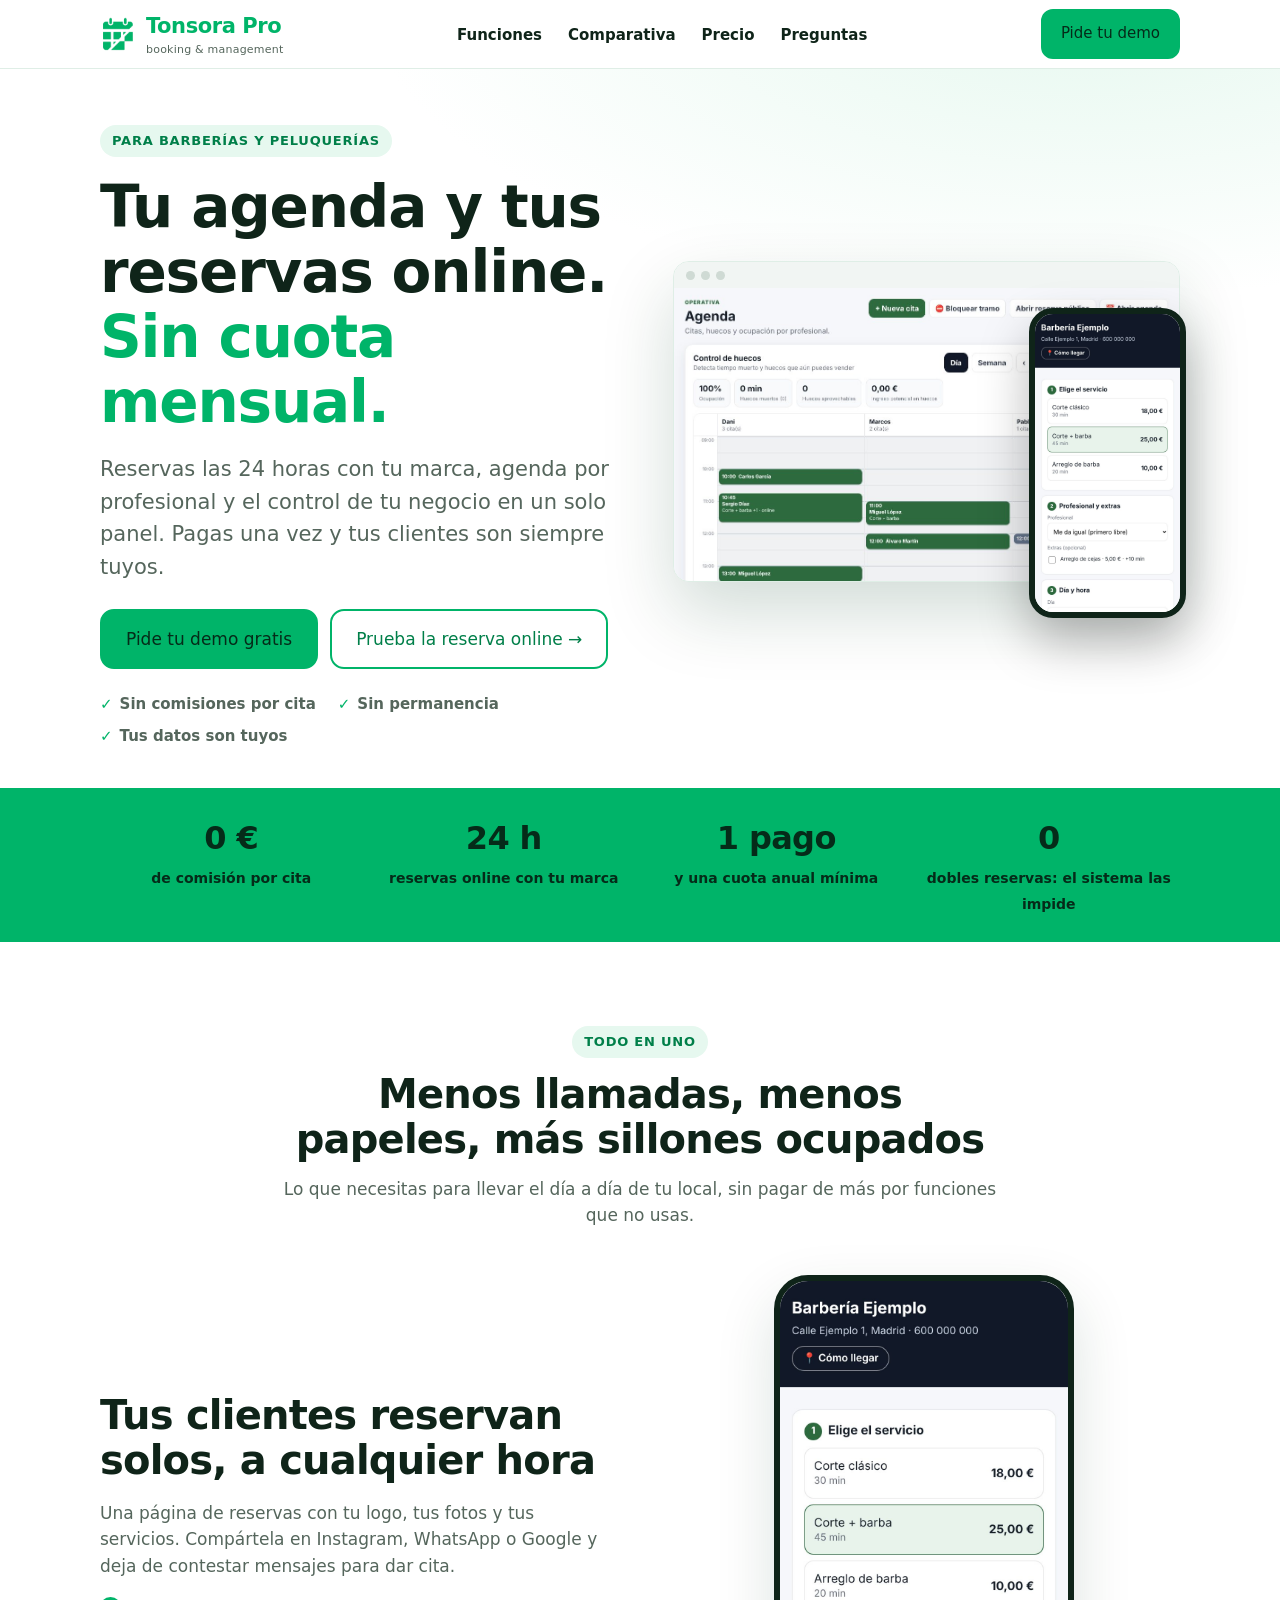
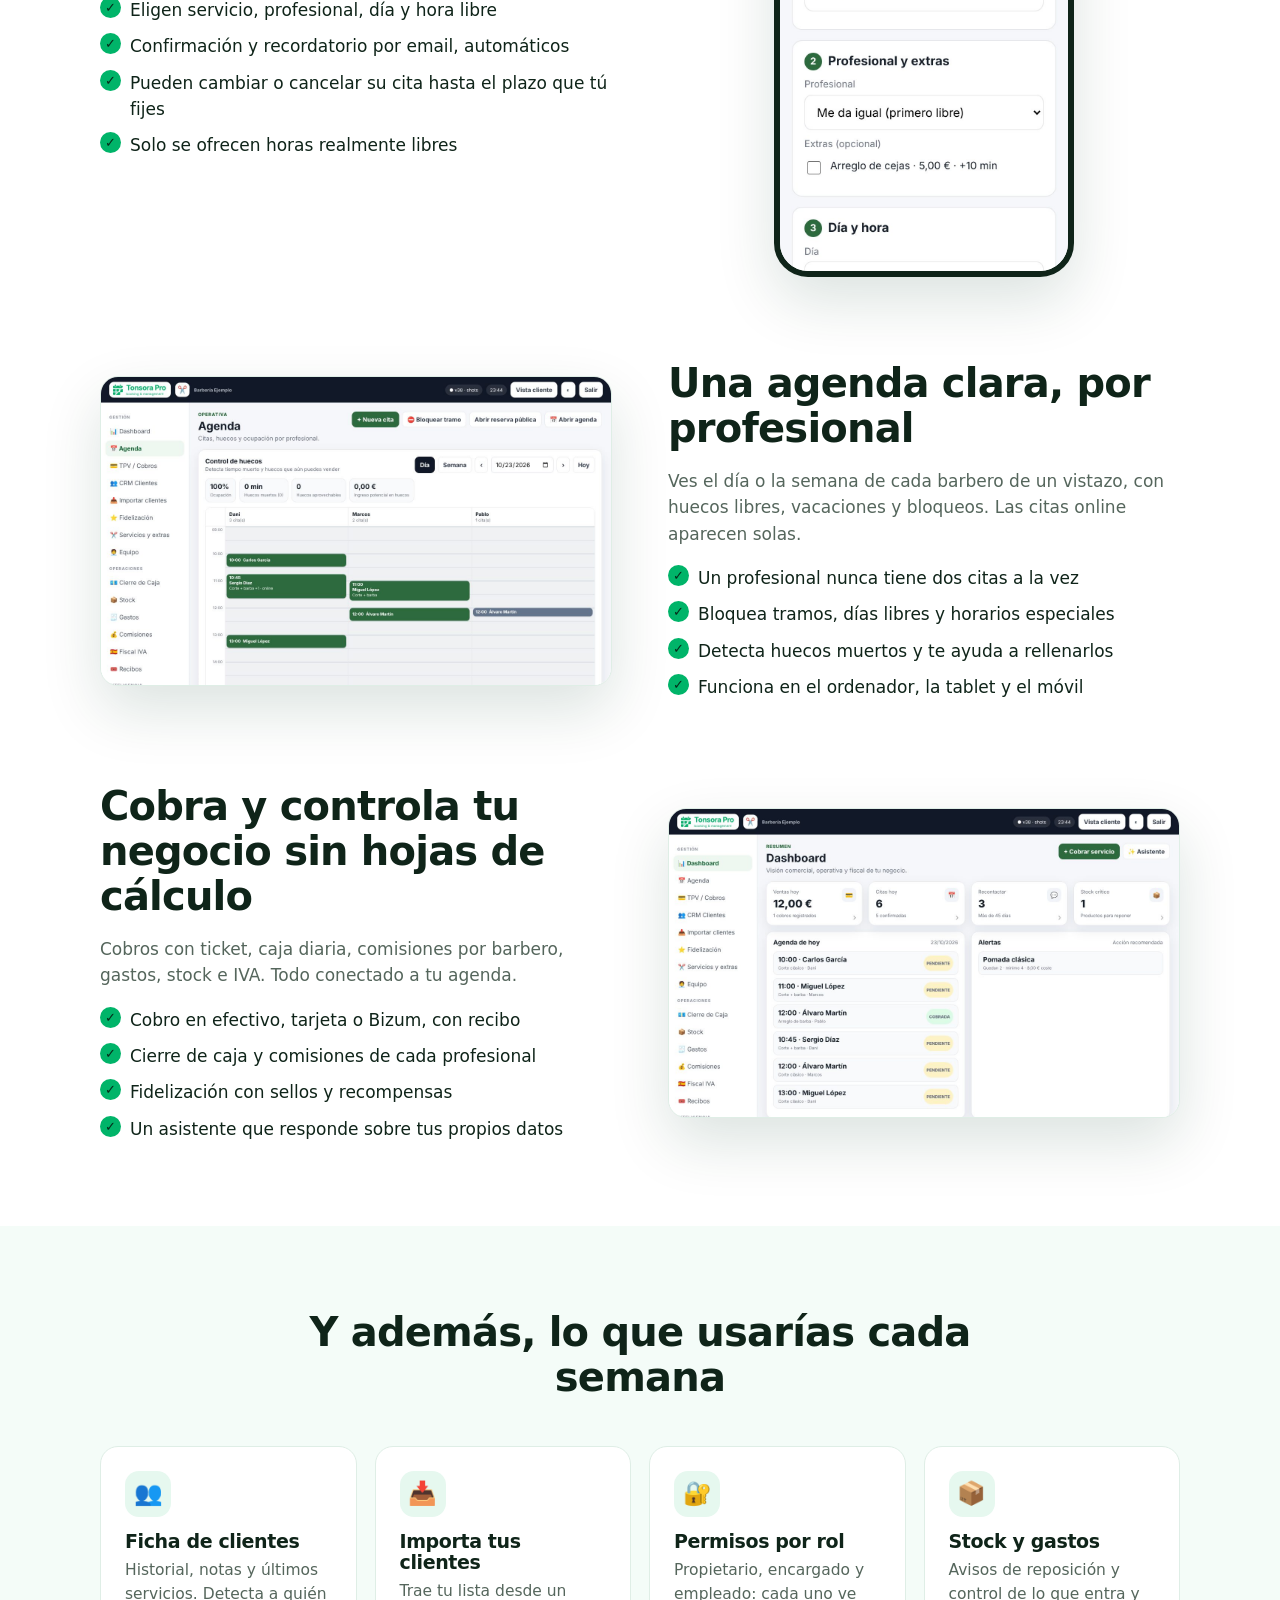
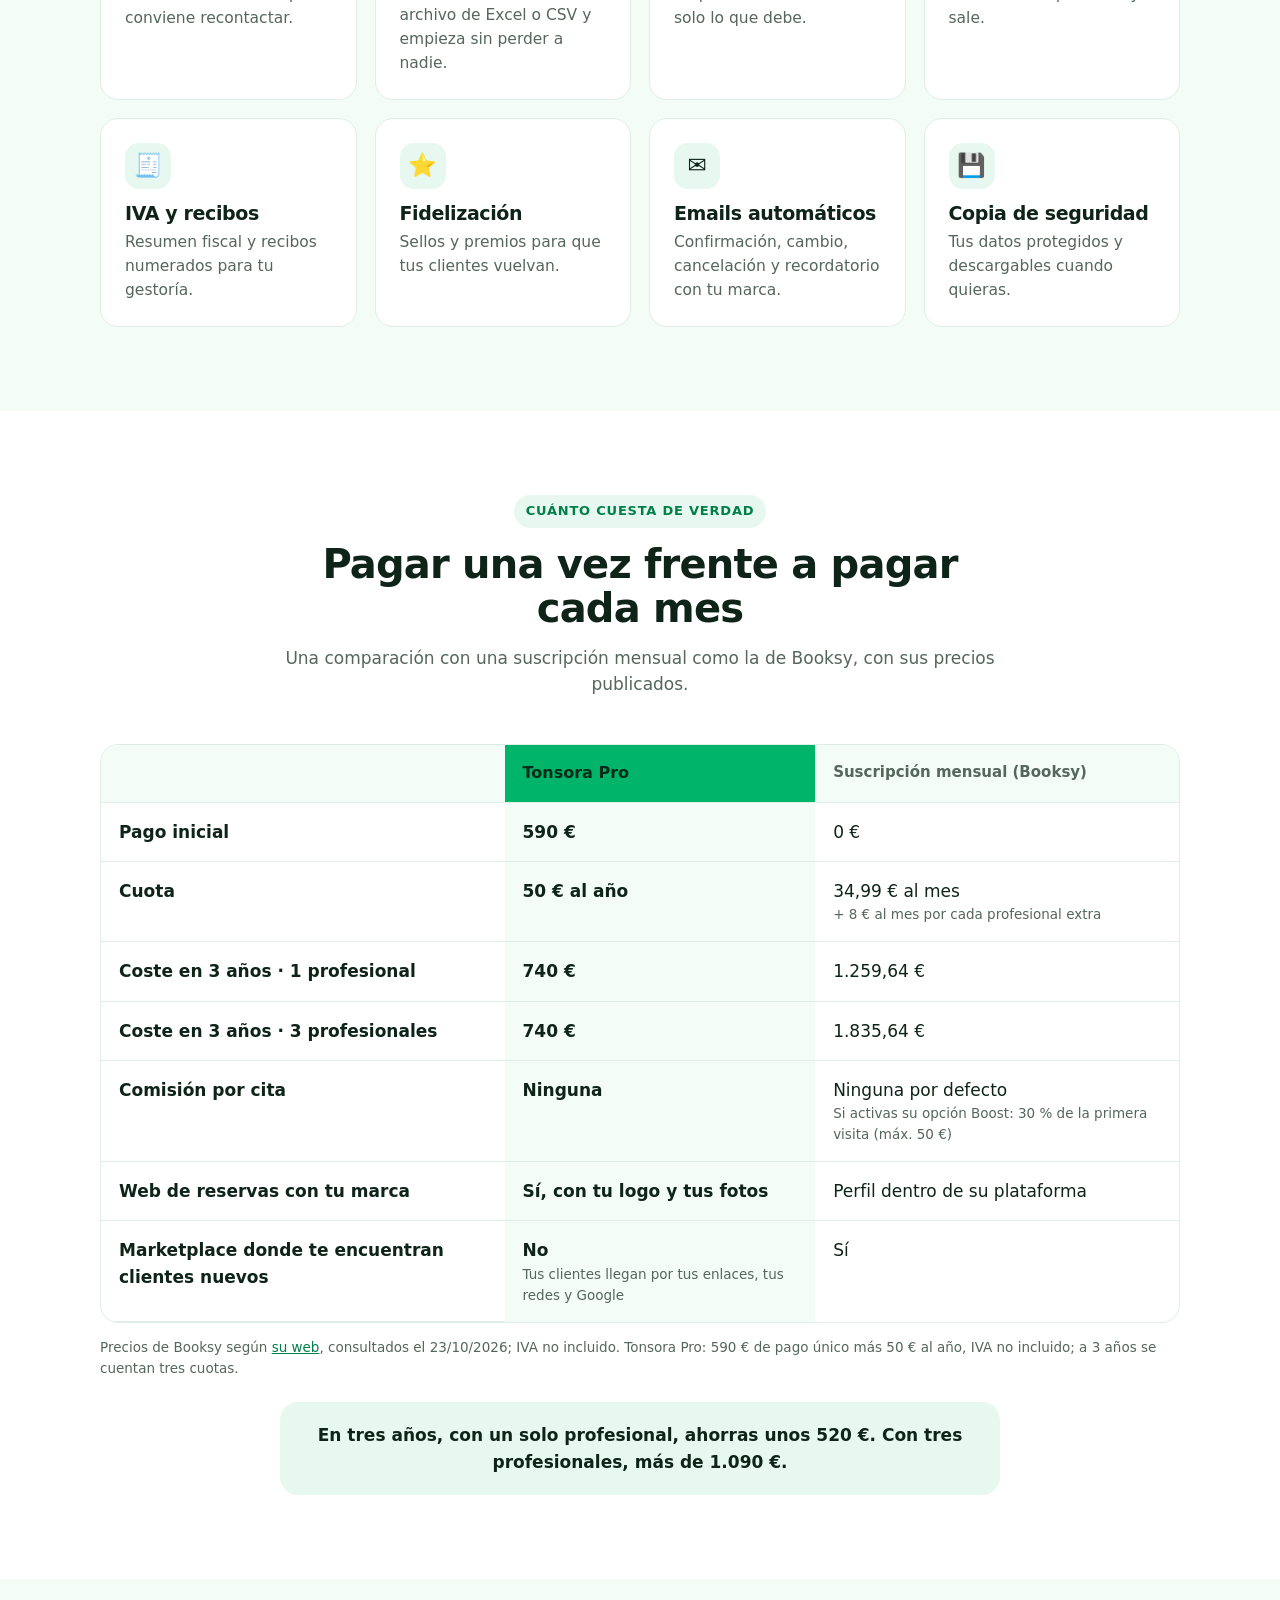
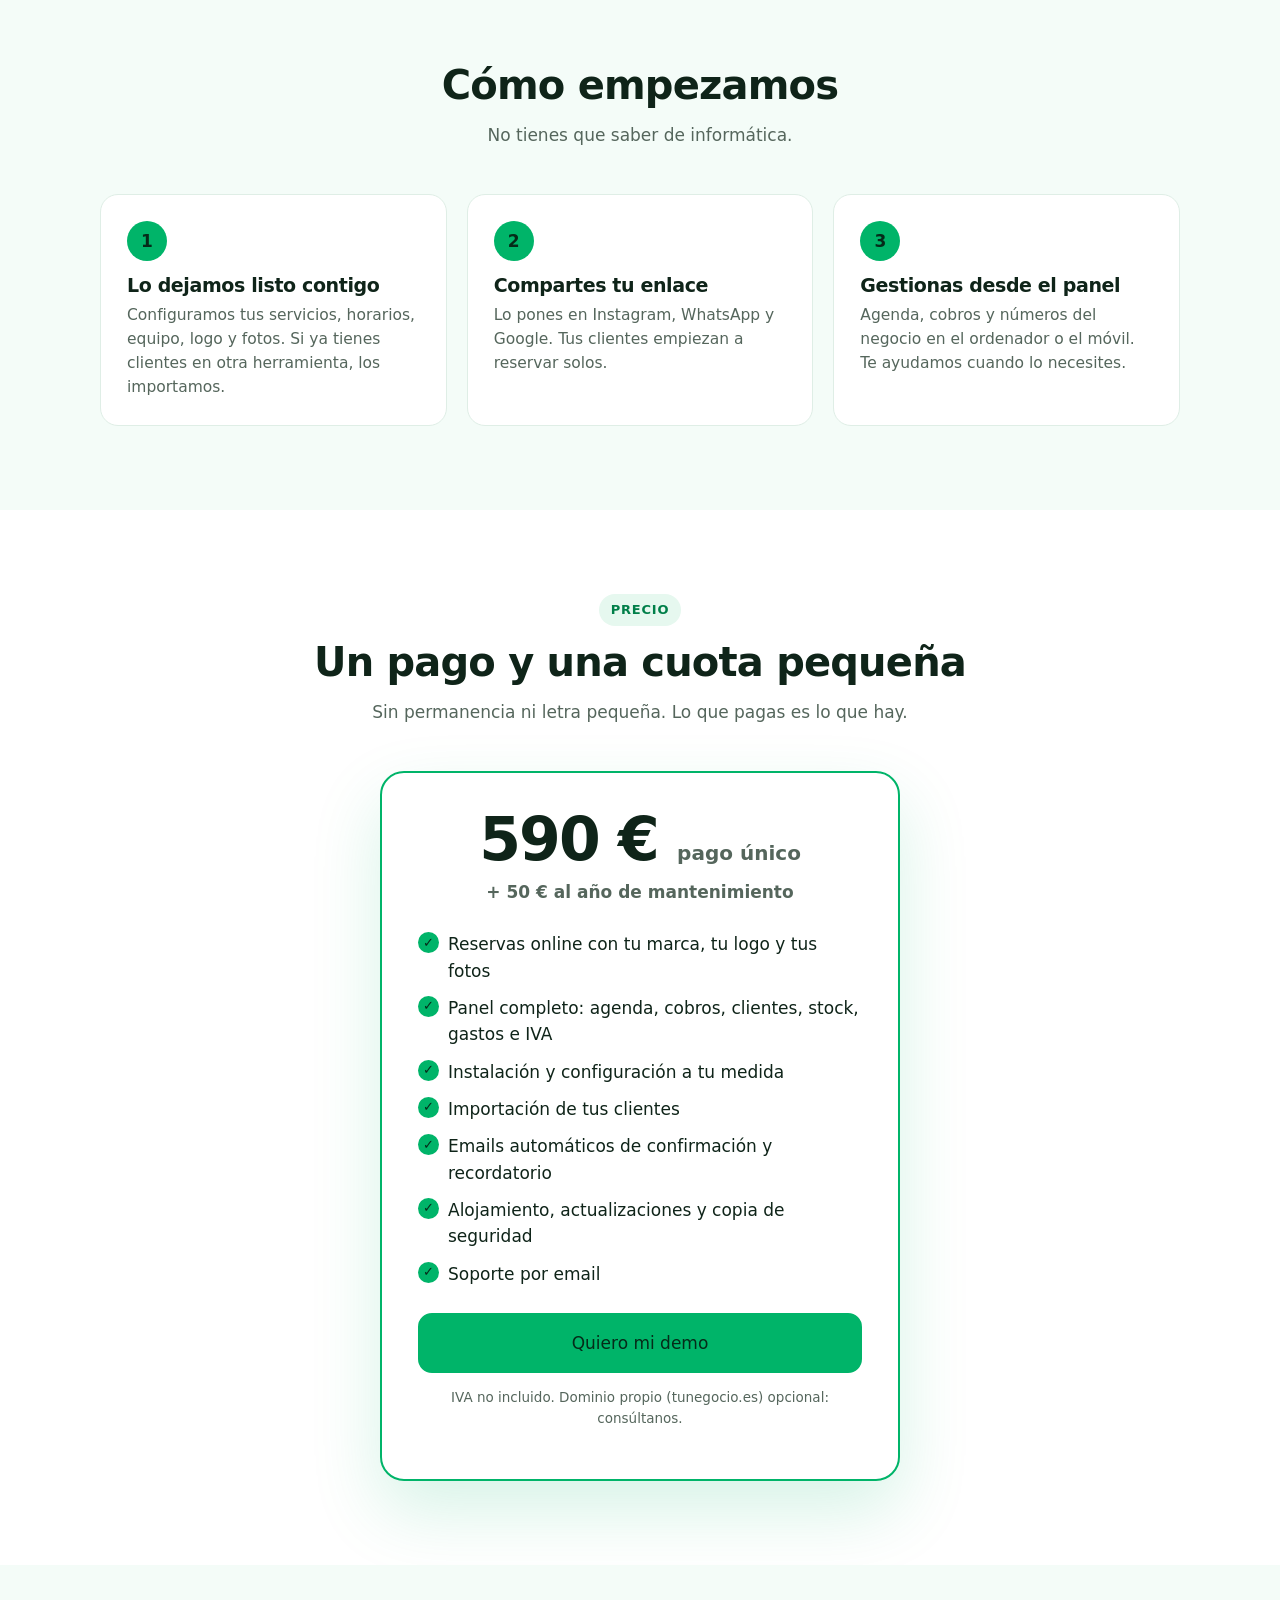
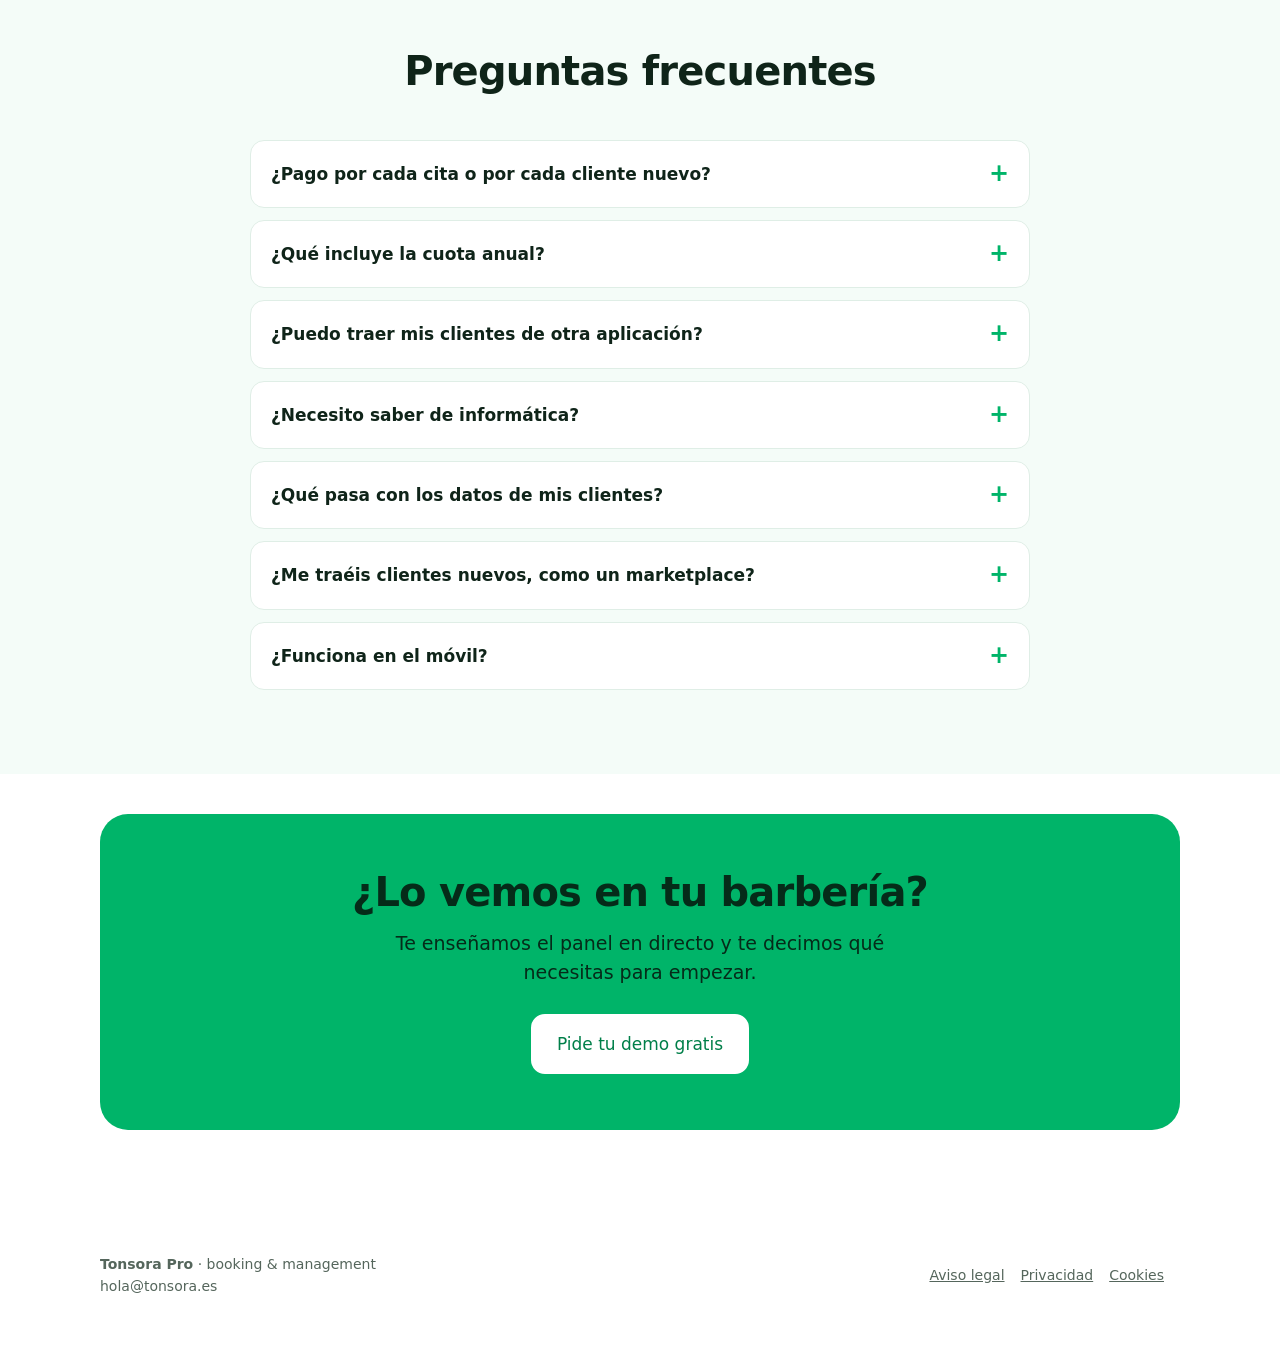
==== web/index.html @ 707eae60 "Borrador de la web de venta (web/) y corrección del contenedor de logo vacío en reservas Co-Authored" ====
<!doctype html>
<html lang="es">
<head>
<meta charset="utf-8">
<meta name="viewport" content="width=device-width,initial-scale=1">
<title>Tonsora Pro · Reservas y gestión para barberías y peluquerías</title>
<meta name="description" content="Reservas online con tu marca, agenda por profesional y control del negocio en un solo panel. Pago único, sin comisiones por cita.">
<meta property="og:title" content="Tonsora Pro · Reservas y gestión para barberías y peluquerías">
<meta property="og:description" content="Pago único, sin comisiones por cita y con tus clientes siempre tuyos.">
<link rel="icon" type="image/png" href="logo.png">
<style>
:root{--g:#00B469;--gd:#007f49;--gs:#e6f8ef;--gx:#f4fcf8;--ink:#0f2419;--mut:#55665c;--line:#dfeee6;--w:#fff;--r:18px}
*{box-sizing:border-box}
html{scroll-behavior:smooth}
body{margin:0;background:var(--w);color:var(--ink);font:17px/1.55 system-ui,-apple-system,"Segoe UI",Roboto,Helvetica,Arial,sans-serif;-webkit-font-smoothing:antialiased}
a{color:var(--gd)}
img{max-width:100%;height:auto;display:block}
.wrap{max-width:1120px;margin:0 auto;padding:0 20px}
h1,h2,h3{line-height:1.12;letter-spacing:-.02em;margin:0}
h1{font-size:clamp(34px,5.4vw,58px);font-weight:800}
h2{font-size:clamp(27px,3.6vw,40px);font-weight:800}
h3{font-size:19px;font-weight:700}
.eyebrow{display:inline-block;background:var(--gs);color:var(--gd);font-weight:700;font-size:13px;letter-spacing:.06em;text-transform:uppercase;padding:6px 12px;border-radius:999px}
.lead{font-size:clamp(18px,2vw,21px);color:var(--mut);max-width:620px}
/* botones: verde de marca con texto oscuro (contraste AA) */
.btn{display:inline-flex;align-items:center;justify-content:center;gap:8px;padding:15px 24px;border-radius:14px;font:700 17px/1 inherit;font-family:inherit;text-decoration:none;border:2px solid var(--g);background:var(--g);color:#052b19;cursor:pointer;transition:transform .15s,box-shadow .15s}
.btn:hover{transform:translateY(-1px);box-shadow:0 10px 24px rgba(0,180,105,.28)}
.btn.ghost{background:#fff;color:var(--gd)}
.btn.sm{padding:11px 18px;font-size:15px;border-radius:12px}
/* nav */
nav.top{position:sticky;top:0;z-index:20;background:rgba(255,255,255,.92);backdrop-filter:blur(10px);border-bottom:1px solid var(--line)}
nav .in{display:flex;align-items:center;justify-content:space-between;gap:16px;height:68px}
.brand{display:flex;align-items:center;gap:10px;text-decoration:none;color:var(--ink)}
.brand img{width:36px;height:36px}
.brand b{font-size:21px;letter-spacing:-.02em;color:var(--g)}
.brand small{display:block;font-size:11px;color:var(--mut);letter-spacing:.02em;margin-top:-2px}
nav ul{display:flex;gap:26px;list-style:none;margin:0;padding:0}
nav ul a{text-decoration:none;color:var(--ink);font-weight:600;font-size:15px}
nav ul a:hover{color:var(--gd)}
/* hero */
.hero{padding:56px 0 40px;background:radial-gradient(1200px 500px at 85% -10%,var(--gs),transparent 60%),#fff}
.hero .grid{display:grid;grid-template-columns:1.05fr 1fr;gap:40px;align-items:center}
.hero h1 span{color:var(--g)}
.hero .lead{margin:18px 0 26px}
.cta{display:flex;flex-wrap:wrap;gap:12px}
.ticks{display:flex;flex-wrap:wrap;gap:8px 22px;margin:24px 0 0;padding:0;list-style:none;color:var(--mut);font-size:15px;font-weight:600}
.ticks li::before{content:"✓";color:var(--g);font-weight:900;margin-right:7px}
.shots{position:relative;padding-bottom:30px}
.laptop{border-radius:16px;border:1px solid var(--line);box-shadow:0 30px 70px rgba(0,60,35,.18);overflow:hidden;background:#fff}
.laptop .bar{height:26px;background:#f1f5f3;display:flex;align-items:center;gap:6px;padding:0 12px}
.laptop .bar i{width:9px;height:9px;border-radius:50%;background:#cfdad4;display:block}
.phone{position:absolute;right:-6px;bottom:-6px;width:31%;min-width:128px;border-radius:24px;border:6px solid #0f2419;overflow:hidden;box-shadow:0 24px 50px rgba(0,0,0,.28);background:#fff}
/* tira */
.strip{background:var(--g);color:#052b19}
.strip .in{display:grid;grid-template-columns:repeat(4,1fr);gap:10px;padding:26px 20px;text-align:center}
.strip b{display:block;font-size:clamp(22px,3vw,32px);letter-spacing:-.02em}
.strip span{font-size:14px;font-weight:600}
/* secciones */
section{padding:84px 0}
.head{max-width:720px;margin:0 auto 46px;text-align:center}
.head p{color:var(--mut);margin:14px 0 0}
.split{display:grid;grid-template-columns:1fr 1fr;gap:56px;align-items:center;margin-bottom:84px}
.split:last-child{margin-bottom:0}
.split.rev .txt{order:2}
.split .txt p{color:var(--mut)}
.split ul{padding:0;margin:18px 0 0;list-style:none;display:grid;gap:10px}
.split li{padding-left:30px;position:relative;font-weight:500}
.split li::before{content:"✓";position:absolute;left:0;top:0;width:21px;height:21px;border-radius:50%;background:var(--g);color:#052b19;font-weight:900;font-size:13px;display:grid;place-items:center;line-height:1}
.frame{border-radius:var(--r);border:1px solid var(--line);box-shadow:0 24px 60px rgba(0,60,35,.14);overflow:hidden;background:#fff}
.frame.phoneframe{max-width:300px;margin:0 auto;border:6px solid #0f2419;border-radius:34px}
.soft{background:var(--gx)}
.cards{display:grid;grid-template-columns:repeat(4,1fr);gap:18px}
.card{background:#fff;border:1px solid var(--line);border-radius:var(--r);padding:24px}
.card .ic{width:46px;height:46px;border-radius:14px;background:var(--gs);display:grid;place-items:center;font-size:23px;margin-bottom:14px}
.card h3{margin-bottom:6px}
.card p{margin:0;color:var(--mut);font-size:15.5px}
/* comparativa */
.cmp{width:100%;border-collapse:separate;border-spacing:0;border:1px solid var(--line);border-radius:var(--r);overflow:hidden;background:#fff}
.cmp th,.cmp td{padding:16px 18px;text-align:left;border-bottom:1px solid var(--line);vertical-align:top}
.cmp tr:last-child td{border-bottom:0}
.cmp thead th{background:var(--gx);font-size:15px;color:var(--mut)}
.cmp thead th.us{background:var(--g);color:#052b19;font-size:16px}
.cmp td.us{background:var(--gx);font-weight:700}
.cmp td small{display:block;font-weight:400;color:var(--mut);font-size:13.5px}
.note{color:var(--mut);font-size:13.5px;margin-top:14px}
.save{margin:24px auto 0;max-width:720px;background:var(--gs);border-radius:var(--r);padding:20px 24px;text-align:center;font-weight:600}
/* pasos */
.steps{display:grid;grid-template-columns:repeat(3,1fr);gap:20px;counter-reset:s}
.step{background:#fff;border:1px solid var(--line);border-radius:var(--r);padding:26px;position:relative}
.step::before{counter-increment:s;content:counter(s);display:grid;place-items:center;width:40px;height:40px;border-radius:50%;background:var(--g);color:#052b19;font-weight:800;margin-bottom:14px}
.step p{margin:6px 0 0;color:var(--mut);font-size:15.5px}
/* precio */
.price{max-width:520px;margin:0 auto;background:#fff;border:2px solid var(--g);border-radius:24px;padding:36px;box-shadow:0 30px 70px rgba(0,180,105,.16);text-align:center}
.price .big{font-size:60px;font-weight:800;letter-spacing:-.03em;line-height:1}
.price .big small{font-size:20px;font-weight:700;color:var(--mut);letter-spacing:0}
.price .yr{margin:10px 0 0;color:var(--mut);font-weight:600}
.price ul{list-style:none;padding:0;margin:26px 0;text-align:left;display:grid;gap:11px}
.price li{padding-left:30px;position:relative}
.price li::before{content:"✓";position:absolute;left:0;top:1px;width:21px;height:21px;border-radius:50%;background:var(--g);color:#052b19;font-weight:900;font-size:13px;display:grid;place-items:center}
.price .btn{width:100%}
/* faq */
.faq{max-width:780px;margin:0 auto;display:grid;gap:12px}
details{background:#fff;border:1px solid var(--line);border-radius:14px;padding:4px 20px}
summary{cursor:pointer;font-weight:700;padding:16px 0;list-style:none;display:flex;justify-content:space-between;gap:14px}
summary::-webkit-details-marker{display:none}
summary::after{content:"+";color:var(--g);font-size:24px;line-height:1;font-weight:700}
details[open] summary::after{content:"–"}
details p{margin:0 0 16px;color:var(--mut)}
/* cta final */
.final{background:var(--g);color:#052b19;text-align:center;border-radius:28px;padding:56px 24px;margin:0 20px}
.final p{max-width:560px;margin:14px auto 26px;font-weight:500;font-size:19px}
.final .btn{background:#fff;border-color:#fff;color:var(--gd)}
footer{padding:40px 0 50px;color:var(--mut);font-size:14px}
footer .in{display:flex;flex-wrap:wrap;gap:12px 26px;justify-content:space-between;align-items:center}
footer a{color:var(--mut);margin-right:16px}
@media(max-width:900px){
 nav ul{display:none}
 .hero .grid,.split{grid-template-columns:1fr;gap:34px}
 .split.rev .txt{order:0}
 .cards{grid-template-columns:1fr 1fr}
 .steps{grid-template-columns:1fr}
 .strip .in{grid-template-columns:1fr 1fr}
 section{padding:60px 0}
 .split{margin-bottom:60px}
 .cmp th,.cmp td{padding:12px 11px;font-size:14.5px}
}
@media(max-width:560px){.cards{grid-template-columns:1fr}.brand small{display:none}.price{padding:28px 20px}}
</style>
</head>
<body>

<nav class="top"><div class="wrap in">
  <a class="brand" href="#"><img src="logo.png" alt=""><span><b>Tonsora Pro</b><small>booking &amp; management</small></span></a>
  <ul><li><a href="#funciones">Funciones</a></li><li><a href="#comparativa">Comparativa</a></li><li><a href="#precio">Precio</a></li><li><a href="#preguntas">Preguntas</a></li></ul>
  <a class="btn sm" href="mailto:hola@tonsora.es?subject=Quiero%20una%20demo%20de%20Tonsora%20Pro">Pide tu demo</a>
</div></nav>

<header class="hero"><div class="wrap grid">
  <div>
    <span class="eyebrow">Para barberías y peluquerías</span>
    <h1 style="margin-top:18px">Tu agenda y tus reservas online. <span>Sin cuota mensual.</span></h1>
    <p class="lead">Reservas las 24 horas con tu marca, agenda por profesional y el control de tu negocio en un solo panel. Pagas una vez y tus clientes son siempre tuyos.</p>
    <div class="cta">
      <a class="btn" href="mailto:hola@tonsora.es?subject=Quiero%20una%20demo%20de%20Tonsora%20Pro">Pide tu demo gratis</a>
      <a class="btn ghost" href="../reservas.html?n=demo-prueba">Prueba la reserva online →</a>
    </div>
    <ul class="ticks"><li>Sin comisiones por cita</li><li>Sin permanencia</li><li>Tus datos son tuyos</li></ul>
  </div>
  <div class="shots">
    <div class="laptop"><div class="bar"><i></i><i></i><i></i></div><img src="hero-agenda.jpg" alt="Agenda de la barbería con las citas de cada profesional" width="1125" height="652"></div>
    <div class="phone"><img src="reserva-movil.jpg" alt="Página de reservas en el móvil" width="780" height="1600"></div>
  </div>
</div></header>

<div class="strip"><div class="wrap in">
  <div><b>0 €</b><span>de comisión por cita</span></div>
  <div><b>24 h</b><span>reservas online con tu marca</span></div>
  <div><b>1 pago</b><span>y una cuota anual mínima</span></div>
  <div><b>0</b><span>dobles reservas: el sistema las impide</span></div>
</div></div>

<section id="funciones"><div class="wrap">
  <div class="head"><span class="eyebrow">Todo en uno</span><h2 style="margin-top:14px">Menos llamadas, menos papeles, más sillones ocupados</h2><p>Lo que necesitas para llevar el día a día de tu local, sin pagar de más por funciones que no usas.</p></div>

  <div class="split">
    <div class="txt">
      <h2>Tus clientes reservan solos, a cualquier hora</h2>
      <p>Una página de reservas con tu logo, tus fotos y tus servicios. Compártela en Instagram, WhatsApp o Google y deja de contestar mensajes para dar cita.</p>
      <ul><li>Eligen servicio, profesional, día y hora libre</li><li>Confirmación y recordatorio por email, automáticos</li><li>Pueden cambiar o cancelar su cita hasta el plazo que tú fijes</li><li>Solo se ofrecen horas realmente libres</li></ul>
    </div>
    <div class="frame phoneframe"><img src="reserva-movil.jpg" alt="Reserva online en el móvil" loading="lazy" width="780" height="1600"></div>
  </div>

  <div class="split rev">
    <div class="txt">
      <h2>Una agenda clara, por profesional</h2>
      <p>Ves el día o la semana de cada barbero de un vistazo, con huecos libres, vacaciones y bloqueos. Las citas online aparecen solas.</p>
      <ul><li>Un profesional nunca tiene dos citas a la vez</li><li>Bloquea tramos, días libres y horarios especiales</li><li>Detecta huecos muertos y te ayuda a rellenarlos</li><li>Funciona en el ordenador, la tablet y el móvil</li></ul>
    </div>
    <div class="frame"><img src="panel-agenda.jpg" alt="Agenda por profesional" loading="lazy" width="1360" height="820"></div>
  </div>

  <div class="split">
    <div class="txt">
      <h2>Cobra y controla tu negocio sin hojas de cálculo</h2>
      <p>Cobros con ticket, caja diaria, comisiones por barbero, gastos, stock e IVA. Todo conectado a tu agenda.</p>
      <ul><li>Cobro en efectivo, tarjeta o Bizum, con recibo</li><li>Cierre de caja y comisiones de cada profesional</li><li>Fidelización con sellos y recompensas</li><li>Un asistente que responde sobre tus propios datos</li></ul>
    </div>
    <div class="frame"><img src="panel-dashboard.jpg" alt="Resumen del día en el panel" loading="lazy" width="1360" height="820"></div>
  </div>
</div></section>

<section class="soft"><div class="wrap">
  <div class="head"><h2>Y además, lo que usarías cada semana</h2></div>
  <div class="cards">
    <div class="card"><div class="ic">👥</div><h3>Ficha de clientes</h3><p>Historial, notas y últimos servicios. Detecta a quién conviene recontactar.</p></div>
    <div class="card"><div class="ic">📥</div><h3>Importa tus clientes</h3><p>Trae tu lista desde un archivo de Excel o CSV y empieza sin perder a nadie.</p></div>
    <div class="card"><div class="ic">🔐</div><h3>Permisos por rol</h3><p>Propietario, encargado y empleado: cada uno ve solo lo que debe.</p></div>
    <div class="card"><div class="ic">📦</div><h3>Stock y gastos</h3><p>Avisos de reposición y control de lo que entra y sale.</p></div>
    <div class="card"><div class="ic">🧾</div><h3>IVA y recibos</h3><p>Resumen fiscal y recibos numerados para tu gestoría.</p></div>
    <div class="card"><div class="ic">⭐</div><h3>Fidelización</h3><p>Sellos y premios para que tus clientes vuelvan.</p></div>
    <div class="card"><div class="ic">✉️</div><h3>Emails automáticos</h3><p>Confirmación, cambio, cancelación y recordatorio con tu marca.</p></div>
    <div class="card"><div class="ic">💾</div><h3>Copia de seguridad</h3><p>Tus datos protegidos y descargables cuando quieras.</p></div>
  </div>
</div></section>

<section id="comparativa"><div class="wrap">
  <div class="head"><span class="eyebrow">Cuánto cuesta de verdad</span><h2 style="margin-top:14px">Pagar una vez frente a pagar cada mes</h2><p>Una comparación con una suscripción mensual como la de Booksy, con sus precios publicados.</p></div>
  <table class="cmp">
    <thead><tr><th></th><th class="us">Tonsora Pro</th><th>Suscripción mensual (Booksy)</th></tr></thead>
    <tbody>
      <tr><th>Pago inicial</th><td class="us">590 €</td><td>0 €</td></tr>
      <tr><th>Cuota</th><td class="us">50 € al año</td><td>34,99 € al mes<small>+ 8 € al mes por cada profesional extra</small></td></tr>
      <tr><th>Coste en 3 años · 1 profesional</th><td class="us">740 €</td><td>1.259,64 €</td></tr>
      <tr><th>Coste en 3 años · 3 profesionales</th><td class="us">740 €</td><td>1.835,64 €</td></tr>
      <tr><th>Comisión por cita</th><td class="us">Ninguna</td><td>Ninguna por defecto<small>Si activas su opción Boost: 30 % de la primera visita (máx. 50 €)</small></td></tr>
      <tr><th>Web de reservas con tu marca</th><td class="us">Sí, con tu logo y tus fotos</td><td>Perfil dentro de su plataforma</td></tr>
      <tr><th>Marketplace donde te encuentran clientes nuevos</th><td class="us">No<small>Tus clientes llegan por tus enlaces, tus redes y Google</small></td><td>Sí</td></tr>
    </tbody>
  </table>
  <p class="note">Precios de Booksy según <a href="https://biz.booksy.com/es-es/precios" rel="noopener" target="_blank">su web</a>, consultados el 23/10/2026; IVA no incluido. Tonsora Pro: 590 € de pago único más 50 € al año, IVA no incluido; a 3 años se cuentan tres cuotas.</p>
  <div class="save">En tres años, con un solo profesional, ahorras unos 520 €. Con tres profesionales, más de 1.090 €.</div>
</div></section>

<section class="soft"><div class="wrap">
  <div class="head"><h2>Cómo empezamos</h2><p>No tienes que saber de informática.</p></div>
  <div class="steps">
    <div class="step"><h3>Lo dejamos listo contigo</h3><p>Configuramos tus servicios, horarios, equipo, logo y fotos. Si ya tienes clientes en otra herramienta, los importamos.</p></div>
    <div class="step"><h3>Compartes tu enlace</h3><p>Lo pones en Instagram, WhatsApp y Google. Tus clientes empiezan a reservar solos.</p></div>
    <div class="step"><h3>Gestionas desde el panel</h3><p>Agenda, cobros y números del negocio en el ordenador o el móvil. Te ayudamos cuando lo necesites.</p></div>
  </div>
</div></section>

<section id="precio"><div class="wrap">
  <div class="head"><span class="eyebrow">Precio</span><h2 style="margin-top:14px">Un pago y una cuota pequeña</h2><p>Sin permanencia ni letra pequeña. Lo que pagas es lo que hay.</p></div>
  <div class="price">
    <div class="big">590 € <small>pago único</small></div>
    <p class="yr">+ 50 € al año de mantenimiento</p>
    <ul>
      <li>Reservas online con tu marca, tu logo y tus fotos</li>
      <li>Panel completo: agenda, cobros, clientes, stock, gastos e IVA</li>
      <li>Instalación y configuración a tu medida</li>
      <li>Importación de tus clientes</li>
      <li>Emails automáticos de confirmación y recordatorio</li>
      <li>Alojamiento, actualizaciones y copia de seguridad</li>
      <li>Soporte por email</li>
    </ul>
    <a class="btn" href="mailto:hola@tonsora.es?subject=Quiero%20Tonsora%20Pro">Quiero mi demo</a>
    <p class="note">IVA no incluido. Dominio propio (tunegocio.es) opcional: consúltanos.</p>
  </div>
</div></section>

<section class="soft" id="preguntas"><div class="wrap">
  <div class="head"><h2>Preguntas frecuentes</h2></div>
  <div class="faq">
    <details><summary>¿Pago por cada cita o por cada cliente nuevo?</summary><p>No. No hay comisiones por cita. Pagas el pago único y la cuota anual de mantenimiento, nada más.</p></details>
    <details><summary>¿Qué incluye la cuota anual?</summary><p>Alojamiento, mantenimiento, actualizaciones, copia de seguridad y soporte por email. Las mejoras que no sean arreglos se presupuestan aparte.</p></details>
    <details><summary>¿Puedo traer mis clientes de otra aplicación?</summary><p>Sí. Si puedes exportarlos a un archivo de Excel o CSV, los importamos al empezar.</p></details>
    <details><summary>¿Necesito saber de informática?</summary><p>No. Lo configuramos contigo y el panel está pensado para usarse desde el primer día.</p></details>
    <details><summary>¿Qué pasa con los datos de mis clientes?</summary><p>Son tuyos. Firmamos contigo el contrato de encargado del tratamiento que exige el RGPD, y puedes descargar una copia de seguridad cuando quieras.</p></details>
    <details><summary>¿Me traéis clientes nuevos, como un marketplace?</summary><p>No. Tonsora Pro no es un marketplace: es tu propia web de reservas. Tus clientes llegan por tu Instagram, tu WhatsApp y Google, y no pagas por ellos.</p></details>
    <details><summary>¿Funciona en el móvil?</summary><p>Sí, tanto la página de reservas de tus clientes como el panel de gestión.</p></details>
  </div>
</div></section>

<section style="padding-top:40px"><div class="wrap" style="padding:0">
  <div class="final">
    <h2>¿Lo vemos en tu barbería?</h2>
    <p>Te enseñamos el panel en directo y te decimos qué necesitas para empezar.</p>
    <a class="btn" href="mailto:hola@tonsora.es?subject=Quiero%20una%20demo%20de%20Tonsora%20Pro">Pide tu demo gratis</a>
  </div>
</div></section>

<footer><div class="wrap in">
  <div><b>Tonsora Pro</b> · booking &amp; management<br>hola@tonsora.es</div>
  <div><a href="#">Aviso legal</a><a href="#">Privacidad</a><a href="#">Cookies</a></div>
</div></footer>
</body>
</html>
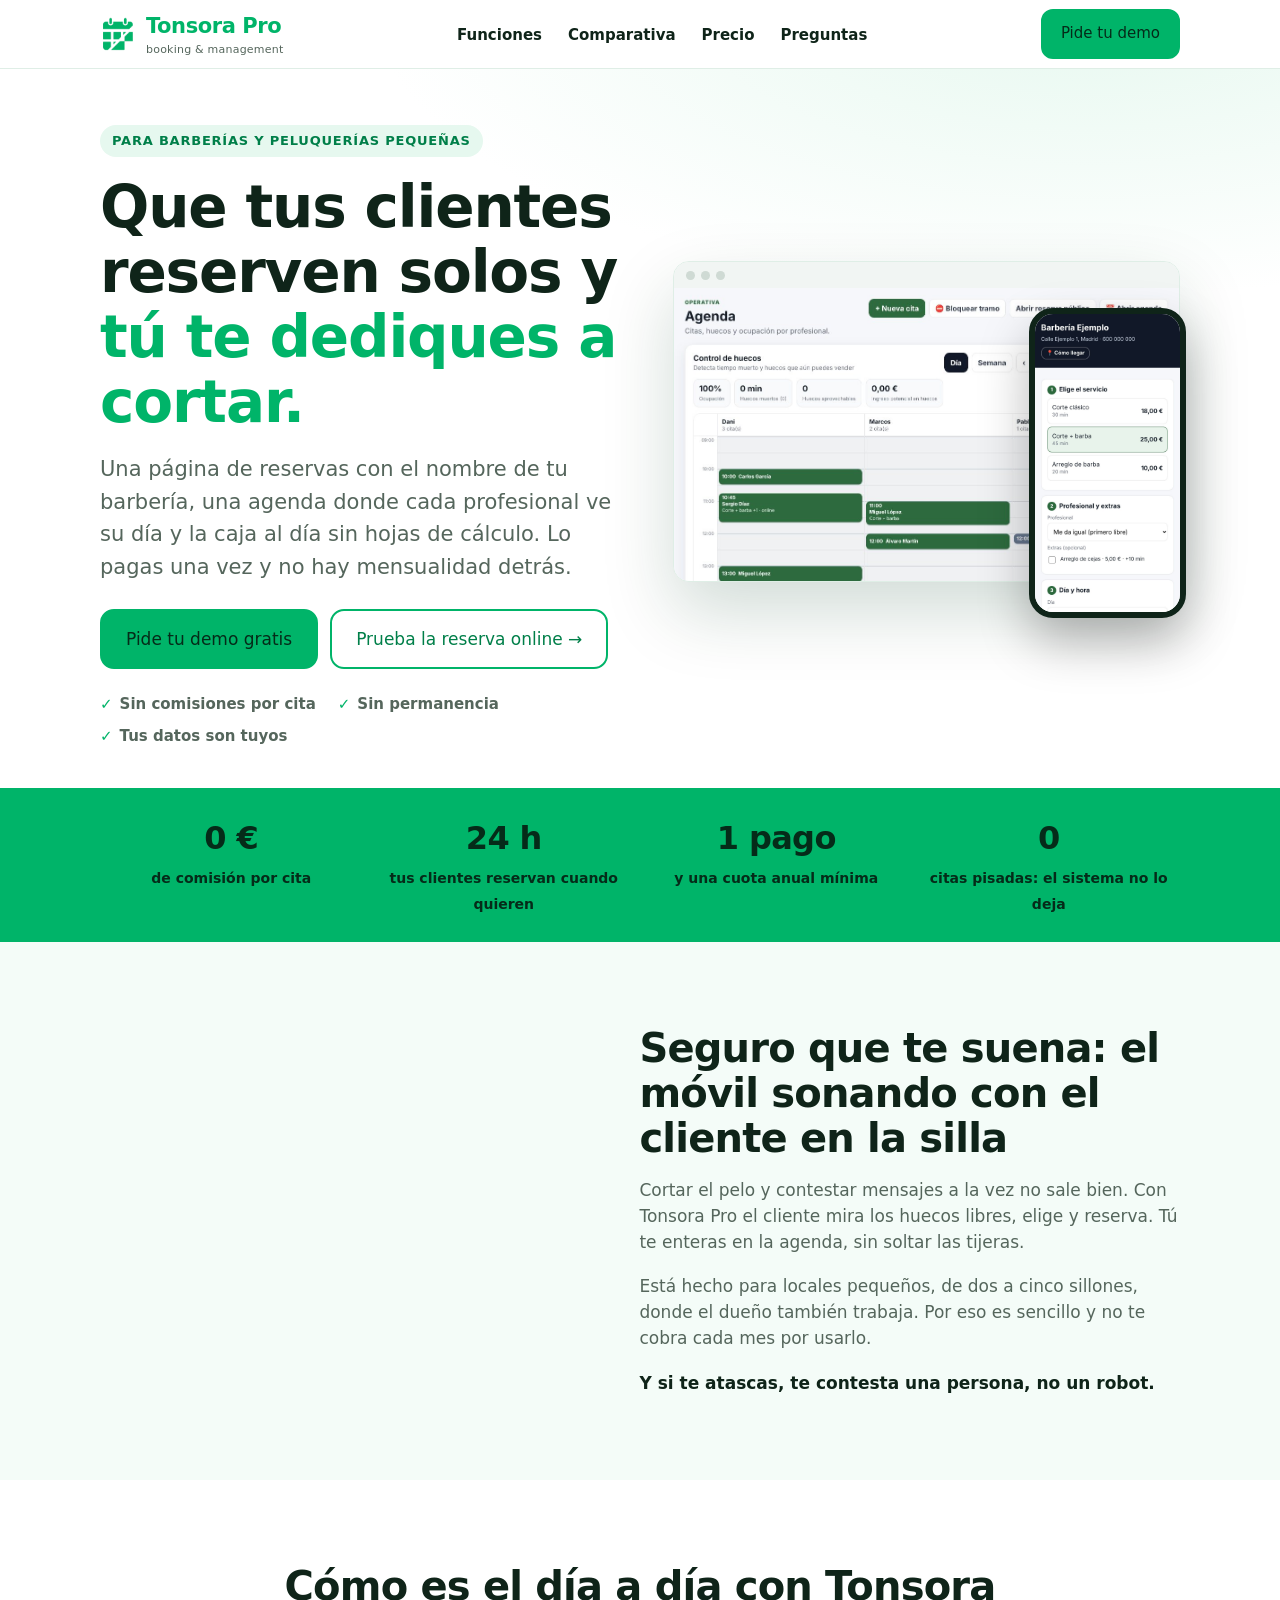
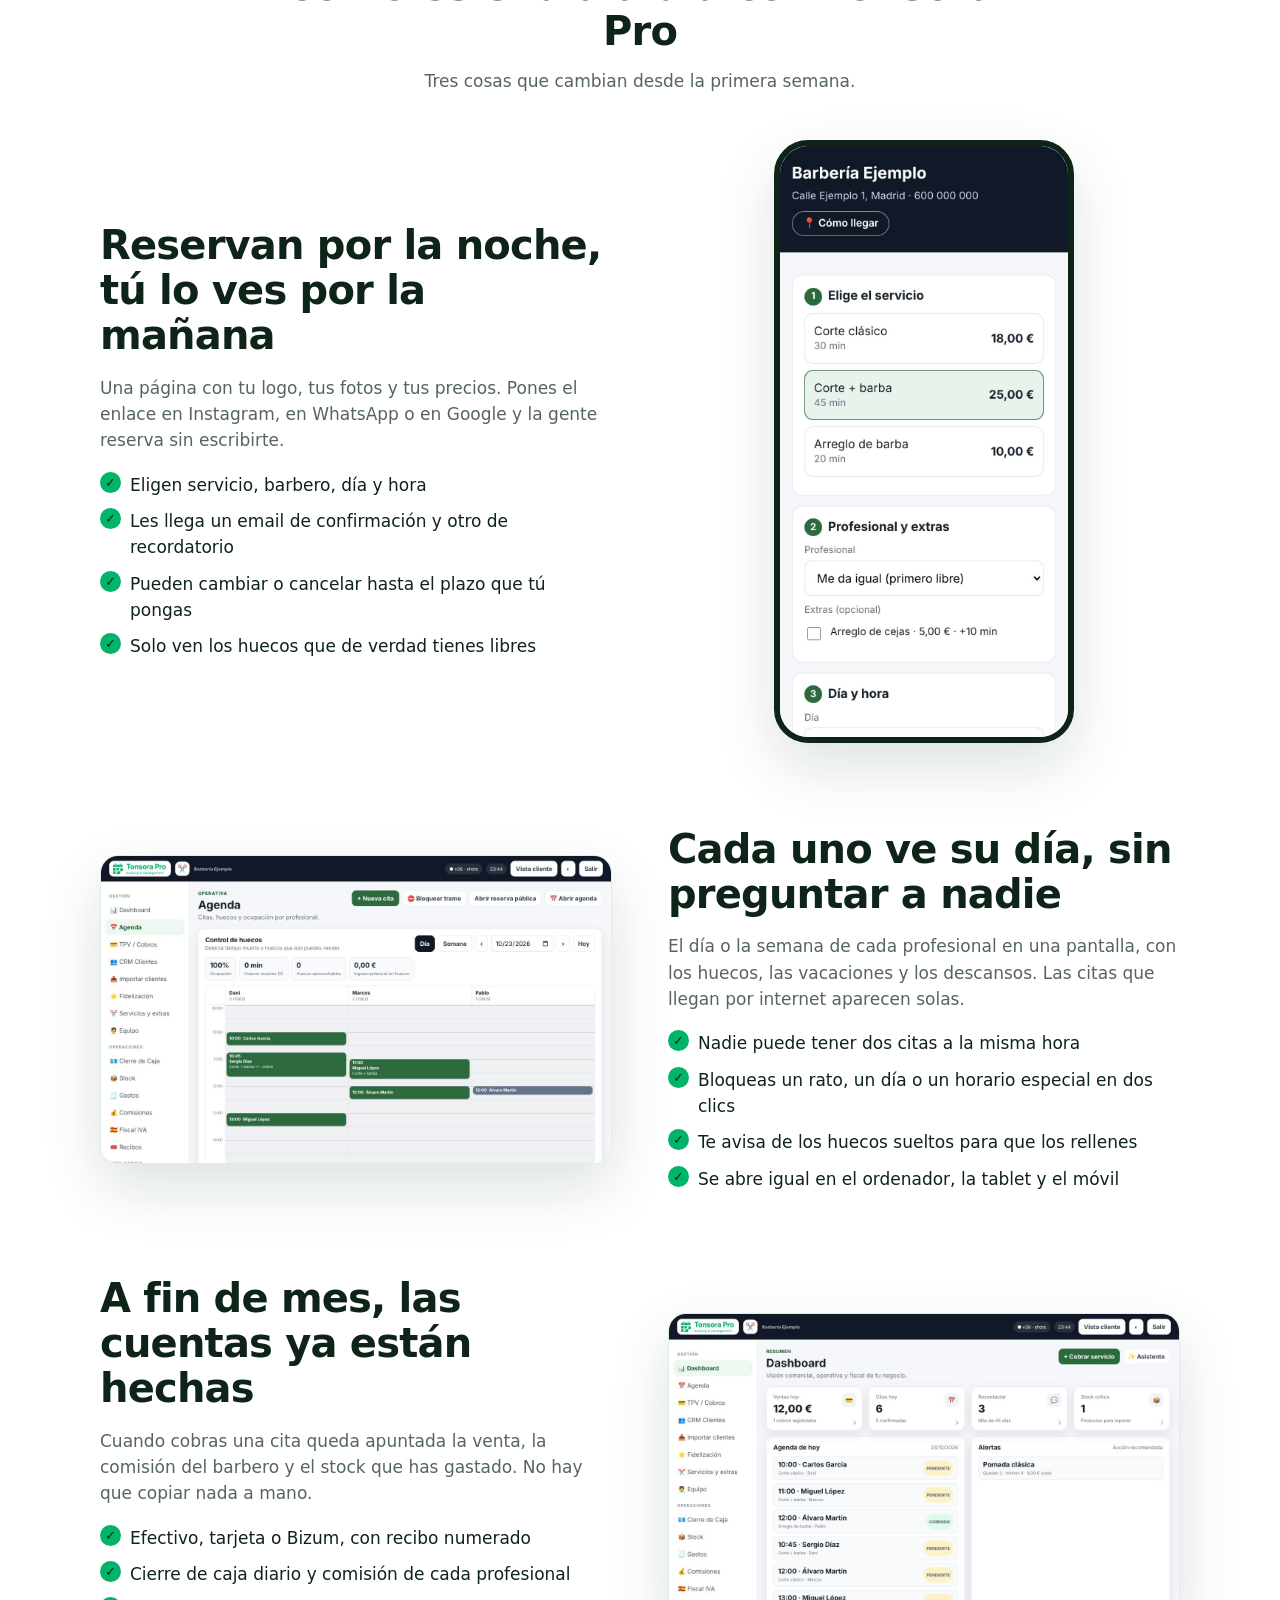
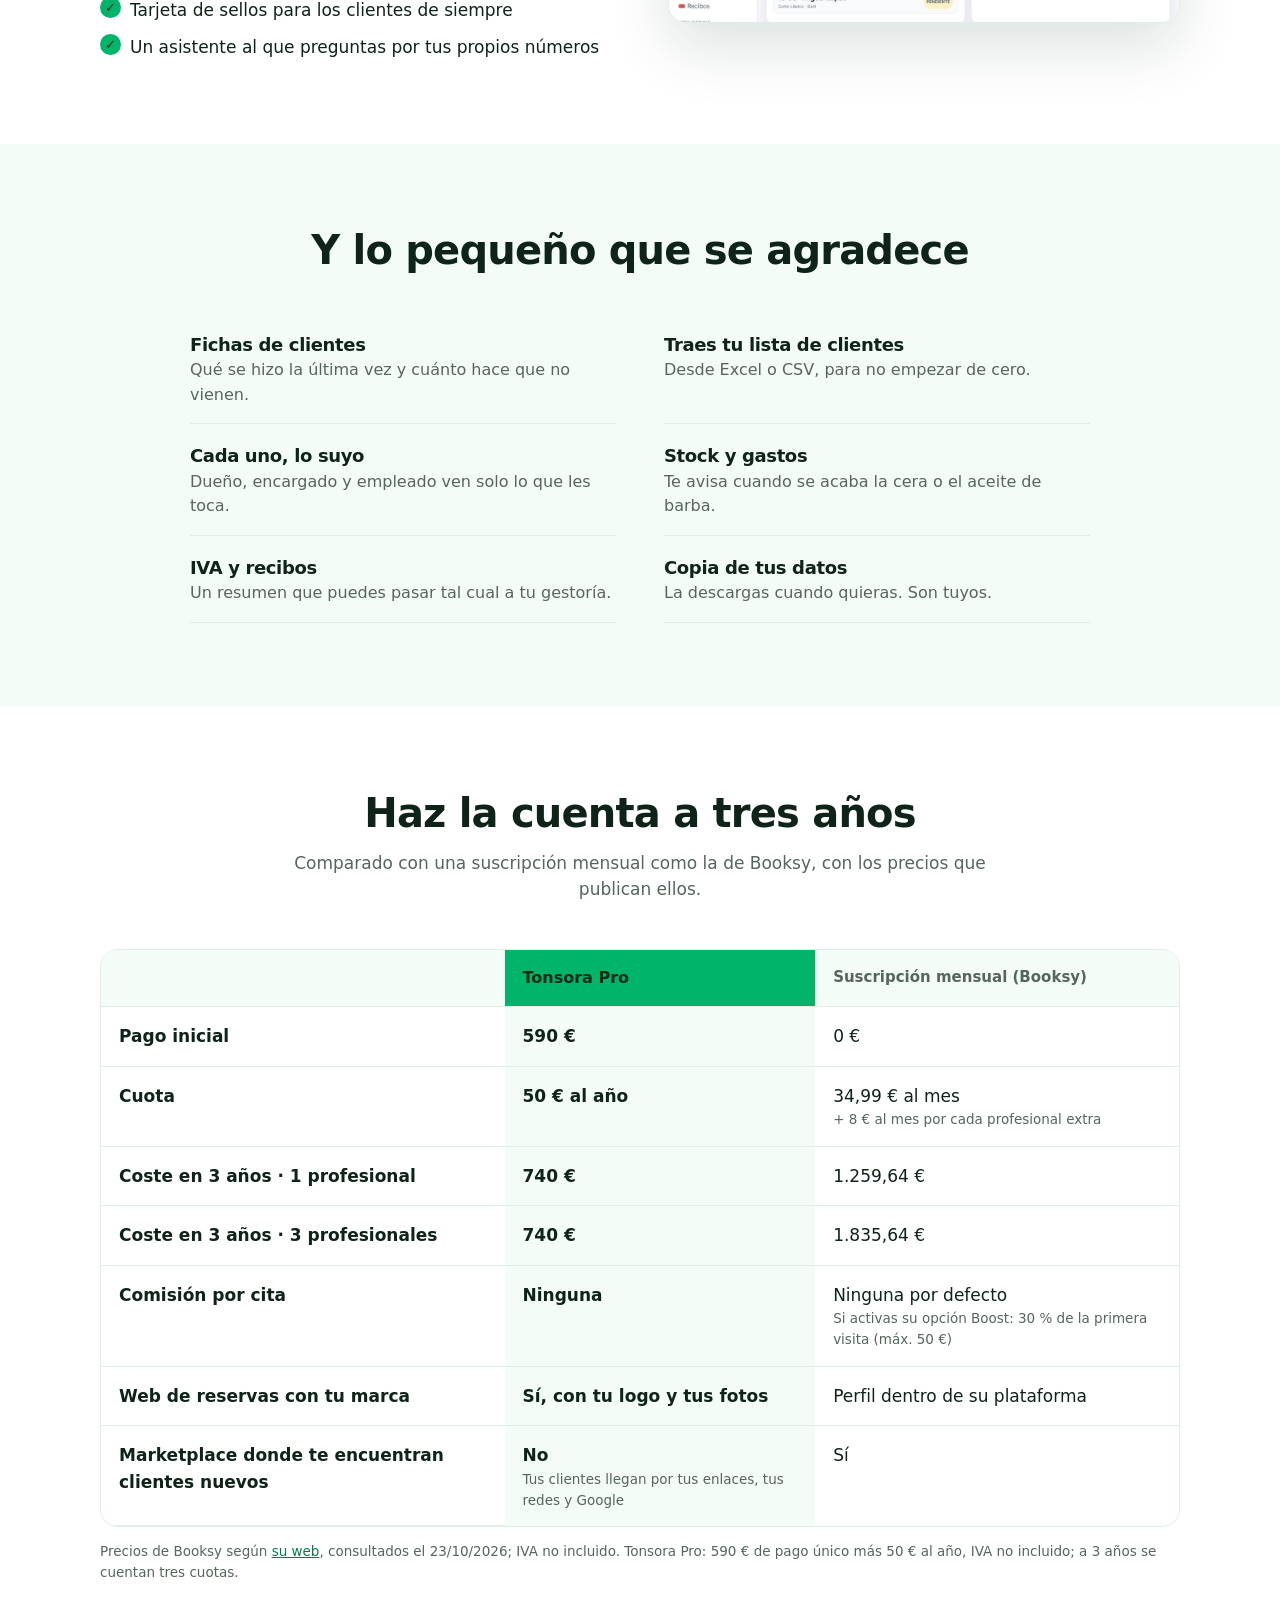
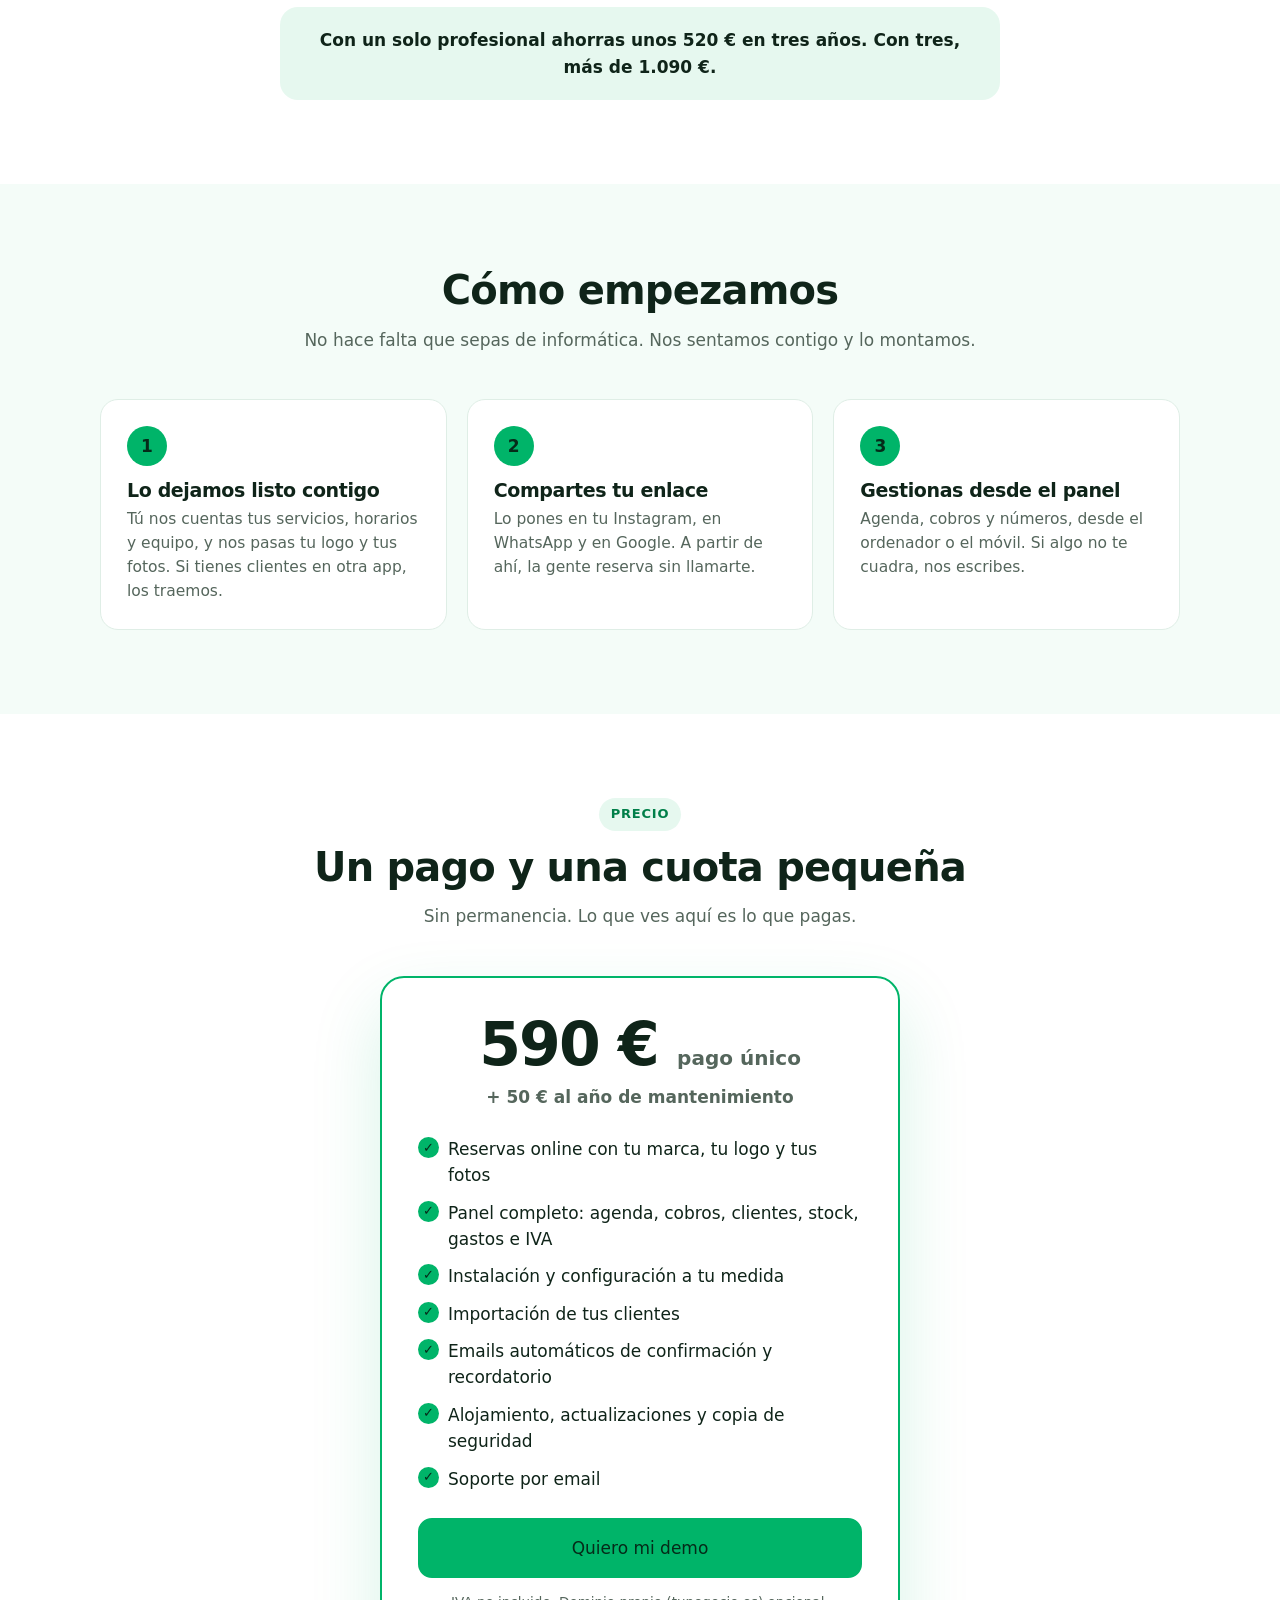
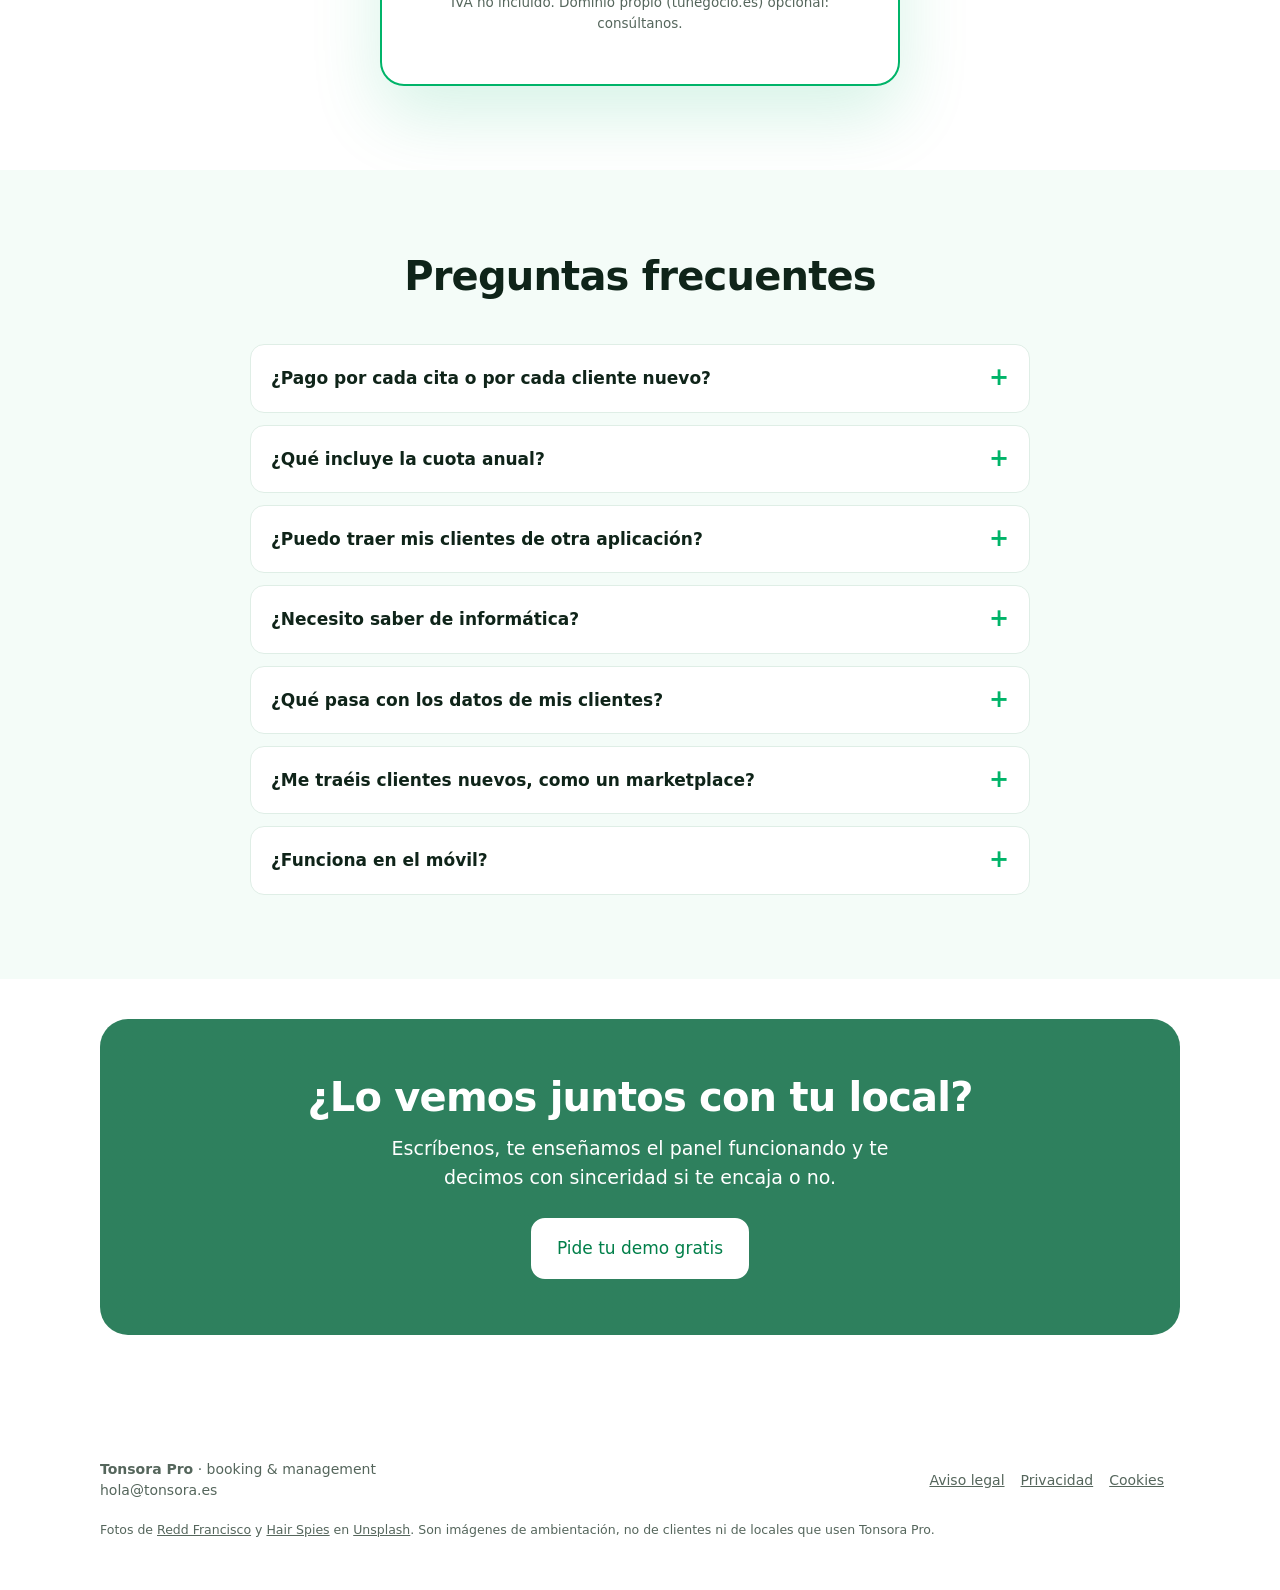
==== commit 0df0c8ba: "Web de venta: textos más humanos y fotos de ambiente (Unsplash) Co-Authored-By: Claude Sonnet 5.5 <n" ====
--- a/web/index.html
+++ b/web/index.html
@@ -113,7 +113,25 @@
 footer{padding:40px 0 50px;color:var(--mut);font-size:14px}
 footer .in{display:flex;flex-wrap:wrap;gap:12px 26px;justify-content:space-between;align-items:center}
 footer a{color:var(--mut);margin-right:16px}
+.ph{border-radius:var(--r);overflow:hidden;background:var(--gs);position:relative}
+.ph img{width:100%;height:100%;object-fit:cover}
+.human{display:grid;grid-template-columns:1fr 1.1fr;gap:48px;align-items:center}
+.human .pics{display:grid;grid-template-columns:1.2fr 1fr;gap:14px}
+.human .pics .ph{aspect-ratio:4/5}
+.human .pics .ph:nth-child(2){margin-top:44px}
+.human p{color:var(--mut)}
+.human .sign{margin-top:18px;font-weight:700;color:var(--ink)}
+.plain{display:grid;grid-template-columns:repeat(2,1fr);gap:6px 48px;max-width:900px;margin:0 auto}
+.plain div{padding:16px 0;border-bottom:1px solid var(--line)}
+.plain h3{font-size:18px;margin-bottom:3px}
+.plain p{margin:0;color:var(--mut);font-size:16px}
+.final.photo{background:linear-gradient(rgba(0,100,58,.82),rgba(0,100,58,.82)),var(--bg) center/cover;color:#fff}
+.final.photo .btn{color:var(--gd)}
+.credits{font-size:12.5px;color:var(--mut);margin-top:18px}
+.credits a{margin:0;color:var(--mut)}
 @media(max-width:900px){
+ .human{grid-template-columns:1fr;gap:30px}
+ .plain{grid-template-columns:1fr}
  nav ul{display:none}
  .hero .grid,.split{grid-template-columns:1fr;gap:34px}
  .split.rev .txt{order:0}
@@ -137,9 +155,9 @@
 
 <header class="hero"><div class="wrap grid">
   <div>
-    <span class="eyebrow">Para barberías y peluquerías</span>
-    <h1 style="margin-top:18px">Tu agenda y tus reservas online. <span>Sin cuota mensual.</span></h1>
-    <p class="lead">Reservas las 24 horas con tu marca, agenda por profesional y el control de tu negocio en un solo panel. Pagas una vez y tus clientes son siempre tuyos.</p>
+    <span class="eyebrow">Para barberías y peluquerías pequeñas</span>
+    <h1 style="margin-top:18px">Que tus clientes reserven solos y <span>tú te dediques a cortar.</span></h1>
+    <p class="lead">Una página de reservas con el nombre de tu barbería, una agenda donde cada profesional ve su día y la caja al día sin hojas de cálculo. Lo pagas una vez y no hay mensualidad detrás.</p>
     <div class="cta">
       <a class="btn" href="mailto:hola@tonsora.es?subject=Quiero%20una%20demo%20de%20Tonsora%20Pro">Pide tu demo gratis</a>
       <a class="btn ghost" href="../reservas.html?n=demo-prueba">Prueba la reserva online →</a>
@@ -154,58 +172,69 @@
 
 <div class="strip"><div class="wrap in">
   <div><b>0 €</b><span>de comisión por cita</span></div>
-  <div><b>24 h</b><span>reservas online con tu marca</span></div>
+  <div><b>24 h</b><span>tus clientes reservan cuando quieren</span></div>
   <div><b>1 pago</b><span>y una cuota anual mínima</span></div>
-  <div><b>0</b><span>dobles reservas: el sistema las impide</span></div>
+  <div><b>0</b><span>citas pisadas: el sistema no lo deja</span></div>
 </div></div>
 
+<section class="soft"><div class="wrap human">
+  <div class="pics">
+    <div class="ph"><img src="https://images.unsplash.com/photo-1672642150228-3fcd5826ec26?auto=format&fit=crop&w=700&q=70&h=875" alt="Un barbero cortando el pelo a un cliente" loading="lazy" onerror="this.parentNode.hidden=true"></div>
+    <div class="ph"><img src="https://images.unsplash.com/photo-1634480258143-ffb5e6df0029?auto=format&fit=crop&w=600&q=70&h=750" alt="Peluquero trabajando frente al espejo" loading="lazy" onerror="this.parentNode.hidden=true"></div>
+  </div>
+  <div>
+    <h2>Seguro que te suena: el móvil sonando con el cliente en la silla</h2>
+    <p style="margin-top:16px">Cortar el pelo y contestar mensajes a la vez no sale bien. Con Tonsora Pro el cliente mira los huecos libres, elige y reserva. Tú te enteras en la agenda, sin soltar las tijeras.</p>
+    <p>Está hecho para locales pequeños, de dos a cinco sillones, donde el dueño también trabaja. Por eso es sencillo y no te cobra cada mes por usarlo.</p>
+    <div class="sign">Y si te atascas, te contesta una persona, no un robot.</div>
+  </div>
+</div></section>
+
 <section id="funciones"><div class="wrap">
-  <div class="head"><span class="eyebrow">Todo en uno</span><h2 style="margin-top:14px">Menos llamadas, menos papeles, más sillones ocupados</h2><p>Lo que necesitas para llevar el día a día de tu local, sin pagar de más por funciones que no usas.</p></div>
+  <div class="head"><h2>Cómo es el día a día con Tonsora Pro</h2><p>Tres cosas que cambian desde la primera semana.</p></div>
 
   <div class="split">
     <div class="txt">
-      <h2>Tus clientes reservan solos, a cualquier hora</h2>
-      <p>Una página de reservas con tu logo, tus fotos y tus servicios. Compártela en Instagram, WhatsApp o Google y deja de contestar mensajes para dar cita.</p>
-      <ul><li>Eligen servicio, profesional, día y hora libre</li><li>Confirmación y recordatorio por email, automáticos</li><li>Pueden cambiar o cancelar su cita hasta el plazo que tú fijes</li><li>Solo se ofrecen horas realmente libres</li></ul>
+      <h2>Reservan por la noche, tú lo ves por la mañana</h2>
+      <p>Una página con tu logo, tus fotos y tus precios. Pones el enlace en Instagram, en WhatsApp o en Google y la gente reserva sin escribirte.</p>
+      <ul><li>Eligen servicio, barbero, día y hora</li><li>Les llega un email de confirmación y otro de recordatorio</li><li>Pueden cambiar o cancelar hasta el plazo que tú pongas</li><li>Solo ven los huecos que de verdad tienes libres</li></ul>
     </div>
     <div class="frame phoneframe"><img src="reserva-movil.jpg" alt="Reserva online en el móvil" loading="lazy" width="780" height="1600"></div>
   </div>
 
   <div class="split rev">
     <div class="txt">
-      <h2>Una agenda clara, por profesional</h2>
-      <p>Ves el día o la semana de cada barbero de un vistazo, con huecos libres, vacaciones y bloqueos. Las citas online aparecen solas.</p>
-      <ul><li>Un profesional nunca tiene dos citas a la vez</li><li>Bloquea tramos, días libres y horarios especiales</li><li>Detecta huecos muertos y te ayuda a rellenarlos</li><li>Funciona en el ordenador, la tablet y el móvil</li></ul>
+      <h2>Cada uno ve su día, sin preguntar a nadie</h2>
+      <p>El día o la semana de cada profesional en una pantalla, con los huecos, las vacaciones y los descansos. Las citas que llegan por internet aparecen solas.</p>
+      <ul><li>Nadie puede tener dos citas a la misma hora</li><li>Bloqueas un rato, un día o un horario especial en dos clics</li><li>Te avisa de los huecos sueltos para que los rellenes</li><li>Se abre igual en el ordenador, la tablet y el móvil</li></ul>
     </div>
     <div class="frame"><img src="panel-agenda.jpg" alt="Agenda por profesional" loading="lazy" width="1360" height="820"></div>
   </div>
 
   <div class="split">
     <div class="txt">
-      <h2>Cobra y controla tu negocio sin hojas de cálculo</h2>
-      <p>Cobros con ticket, caja diaria, comisiones por barbero, gastos, stock e IVA. Todo conectado a tu agenda.</p>
-      <ul><li>Cobro en efectivo, tarjeta o Bizum, con recibo</li><li>Cierre de caja y comisiones de cada profesional</li><li>Fidelización con sellos y recompensas</li><li>Un asistente que responde sobre tus propios datos</li></ul>
+      <h2>A fin de mes, las cuentas ya están hechas</h2>
+      <p>Cuando cobras una cita queda apuntada la venta, la comisión del barbero y el stock que has gastado. No hay que copiar nada a mano.</p>
+      <ul><li>Efectivo, tarjeta o Bizum, con recibo numerado</li><li>Cierre de caja diario y comisión de cada profesional</li><li>Tarjeta de sellos para los clientes de siempre</li><li>Un asistente al que preguntas por tus propios números</li></ul>
     </div>
     <div class="frame"><img src="panel-dashboard.jpg" alt="Resumen del día en el panel" loading="lazy" width="1360" height="820"></div>
   </div>
 </div></section>
 
 <section class="soft"><div class="wrap">
-  <div class="head"><h2>Y además, lo que usarías cada semana</h2></div>
-  <div class="cards">
-    <div class="card"><div class="ic">👥</div><h3>Ficha de clientes</h3><p>Historial, notas y últimos servicios. Detecta a quién conviene recontactar.</p></div>
-    <div class="card"><div class="ic">📥</div><h3>Importa tus clientes</h3><p>Trae tu lista desde un archivo de Excel o CSV y empieza sin perder a nadie.</p></div>
-    <div class="card"><div class="ic">🔐</div><h3>Permisos por rol</h3><p>Propietario, encargado y empleado: cada uno ve solo lo que debe.</p></div>
-    <div class="card"><div class="ic">📦</div><h3>Stock y gastos</h3><p>Avisos de reposición y control de lo que entra y sale.</p></div>
-    <div class="card"><div class="ic">🧾</div><h3>IVA y recibos</h3><p>Resumen fiscal y recibos numerados para tu gestoría.</p></div>
-    <div class="card"><div class="ic">⭐</div><h3>Fidelización</h3><p>Sellos y premios para que tus clientes vuelvan.</p></div>
-    <div class="card"><div class="ic">✉️</div><h3>Emails automáticos</h3><p>Confirmación, cambio, cancelación y recordatorio con tu marca.</p></div>
-    <div class="card"><div class="ic">💾</div><h3>Copia de seguridad</h3><p>Tus datos protegidos y descargables cuando quieras.</p></div>
+  <div class="head"><h2>Y lo pequeño que se agradece</h2></div>
+  <div class="plain">
+    <div><h3>Fichas de clientes</h3><p>Qué se hizo la última vez y cuánto hace que no vienen.</p></div>
+    <div><h3>Traes tu lista de clientes</h3><p>Desde Excel o CSV, para no empezar de cero.</p></div>
+    <div><h3>Cada uno, lo suyo</h3><p>Dueño, encargado y empleado ven solo lo que les toca.</p></div>
+    <div><h3>Stock y gastos</h3><p>Te avisa cuando se acaba la cera o el aceite de barba.</p></div>
+    <div><h3>IVA y recibos</h3><p>Un resumen que puedes pasar tal cual a tu gestoría.</p></div>
+    <div><h3>Copia de tus datos</h3><p>La descargas cuando quieras. Son tuyos.</p></div>
   </div>
 </div></section>
 
 <section id="comparativa"><div class="wrap">
-  <div class="head"><span class="eyebrow">Cuánto cuesta de verdad</span><h2 style="margin-top:14px">Pagar una vez frente a pagar cada mes</h2><p>Una comparación con una suscripción mensual como la de Booksy, con sus precios publicados.</p></div>
+  <div class="head"><h2>Haz la cuenta a tres años</h2><p>Comparado con una suscripción mensual como la de Booksy, con los precios que publican ellos.</p></div>
   <table class="cmp">
     <thead><tr><th></th><th class="us">Tonsora Pro</th><th>Suscripción mensual (Booksy)</th></tr></thead>
     <tbody>
@@ -219,20 +248,20 @@
     </tbody>
   </table>
   <p class="note">Precios de Booksy según <a href="https://biz.booksy.com/es-es/precios" rel="noopener" target="_blank">su web</a>, consultados el 23/10/2026; IVA no incluido. Tonsora Pro: 590 € de pago único más 50 € al año, IVA no incluido; a 3 años se cuentan tres cuotas.</p>
-  <div class="save">En tres años, con un solo profesional, ahorras unos 520 €. Con tres profesionales, más de 1.090 €.</div>
+  <div class="save">Con un solo profesional ahorras unos 520 € en tres años. Con tres, más de 1.090 €.</div>
 </div></section>
 
 <section class="soft"><div class="wrap">
-  <div class="head"><h2>Cómo empezamos</h2><p>No tienes que saber de informática.</p></div>
+  <div class="head"><h2>Cómo empezamos</h2><p>No hace falta que sepas de informática. Nos sentamos contigo y lo montamos.</p></div>
   <div class="steps">
-    <div class="step"><h3>Lo dejamos listo contigo</h3><p>Configuramos tus servicios, horarios, equipo, logo y fotos. Si ya tienes clientes en otra herramienta, los importamos.</p></div>
-    <div class="step"><h3>Compartes tu enlace</h3><p>Lo pones en Instagram, WhatsApp y Google. Tus clientes empiezan a reservar solos.</p></div>
-    <div class="step"><h3>Gestionas desde el panel</h3><p>Agenda, cobros y números del negocio en el ordenador o el móvil. Te ayudamos cuando lo necesites.</p></div>
+    <div class="step"><h3>Lo dejamos listo contigo</h3><p>Tú nos cuentas tus servicios, horarios y equipo, y nos pasas tu logo y tus fotos. Si tienes clientes en otra app, los traemos.</p></div>
+    <div class="step"><h3>Compartes tu enlace</h3><p>Lo pones en tu Instagram, en WhatsApp y en Google. A partir de ahí, la gente reserva sin llamarte.</p></div>
+    <div class="step"><h3>Gestionas desde el panel</h3><p>Agenda, cobros y números, desde el ordenador o el móvil. Si algo no te cuadra, nos escribes.</p></div>
   </div>
 </div></section>
 
 <section id="precio"><div class="wrap">
-  <div class="head"><span class="eyebrow">Precio</span><h2 style="margin-top:14px">Un pago y una cuota pequeña</h2><p>Sin permanencia ni letra pequeña. Lo que pagas es lo que hay.</p></div>
+  <div class="head"><span class="eyebrow">Precio</span><h2 style="margin-top:14px">Un pago y una cuota pequeña</h2><p>Sin permanencia. Lo que ves aquí es lo que pagas.</p></div>
   <div class="price">
     <div class="big">590 € <small>pago único</small></div>
     <p class="yr">+ 50 € al año de mantenimiento</p>
@@ -253,20 +282,20 @@
 <section class="soft" id="preguntas"><div class="wrap">
   <div class="head"><h2>Preguntas frecuentes</h2></div>
   <div class="faq">
-    <details><summary>¿Pago por cada cita o por cada cliente nuevo?</summary><p>No. No hay comisiones por cita. Pagas el pago único y la cuota anual de mantenimiento, nada más.</p></details>
+    <details><summary>¿Pago por cada cita o por cada cliente nuevo?</summary><p>No. No cobramos nada por cita ni por cliente. Pagas una vez y luego la cuota del año.</p></details>
     <details><summary>¿Qué incluye la cuota anual?</summary><p>Alojamiento, mantenimiento, actualizaciones, copia de seguridad y soporte por email. Las mejoras que no sean arreglos se presupuestan aparte.</p></details>
     <details><summary>¿Puedo traer mis clientes de otra aplicación?</summary><p>Sí. Si puedes exportarlos a un archivo de Excel o CSV, los importamos al empezar.</p></details>
-    <details><summary>¿Necesito saber de informática?</summary><p>No. Lo configuramos contigo y el panel está pensado para usarse desde el primer día.</p></details>
+    <details><summary>¿Necesito saber de informática?</summary><p>No. No. Lo montamos contigo y el primer día ya puedes apuntar citas.</p></details>
     <details><summary>¿Qué pasa con los datos de mis clientes?</summary><p>Son tuyos. Firmamos contigo el contrato de encargado del tratamiento que exige el RGPD, y puedes descargar una copia de seguridad cuando quieras.</p></details>
-    <details><summary>¿Me traéis clientes nuevos, como un marketplace?</summary><p>No. Tonsora Pro no es un marketplace: es tu propia web de reservas. Tus clientes llegan por tu Instagram, tu WhatsApp y Google, y no pagas por ellos.</p></details>
+    <details><summary>¿Me traéis clientes nuevos, como un marketplace?</summary><p>No, y mejor que lo sepas desde el principio. Esto es tu propia página de reservas: los clientes llegan por tu Instagram, tu WhatsApp y Google. A cambio, no pagas por cada uno que llega.</p></details>
     <details><summary>¿Funciona en el móvil?</summary><p>Sí, tanto la página de reservas de tus clientes como el panel de gestión.</p></details>
   </div>
 </div></section>
 
 <section style="padding-top:40px"><div class="wrap" style="padding:0">
-  <div class="final">
-    <h2>¿Lo vemos en tu barbería?</h2>
-    <p>Te enseñamos el panel en directo y te decimos qué necesitas para empezar.</p>
+  <div class="final photo" style="--bg:url(https://images.unsplash.com/photo-1634480257305-7f4ca3582e6a?auto=format&fit=crop&w=1400&q=70)">
+    <h2>¿Lo vemos juntos con tu local?</h2>
+    <p>Escríbenos, te enseñamos el panel funcionando y te decimos con sinceridad si te encaja o no.</p>
     <a class="btn" href="mailto:hola@tonsora.es?subject=Quiero%20una%20demo%20de%20Tonsora%20Pro">Pide tu demo gratis</a>
   </div>
 </div></section>
@@ -274,6 +303,7 @@
 <footer><div class="wrap in">
   <div><b>Tonsora Pro</b> · booking &amp; management<br>hola@tonsora.es</div>
   <div><a href="#">Aviso legal</a><a href="#">Privacidad</a><a href="#">Cookies</a></div>
-</div></footer>
+</div>
+<div class="wrap credits">Fotos de <a href="https://unsplash.com/@reddfrancisco" rel="noopener">Redd Francisco</a> y <a href="https://unsplash.com/@hairspies" rel="noopener">Hair Spies</a> en <a href="https://unsplash.com" rel="noopener">Unsplash</a>. Son imágenes de ambientación, no de clientes ni de locales que usen Tonsora Pro.</div></footer>
 </body>
 </html>
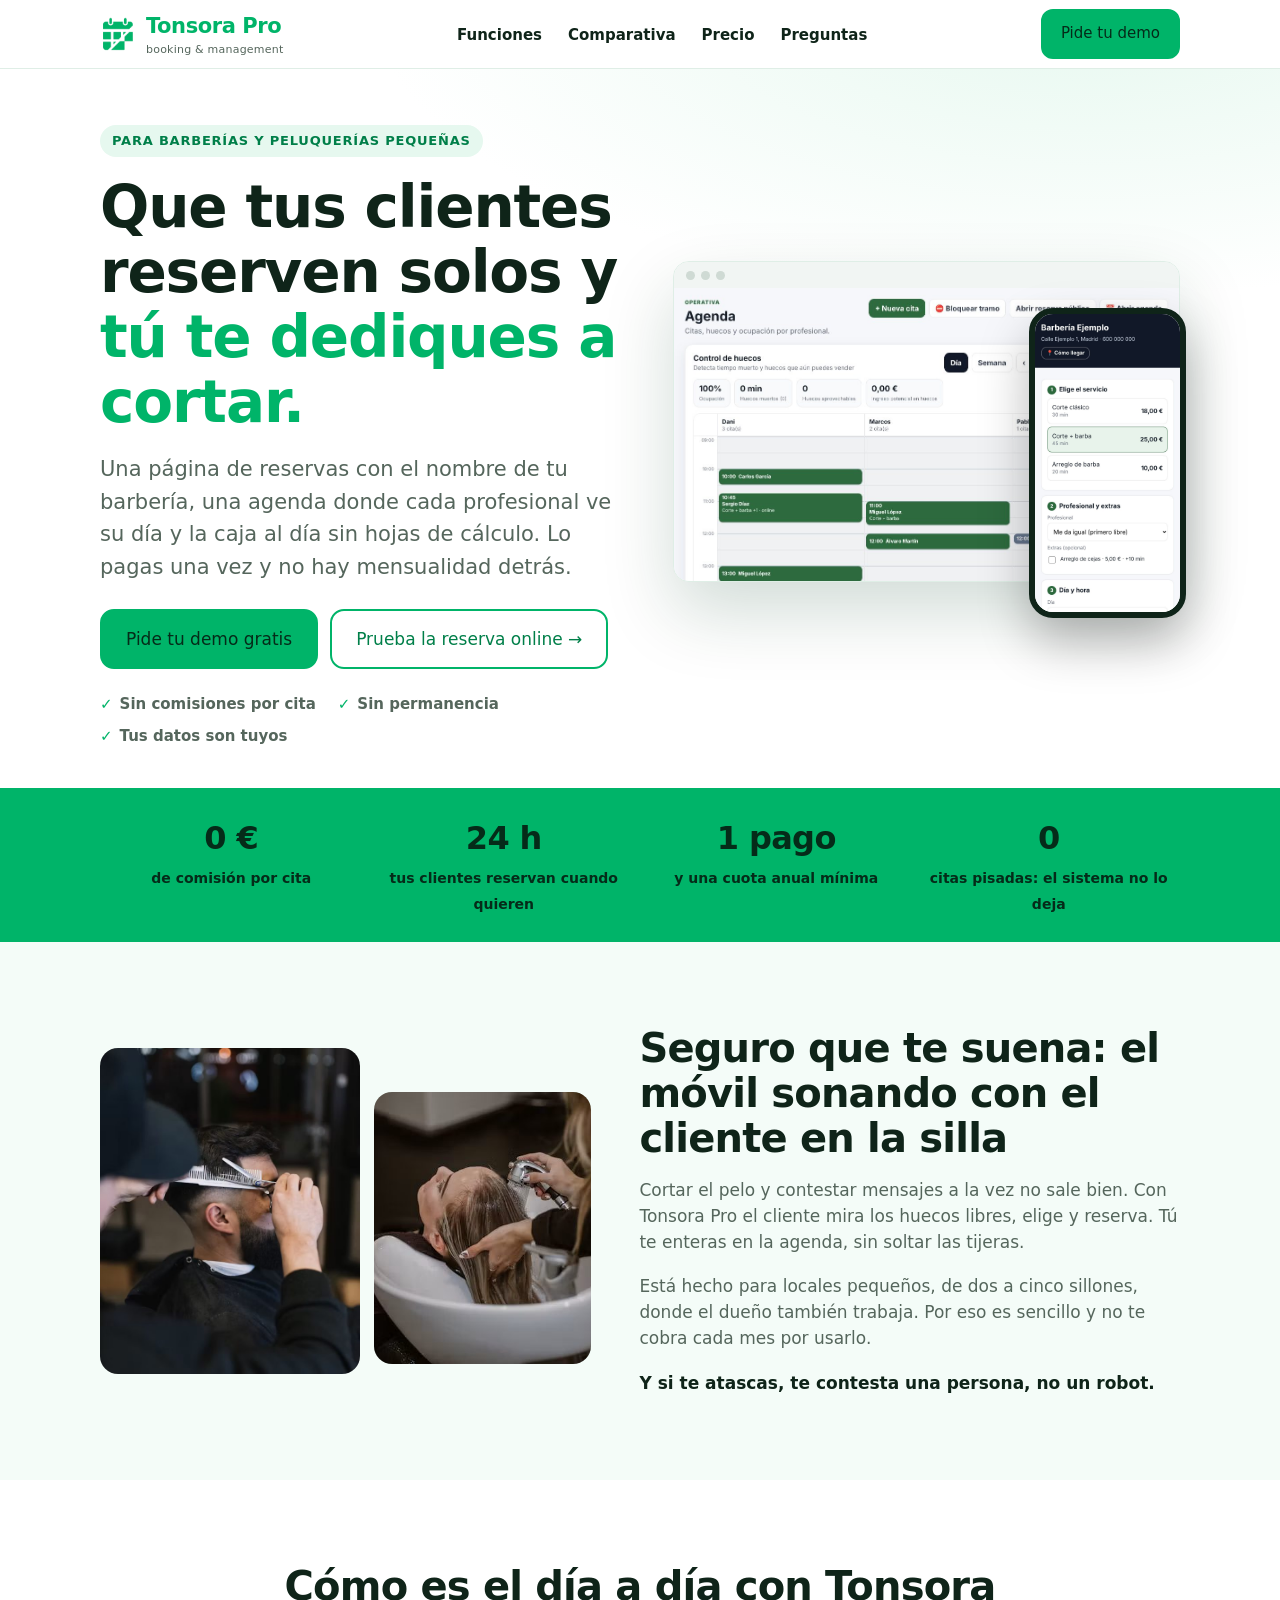
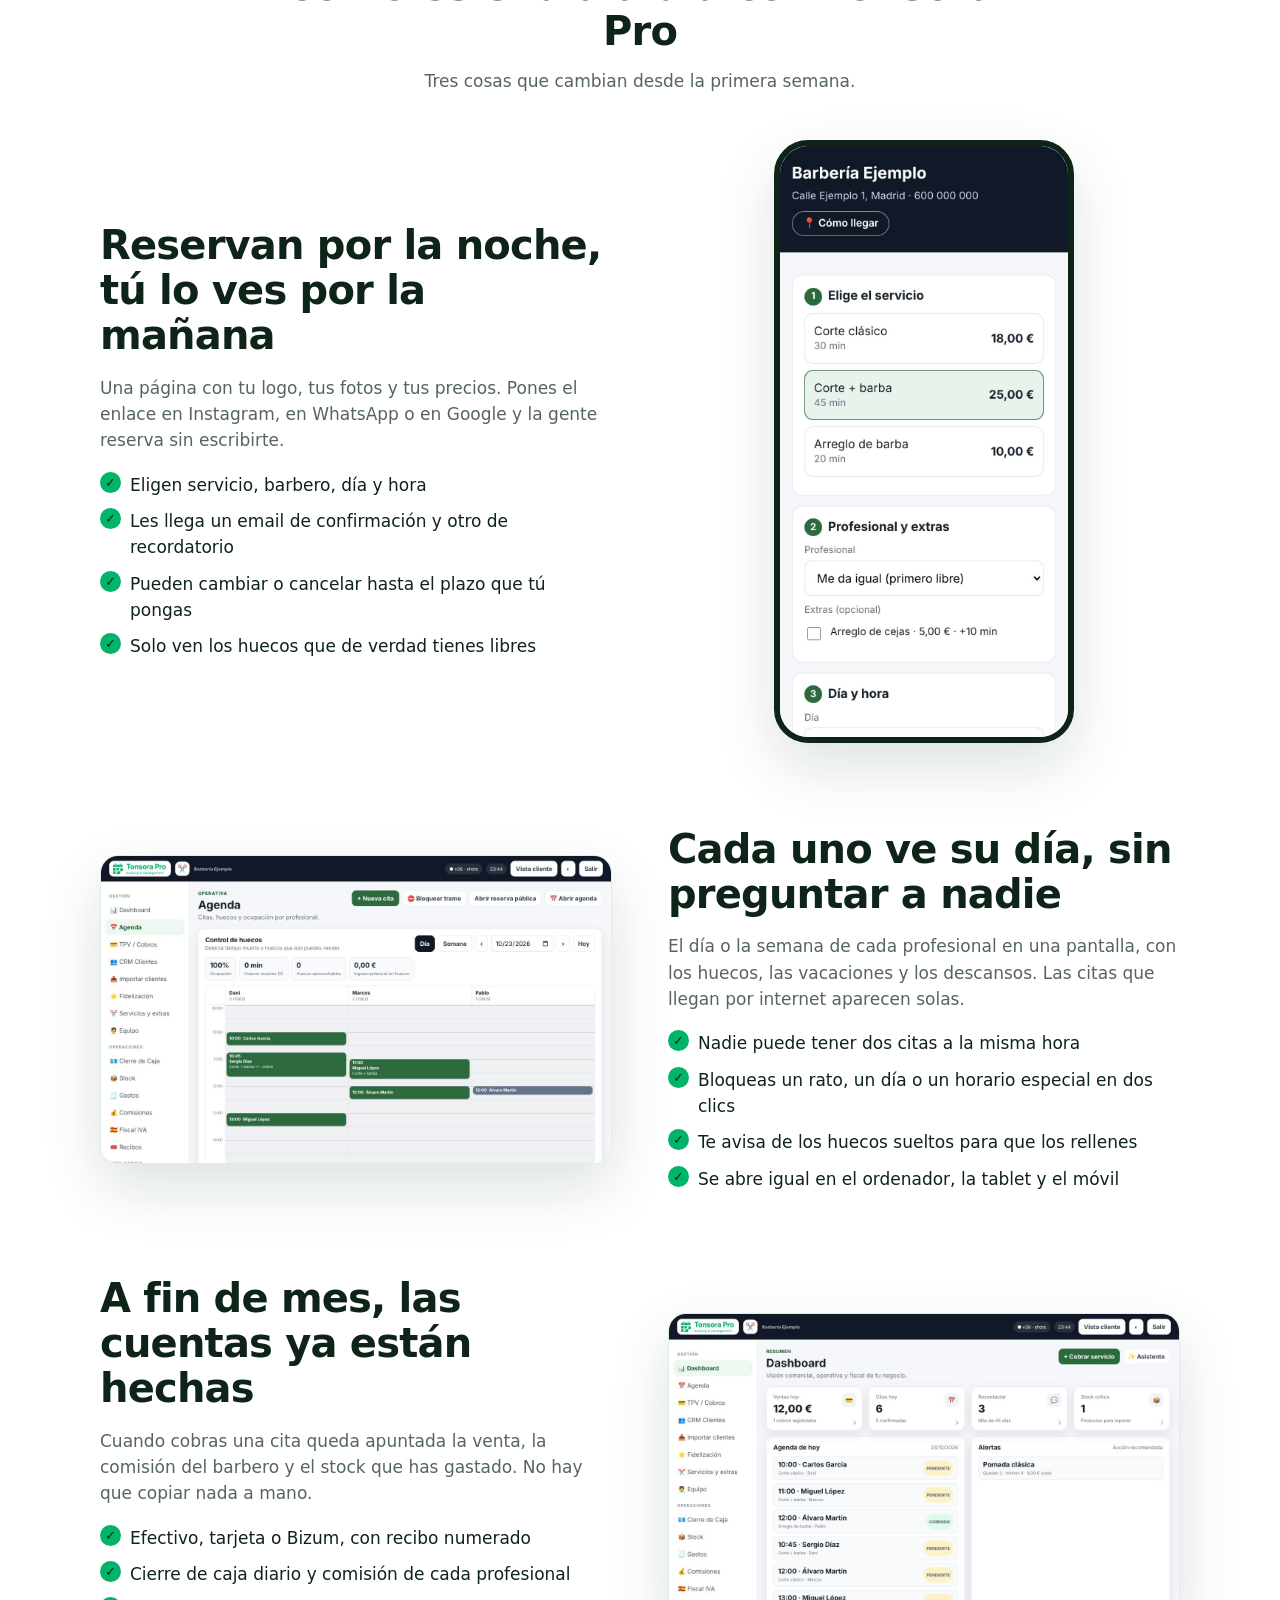
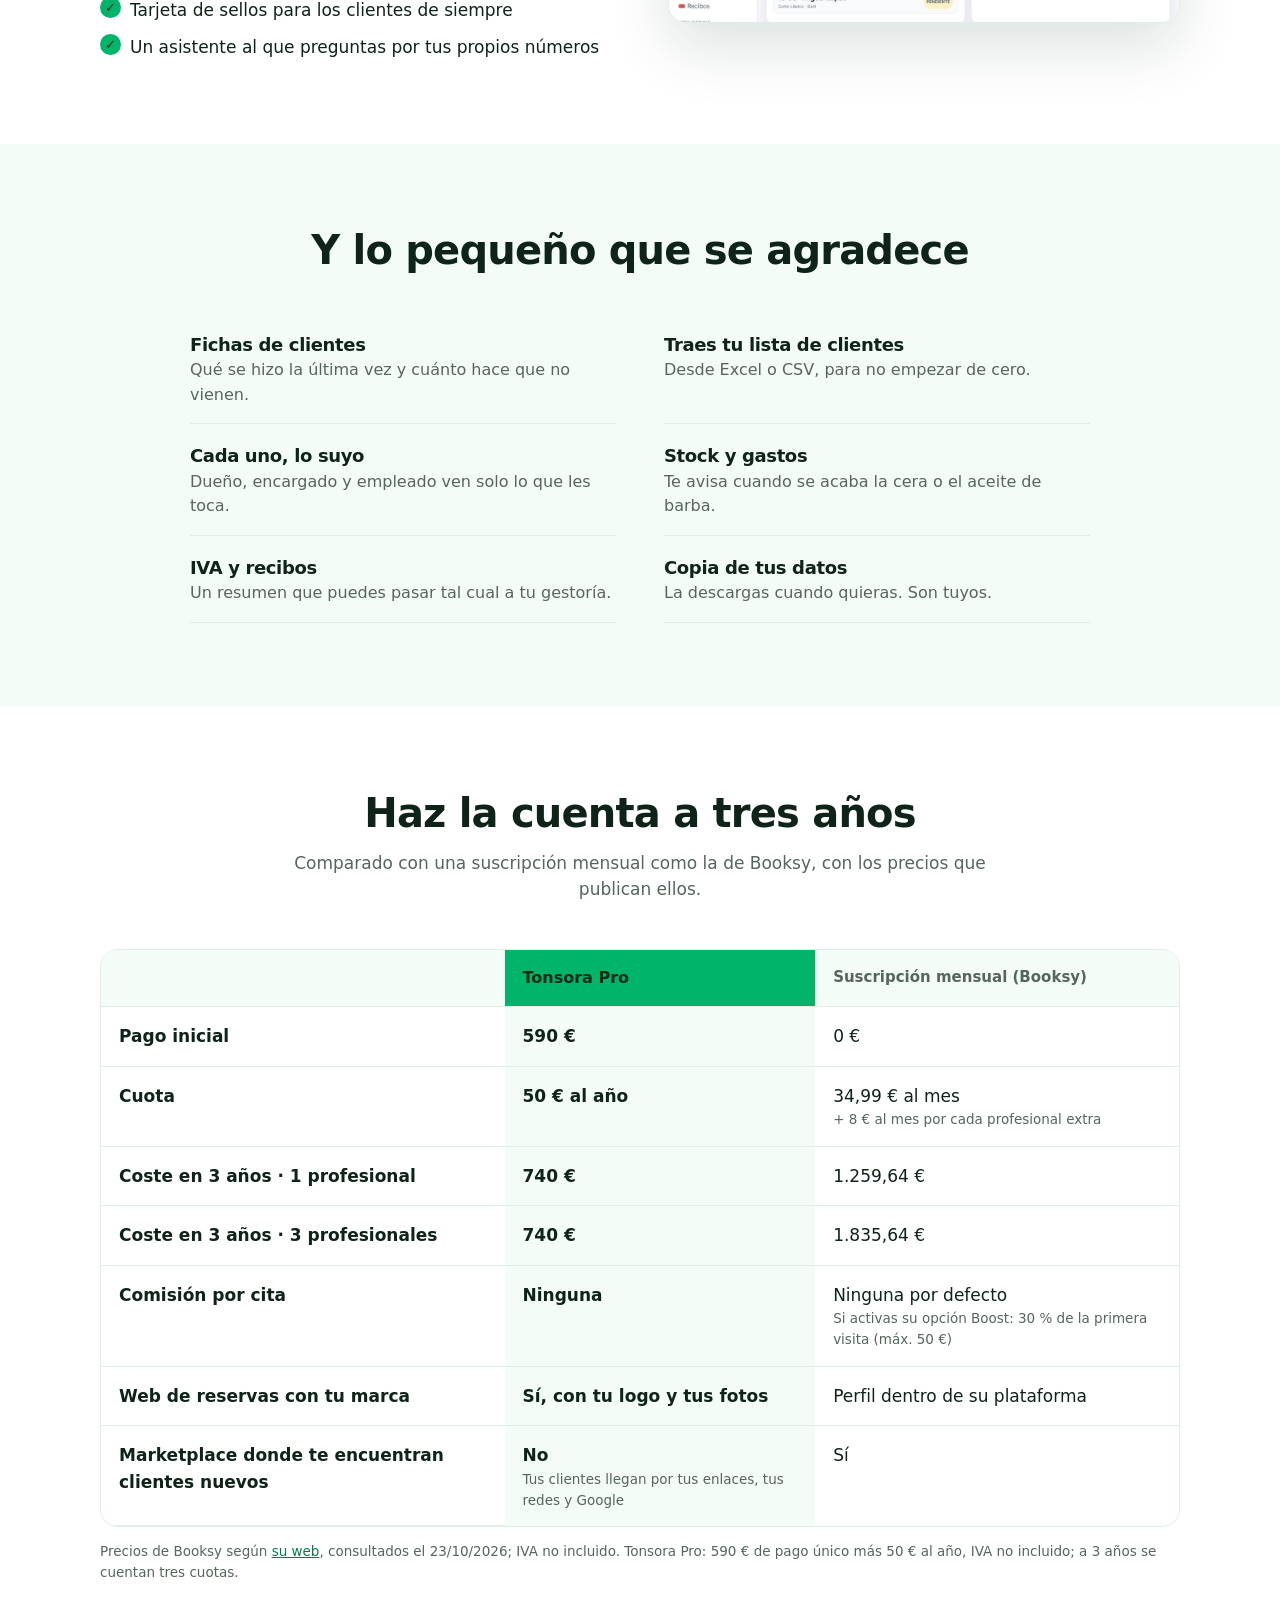
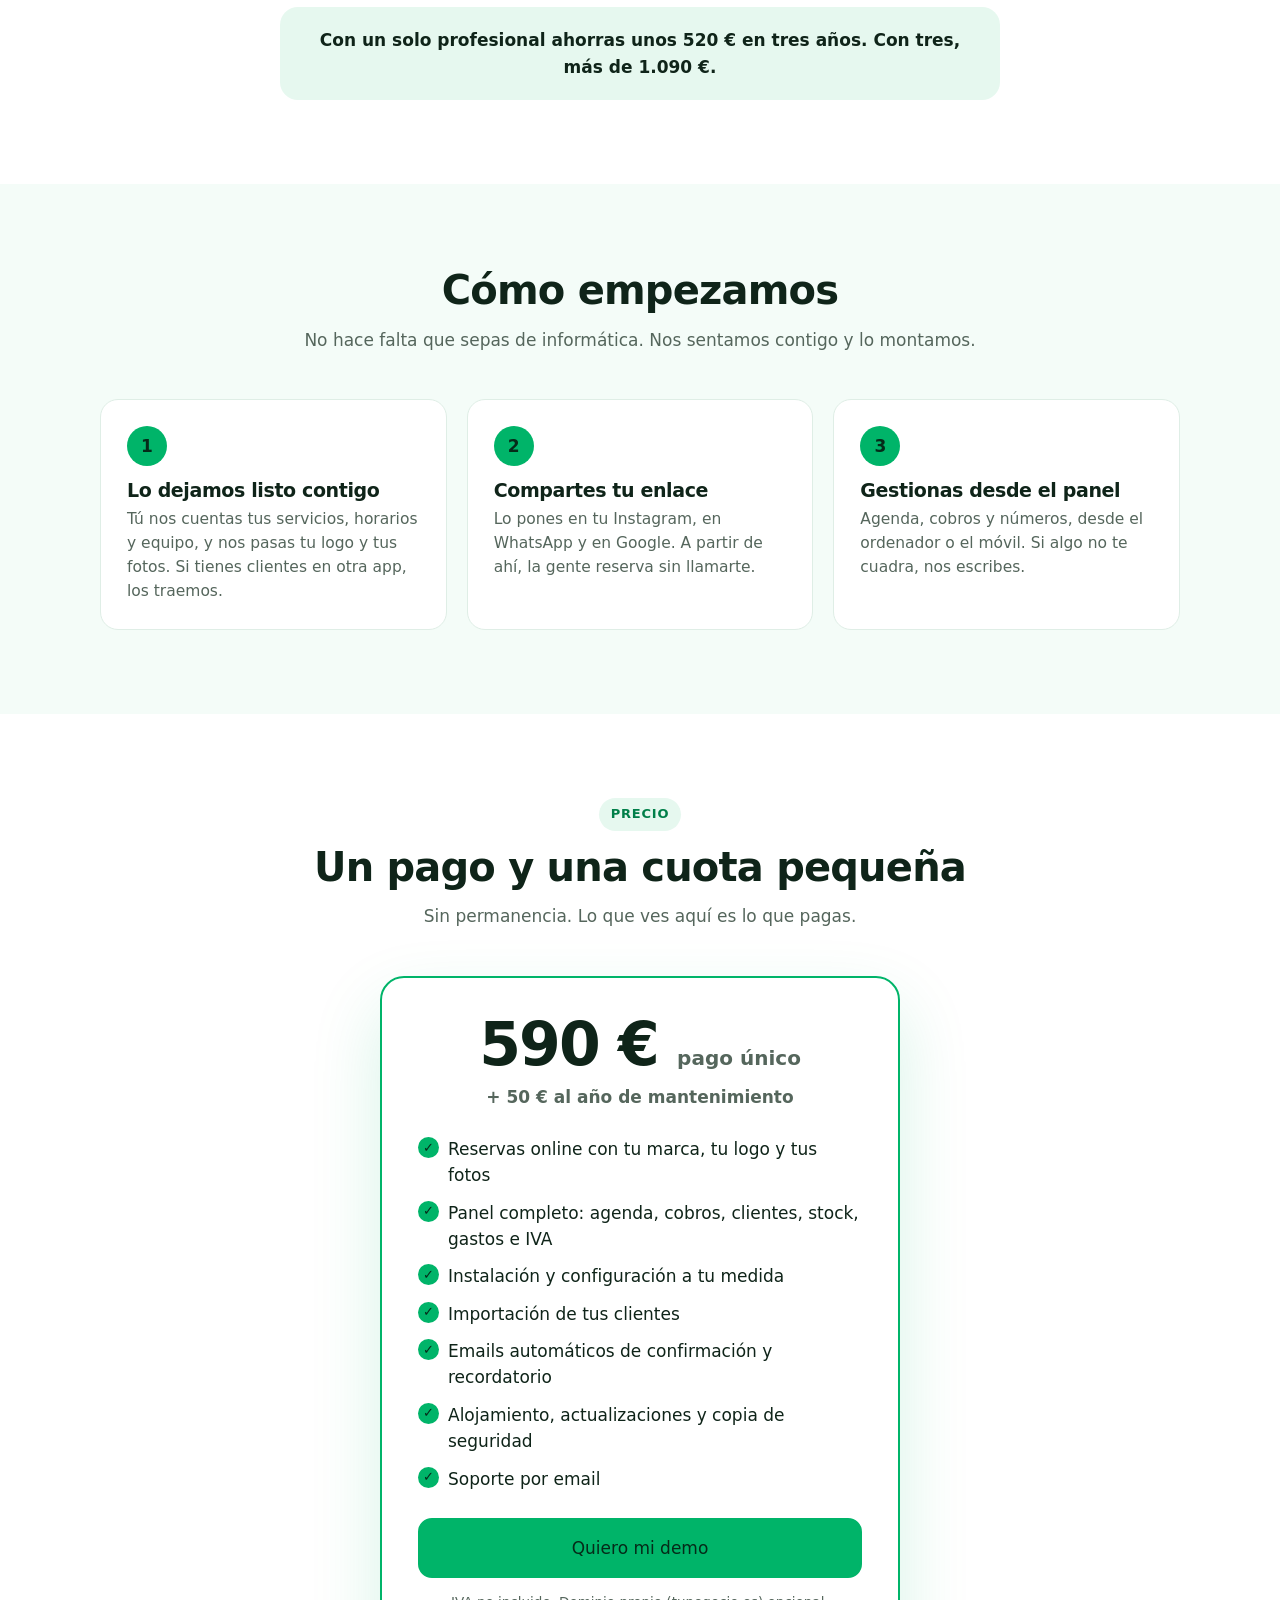
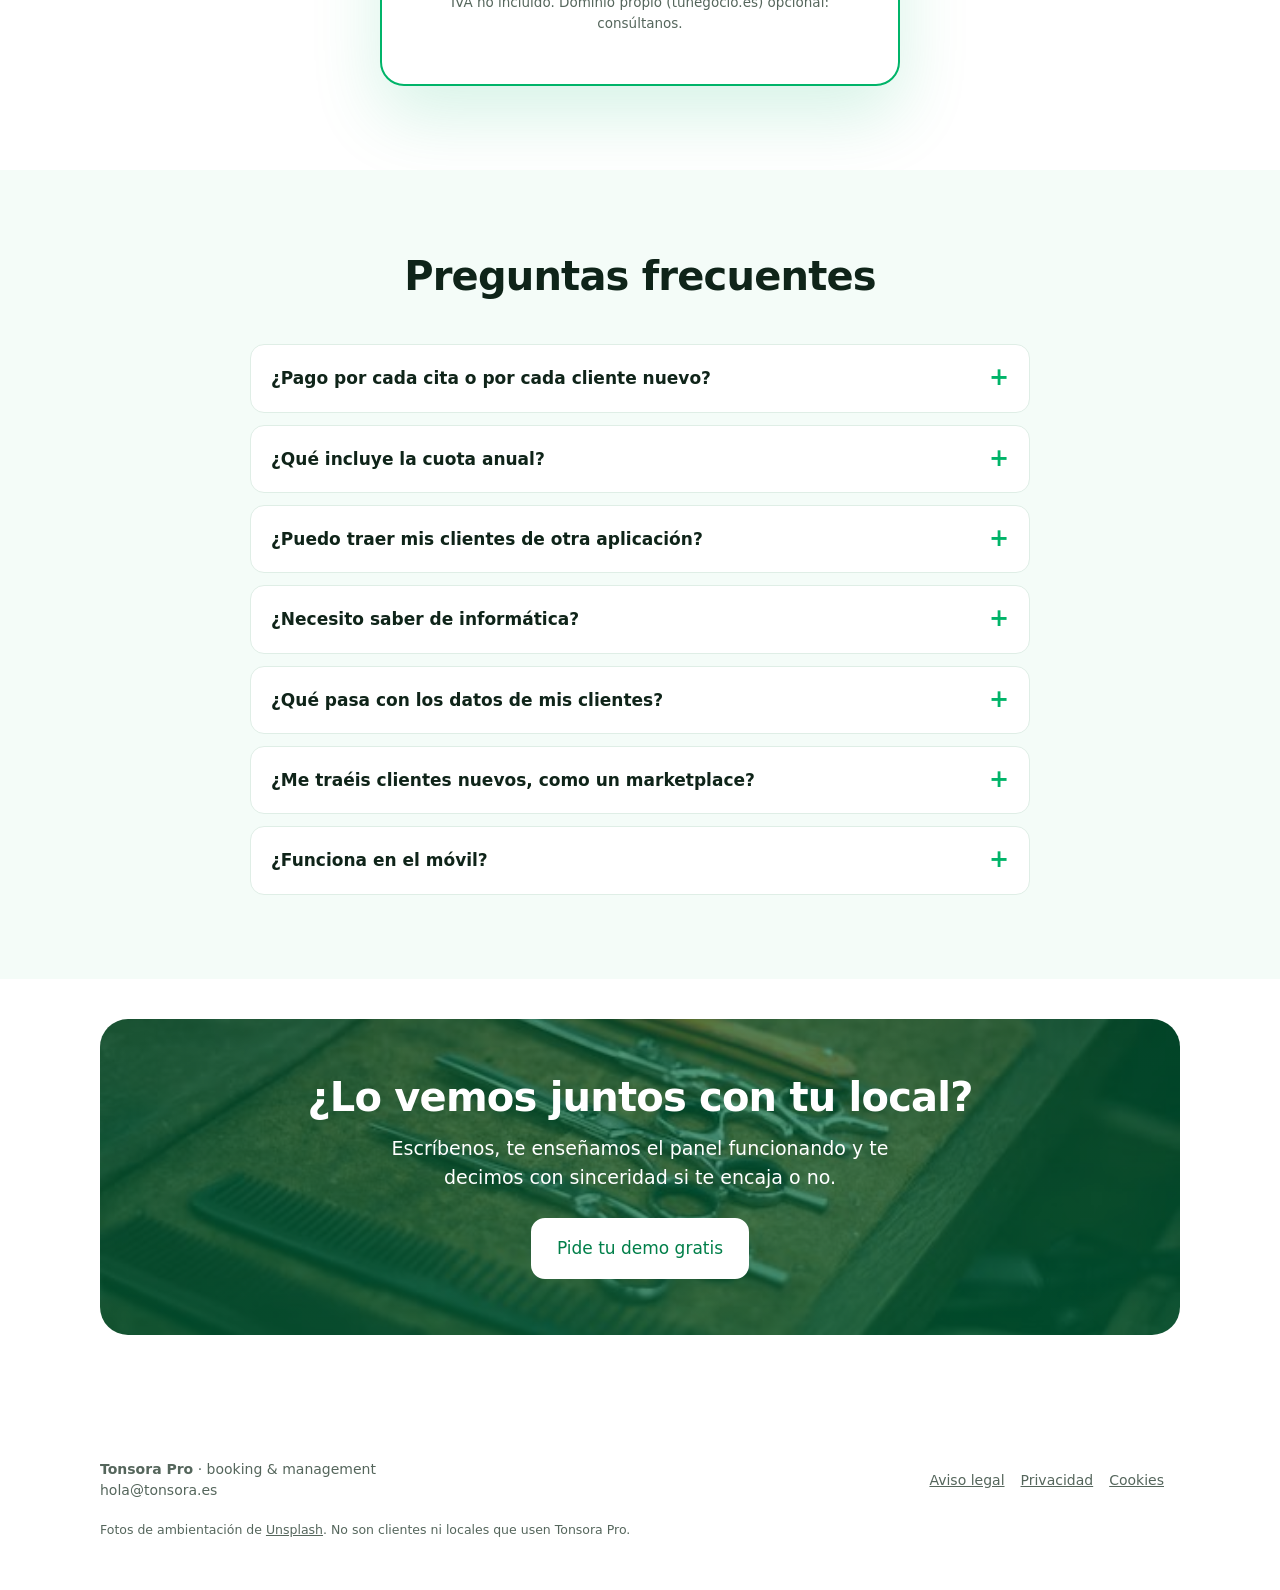
==== commit 1a81b8e9: "Web de venta: fotos propias incrustadas Co-Authored-By: Claude Sonnet 5.5 <noreply@anthropic.com> Cl" ====
--- a/web/index.html
+++ b/web/index.html
@@ -125,7 +125,7 @@
 .plain div{padding:16px 0;border-bottom:1px solid var(--line)}
 .plain h3{font-size:18px;margin-bottom:3px}
 .plain p{margin:0;color:var(--mut);font-size:16px}
-.final.photo{background:linear-gradient(rgba(0,100,58,.82),rgba(0,100,58,.82)),var(--bg) center/cover;color:#fff}
+.final.photo{background:linear-gradient(rgba(0,100,58,.66),rgba(0,100,58,.72)),var(--bg) center/cover;color:#fff}
 .final.photo .btn{color:var(--gd)}
 .credits{font-size:12.5px;color:var(--mut);margin-top:18px}
 .credits a{margin:0;color:var(--mut)}
@@ -179,8 +179,8 @@
 
 <section class="soft"><div class="wrap human">
   <div class="pics">
-    <div class="ph"><img src="https://images.unsplash.com/photo-1672642150228-3fcd5826ec26?auto=format&fit=crop&w=700&q=70&h=875" alt="Un barbero cortando el pelo a un cliente" loading="lazy" onerror="this.parentNode.hidden=true"></div>
-    <div class="ph"><img src="https://images.unsplash.com/photo-1634480258143-ffb5e6df0029?auto=format&fit=crop&w=600&q=70&h=750" alt="Peluquero trabajando frente al espejo" loading="lazy" onerror="this.parentNode.hidden=true"></div>
+    <div class="ph"><img src="foto3.jpg" alt="Barbero perfilando el corte a un cliente" loading="lazy" width="600" height="750"></div>
+    <div class="ph"><img src="foto1.jpg" alt="Peluquera lavando el pelo a una clienta" loading="lazy" width="600" height="400" style="object-position:38% 50%"></div>
   </div>
   <div>
     <h2>Seguro que te suena: el móvil sonando con el cliente en la silla</h2>
@@ -293,7 +293,7 @@
 </div></section>
 
 <section style="padding-top:40px"><div class="wrap" style="padding:0">
-  <div class="final photo" style="--bg:url(https://images.unsplash.com/photo-1634480257305-7f4ca3582e6a?auto=format&fit=crop&w=1400&q=70)">
+  <div class="final photo" style="--bg:url(foto2.jpg)">
     <h2>¿Lo vemos juntos con tu local?</h2>
     <p>Escríbenos, te enseñamos el panel funcionando y te decimos con sinceridad si te encaja o no.</p>
     <a class="btn" href="mailto:hola@tonsora.es?subject=Quiero%20una%20demo%20de%20Tonsora%20Pro">Pide tu demo gratis</a>
@@ -304,6 +304,6 @@
   <div><b>Tonsora Pro</b> · booking &amp; management<br>hola@tonsora.es</div>
   <div><a href="#">Aviso legal</a><a href="#">Privacidad</a><a href="#">Cookies</a></div>
 </div>
-<div class="wrap credits">Fotos de <a href="https://unsplash.com/@reddfrancisco" rel="noopener">Redd Francisco</a> y <a href="https://unsplash.com/@hairspies" rel="noopener">Hair Spies</a> en <a href="https://unsplash.com" rel="noopener">Unsplash</a>. Son imágenes de ambientación, no de clientes ni de locales que usen Tonsora Pro.</div></footer>
+<div class="wrap credits">Fotos de ambientación de <a href="https://unsplash.com" rel="noopener">Unsplash</a>. No son clientes ni locales que usen Tonsora Pro.</div></footer>
 </body>
 </html>
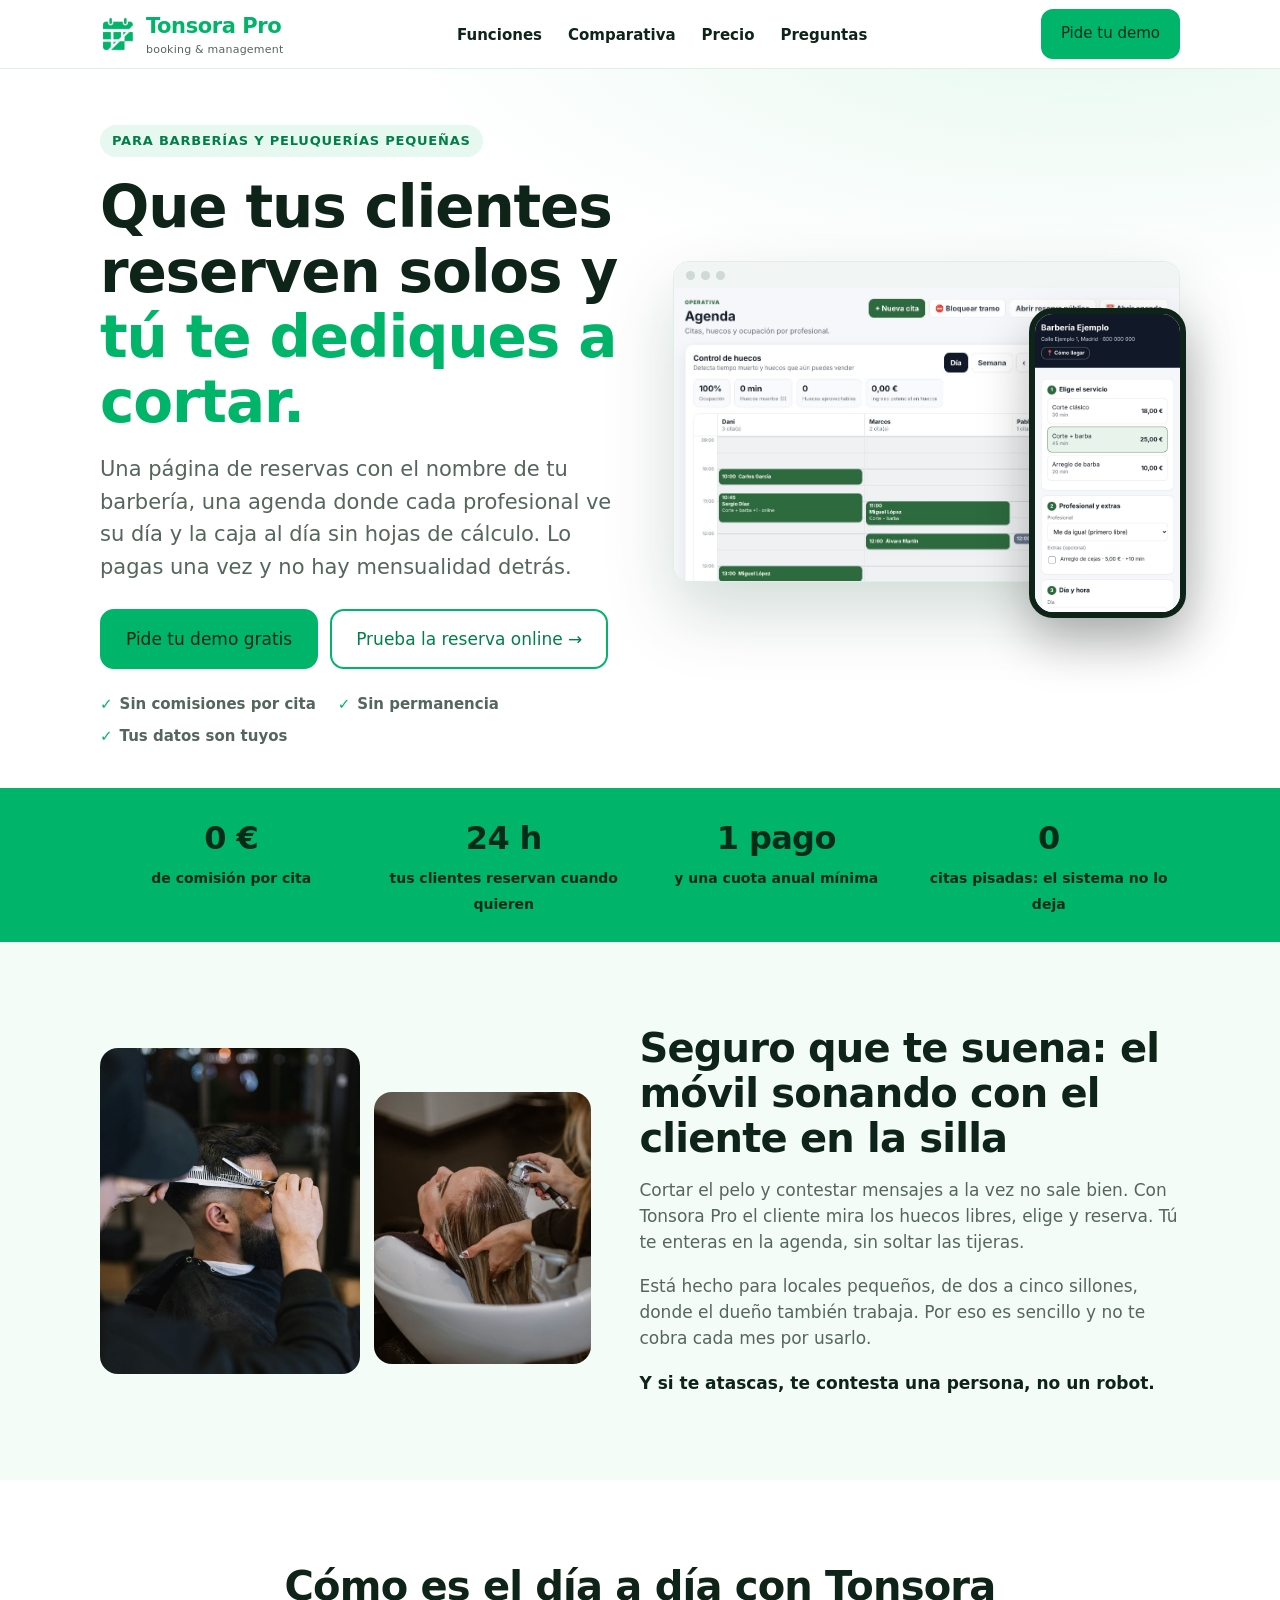
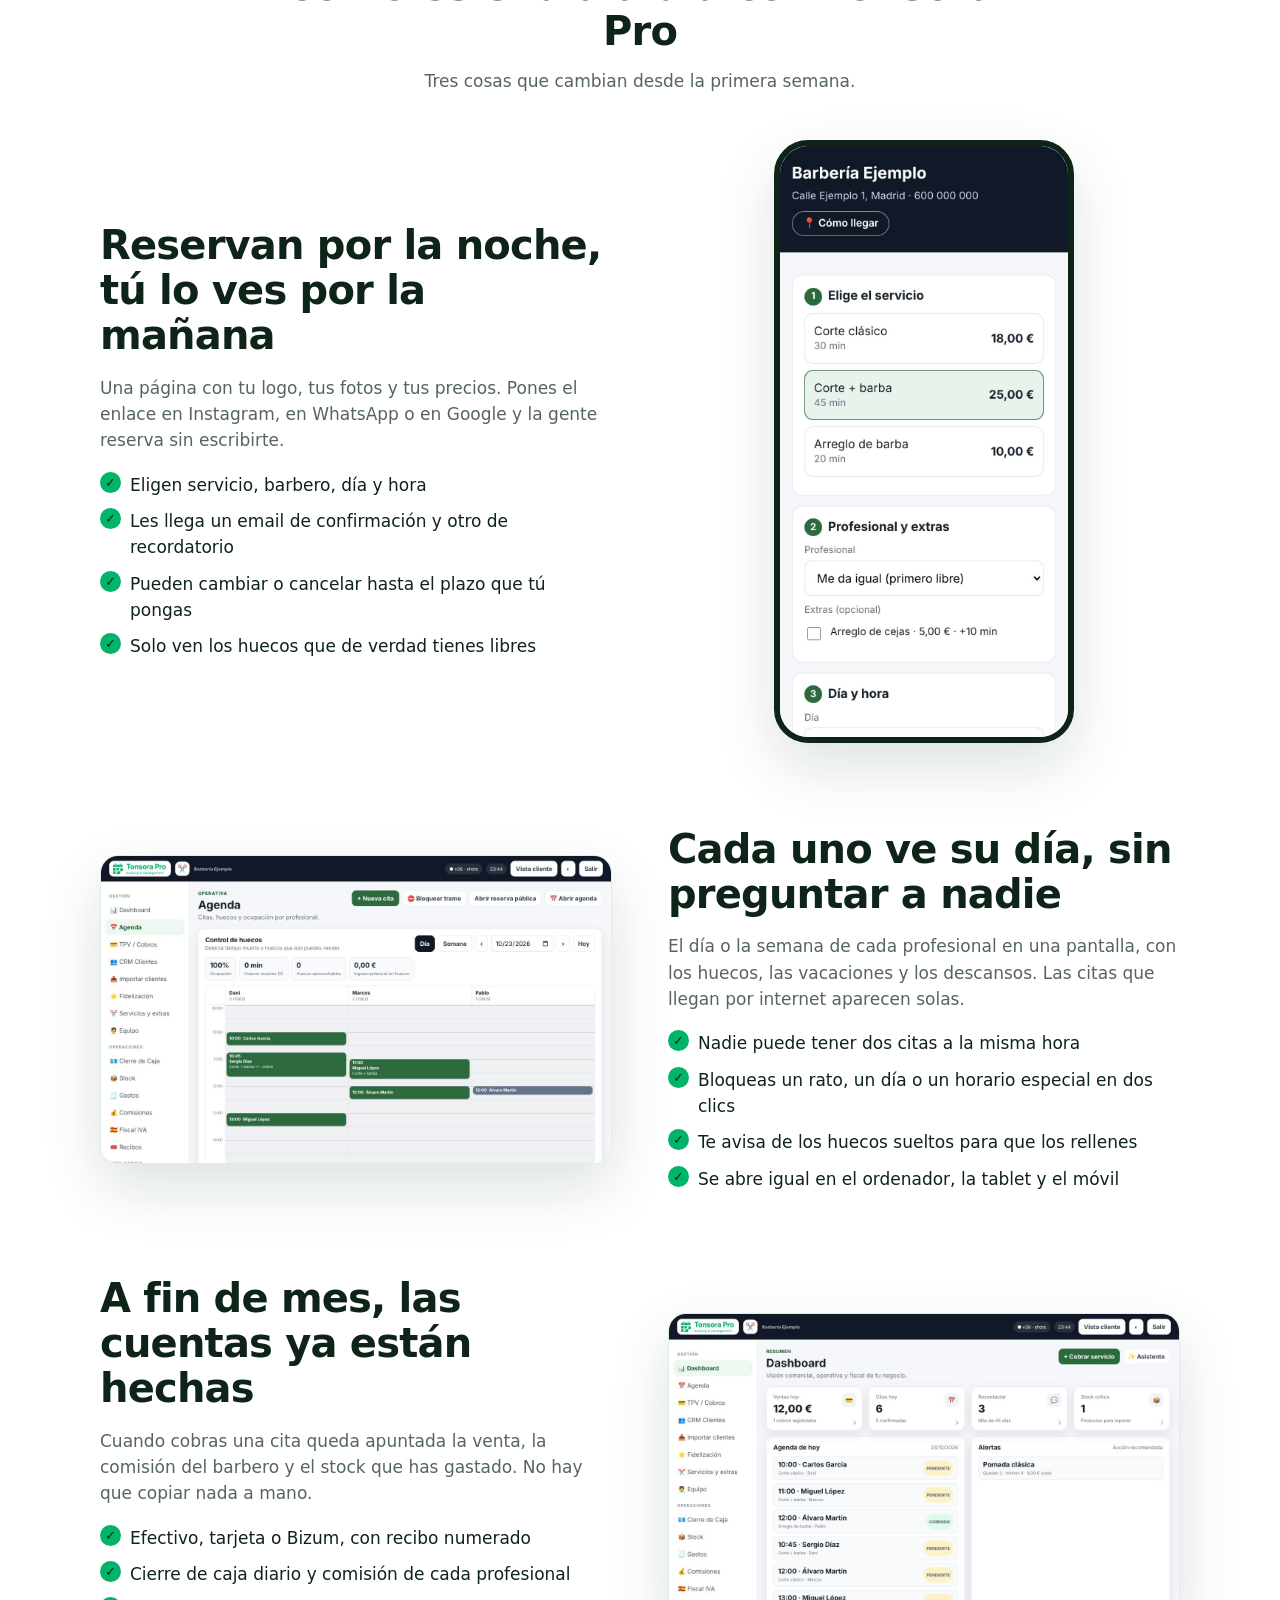
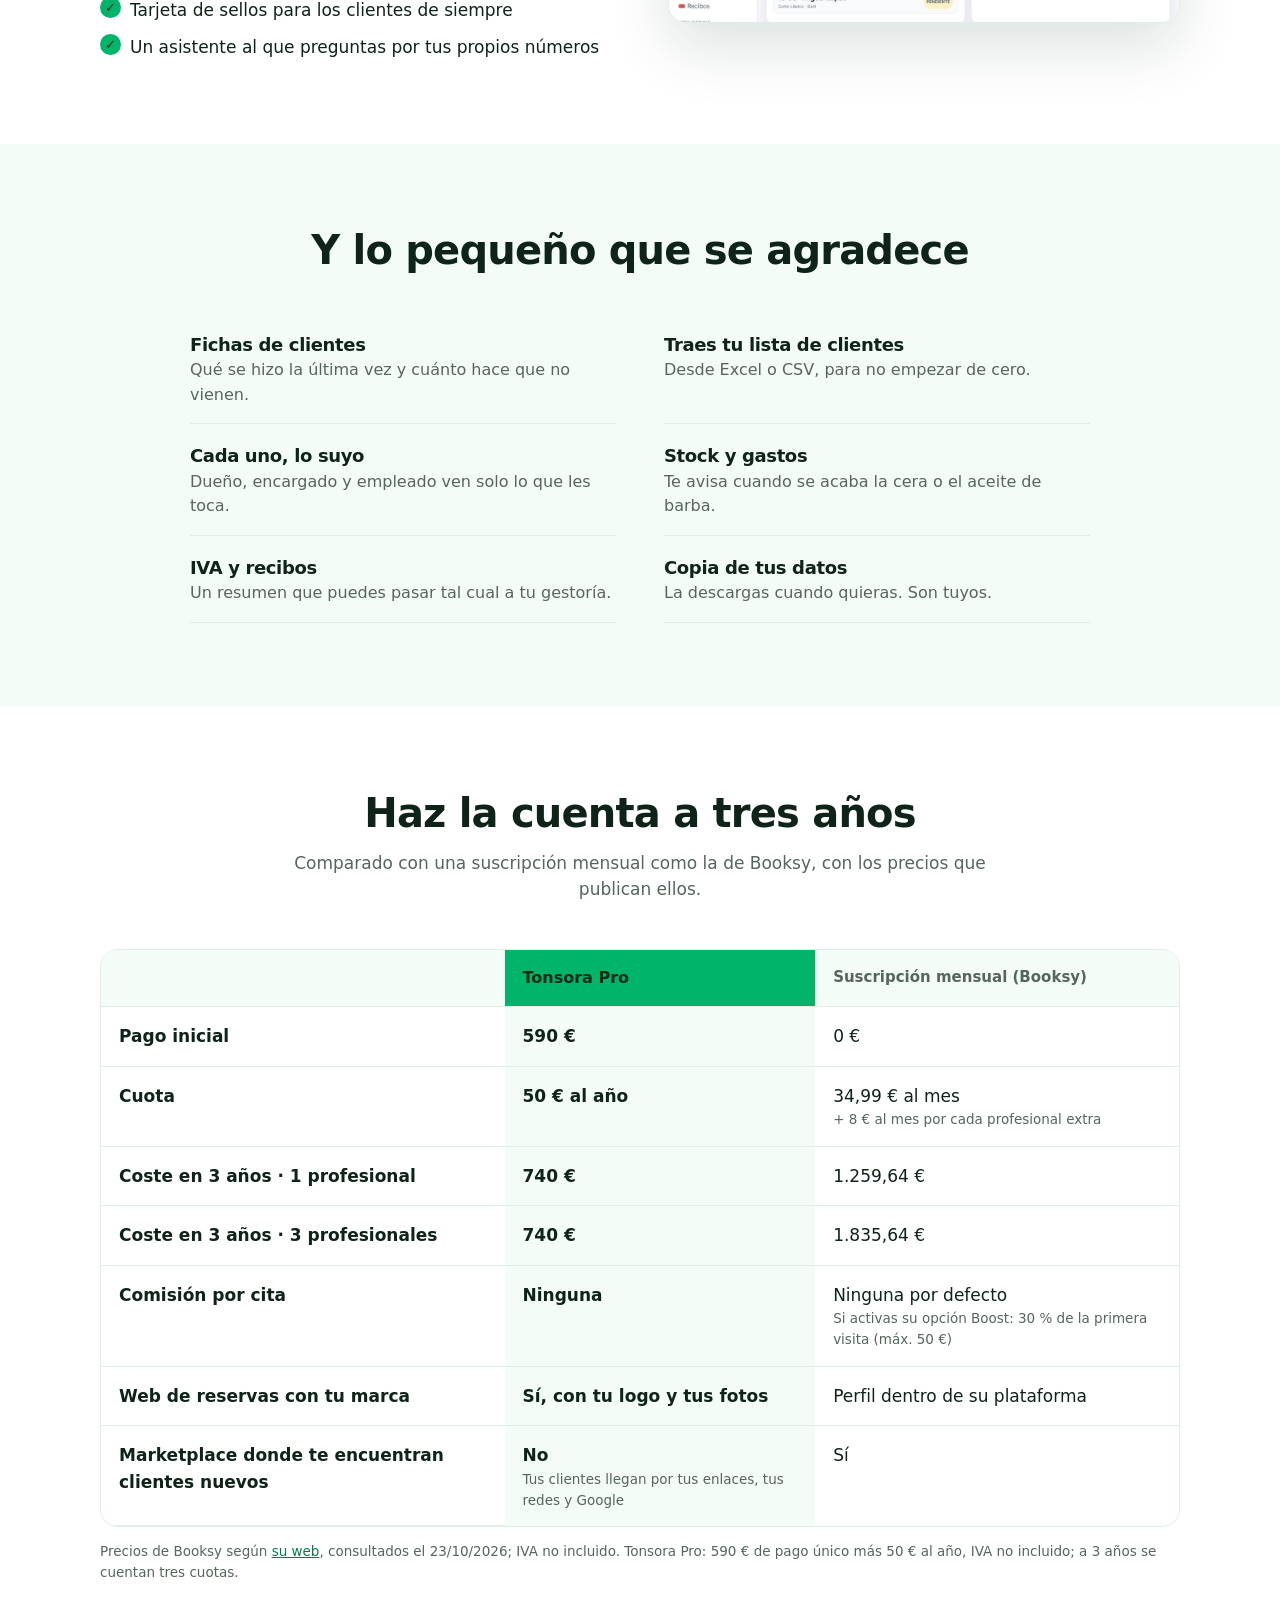
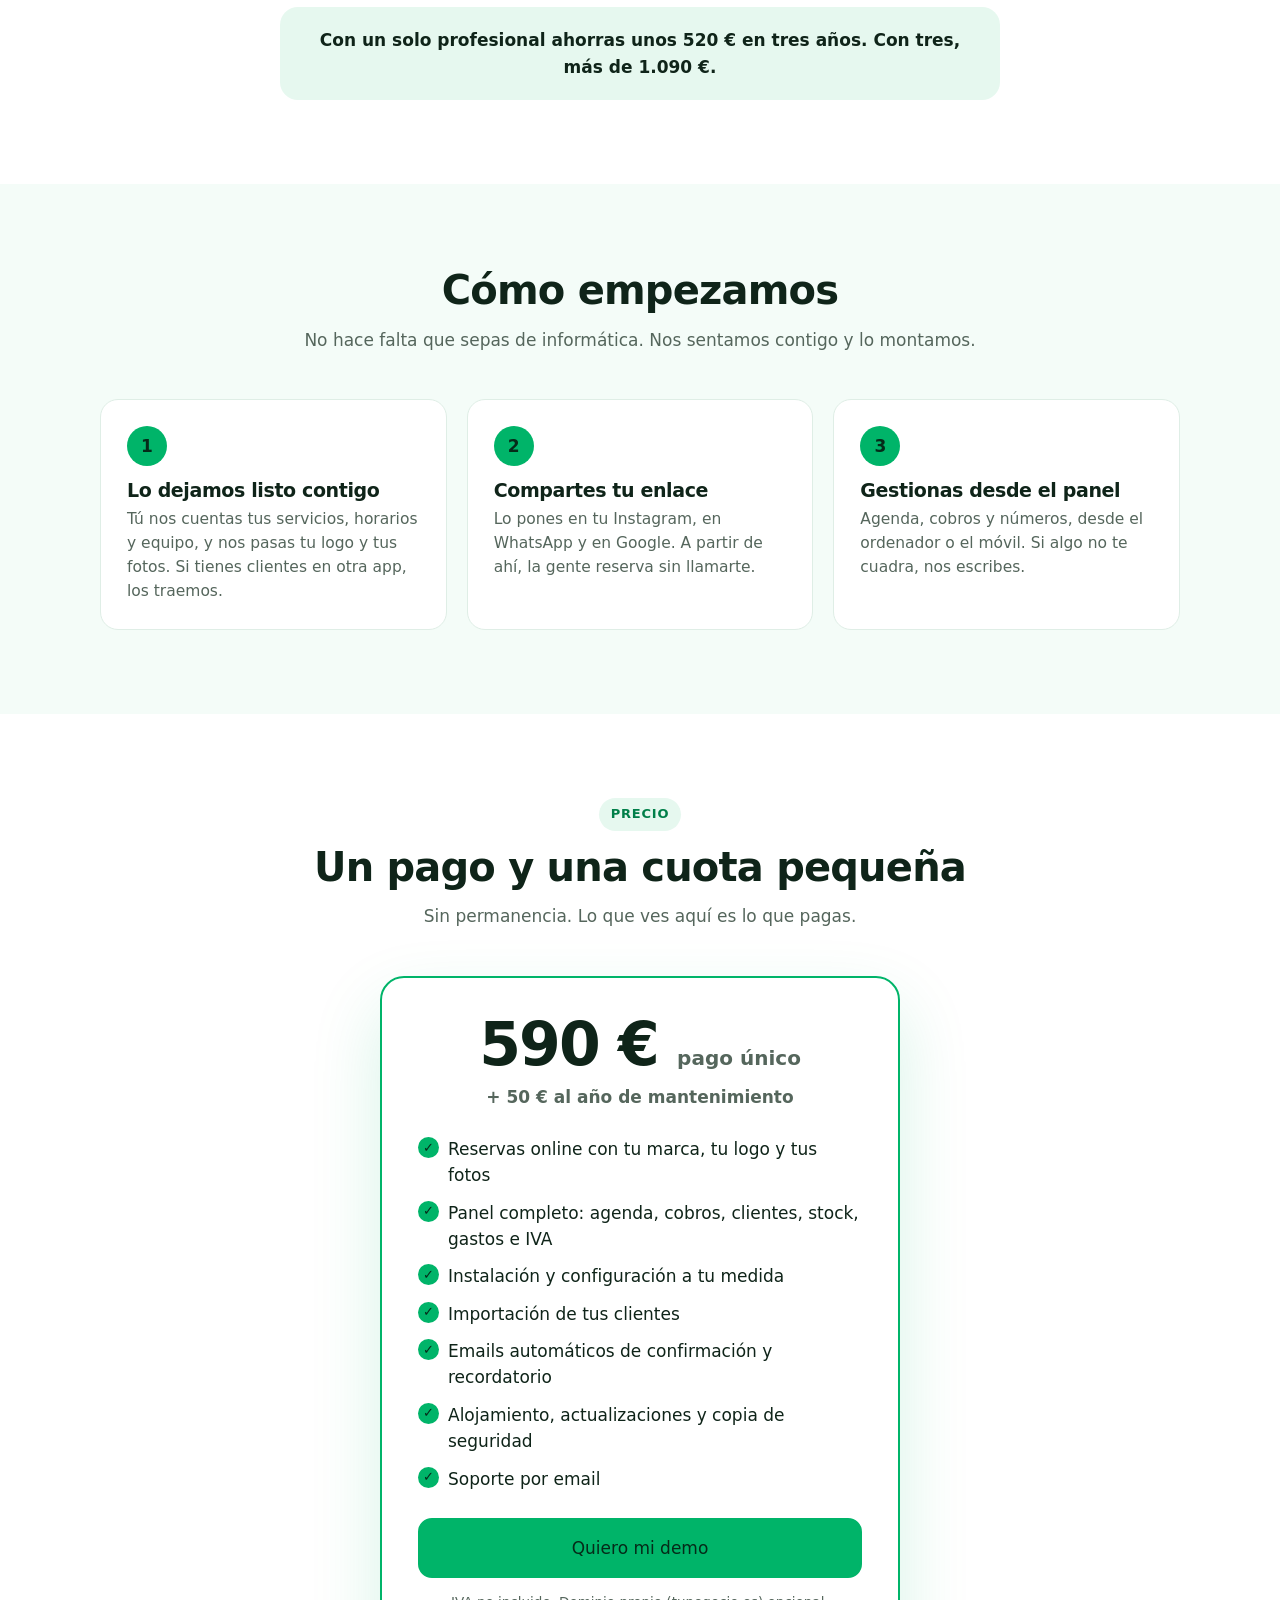
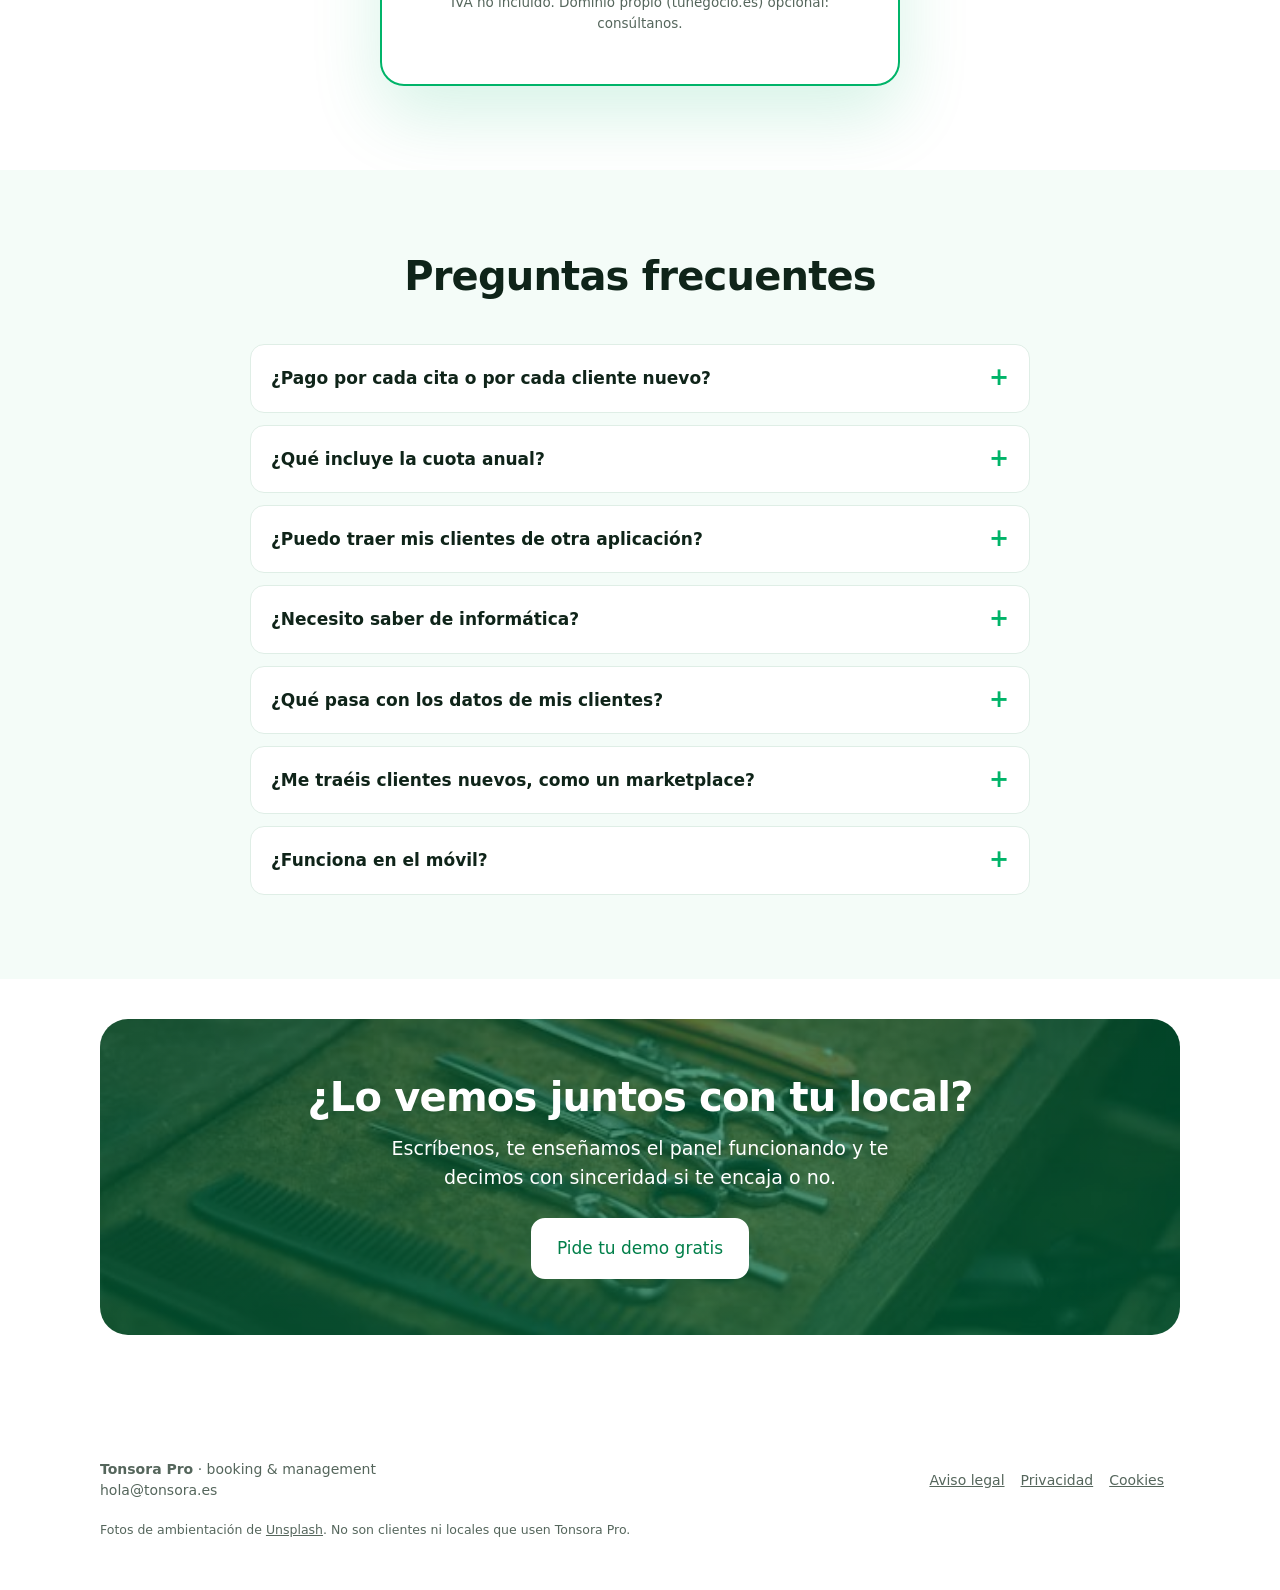
==== commit 727df54a: "Web de venta: fotos en alta calidad Co-Authored-By: Claude Sonnet 5.5 <noreply@anthropic.com> Claude" ====
--- a/web/index.html
+++ b/web/index.html
@@ -179,8 +179,8 @@
 
 <section class="soft"><div class="wrap human">
   <div class="pics">
-    <div class="ph"><img src="foto3.jpg" alt="Barbero perfilando el corte a un cliente" loading="lazy" width="600" height="750"></div>
-    <div class="ph"><img src="foto1.jpg" alt="Peluquera lavando el pelo a una clienta" loading="lazy" width="600" height="400" style="object-position:38% 50%"></div>
+    <div class="ph"><img src="foto3.jpg" alt="Barbero perfilando el corte a un cliente" loading="lazy" width="900" height="1125"></div>
+    <div class="ph"><img src="foto1.jpg" alt="Peluquera lavando el pelo a una clienta" loading="lazy" width="1000" height="667" style="object-position:38% 50%"></div>
   </div>
   <div>
     <h2>Seguro que te suena: el móvil sonando con el cliente en la silla</h2>
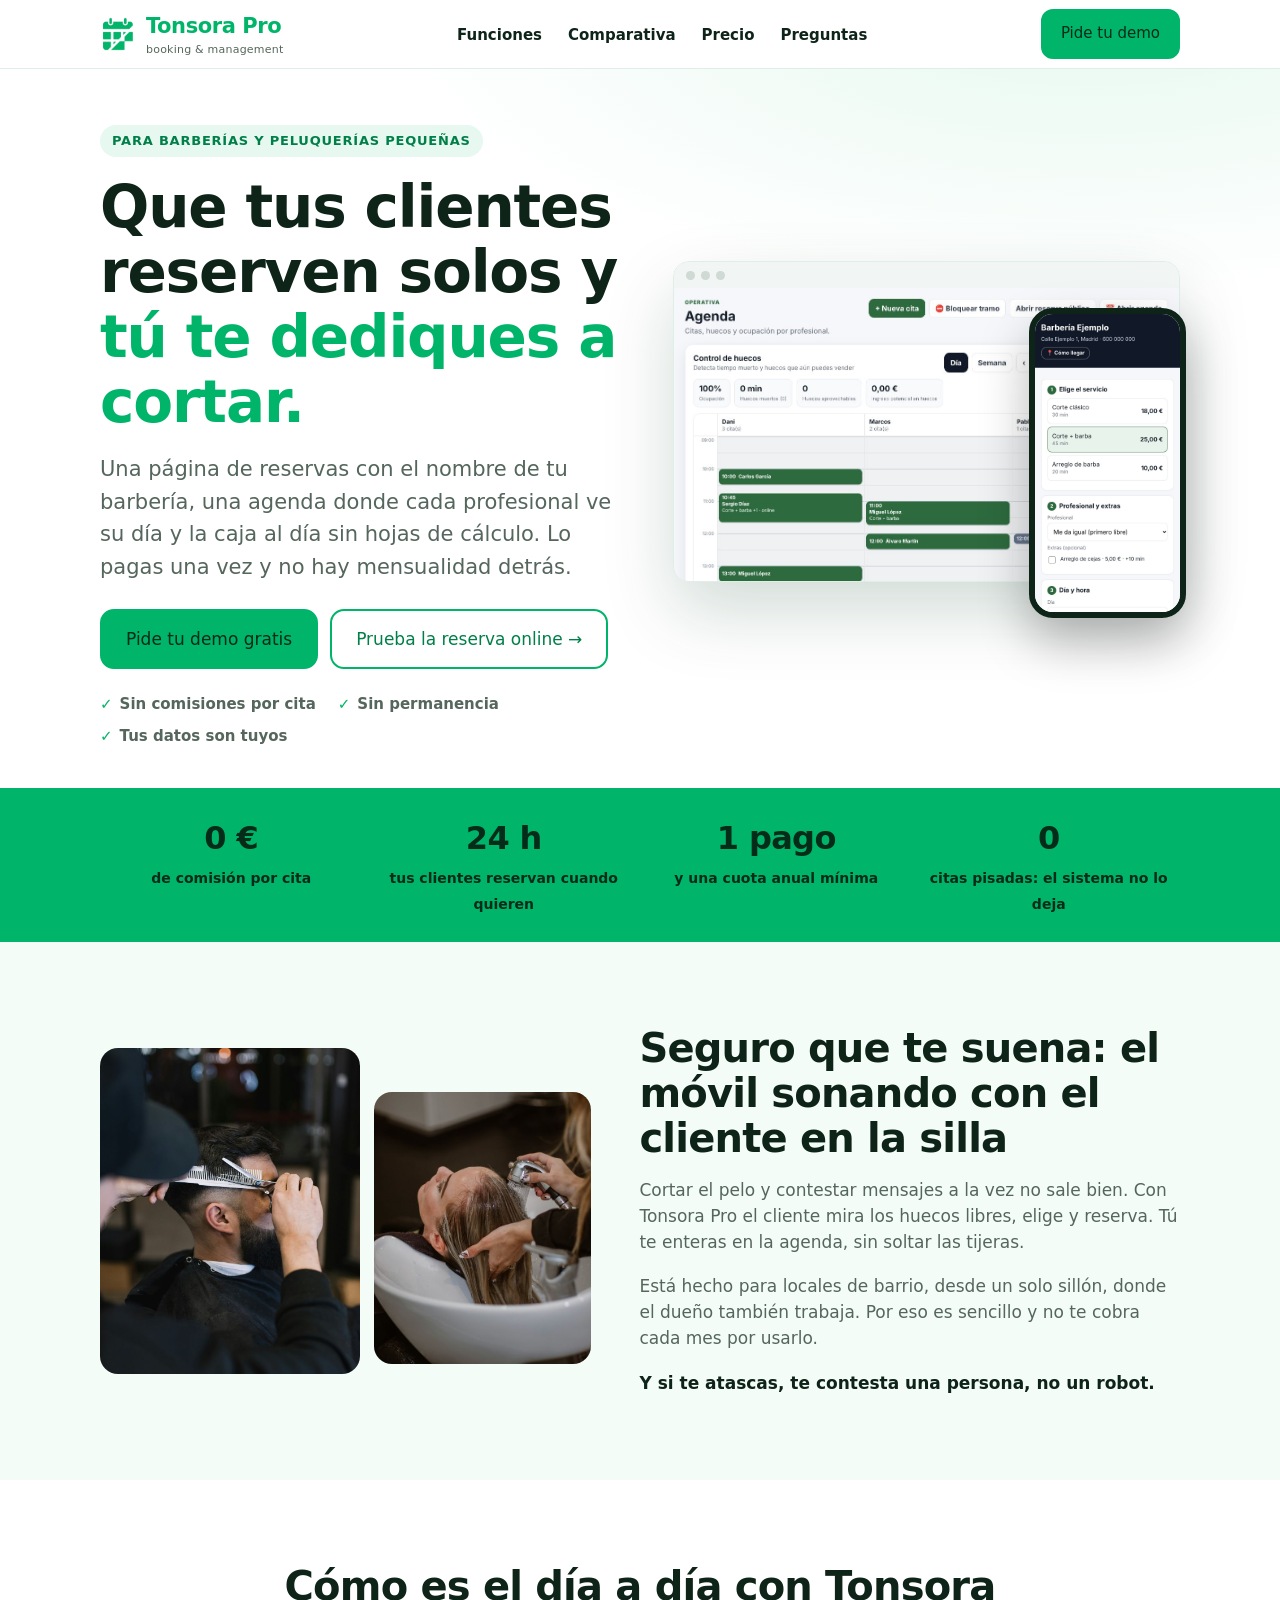
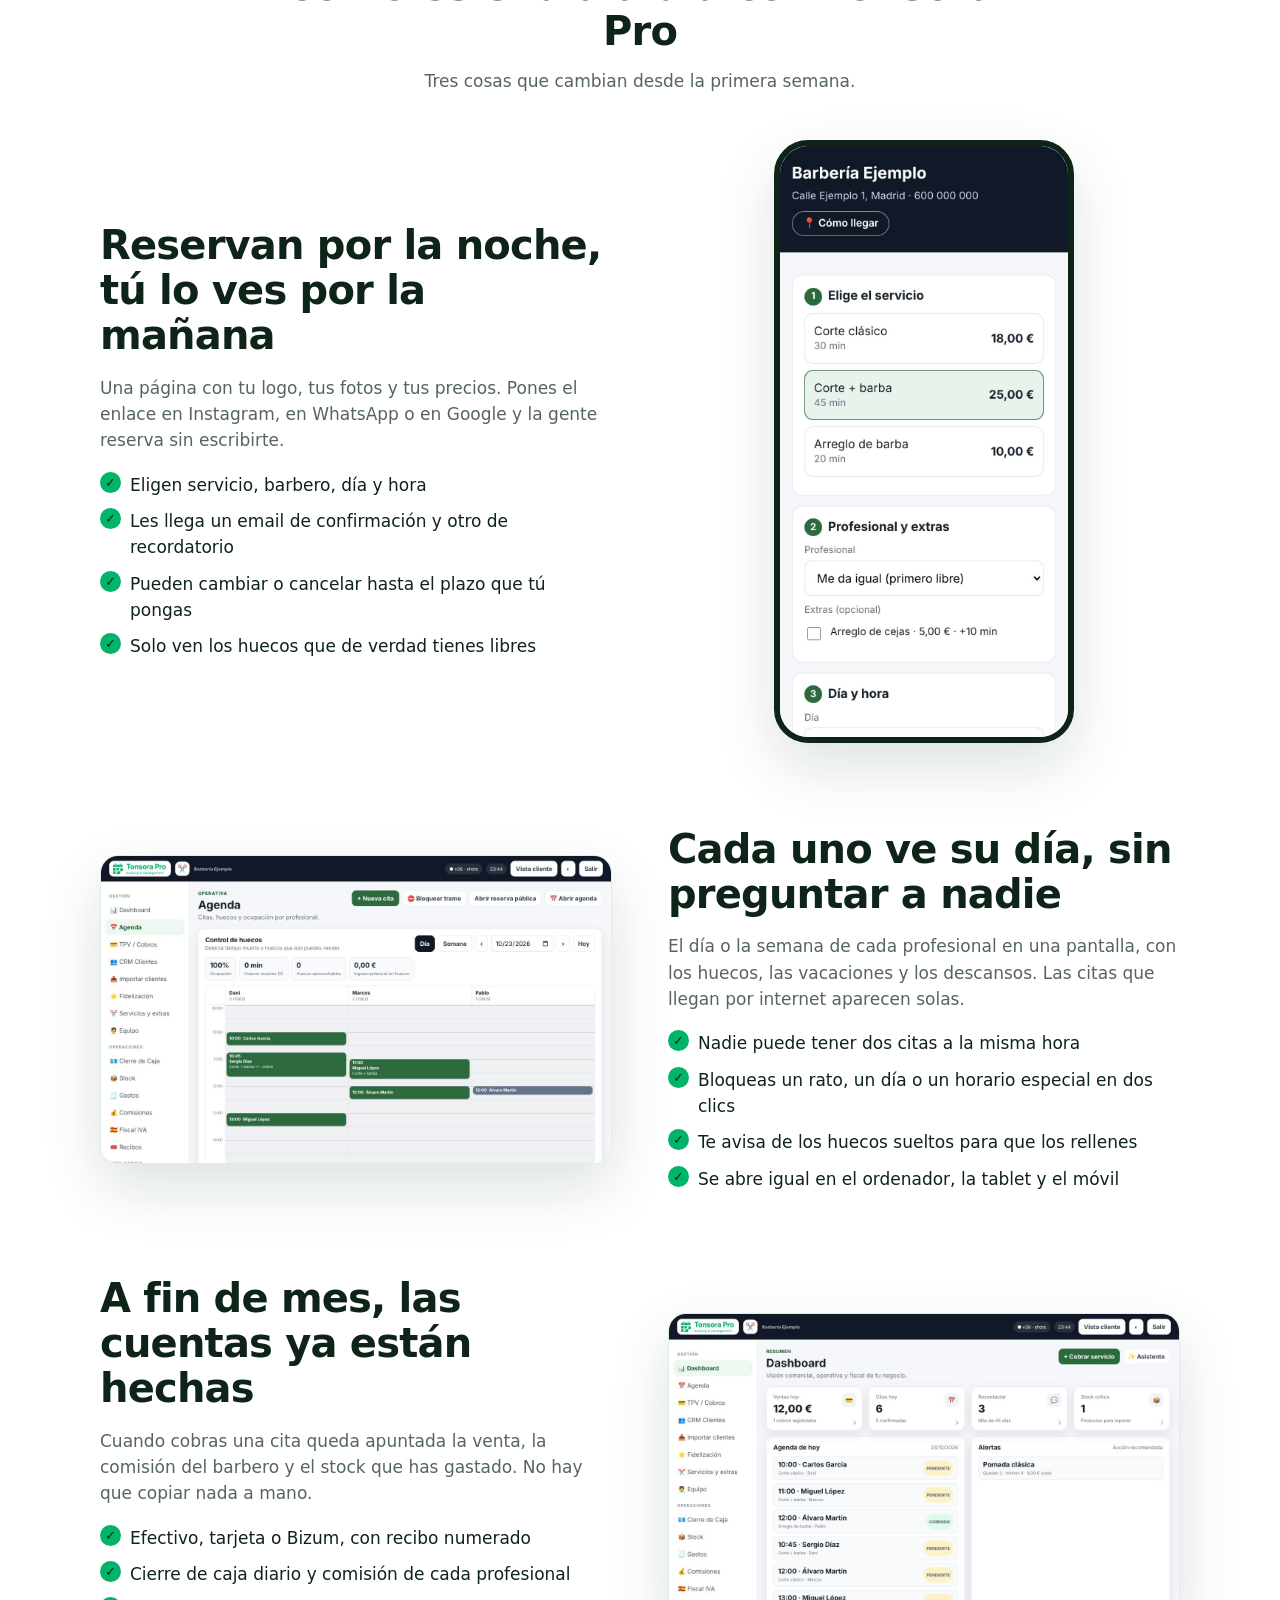
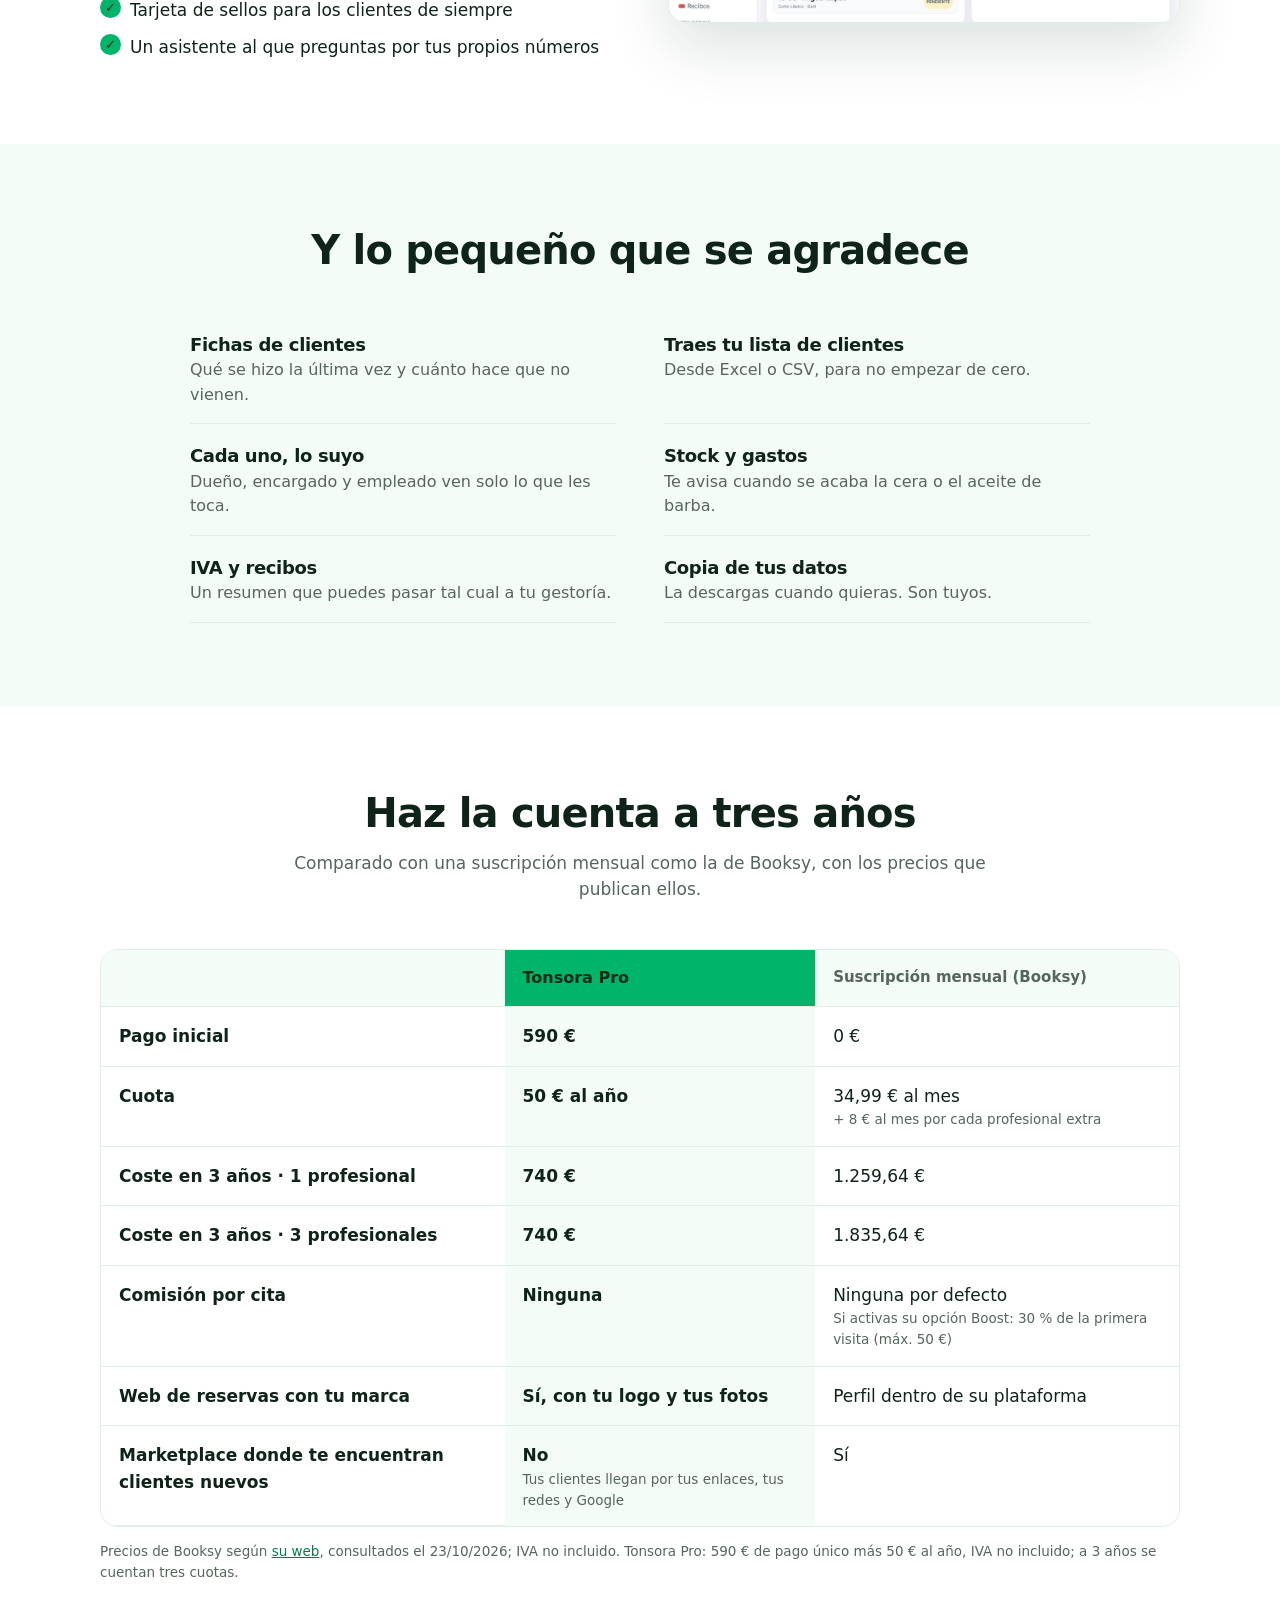
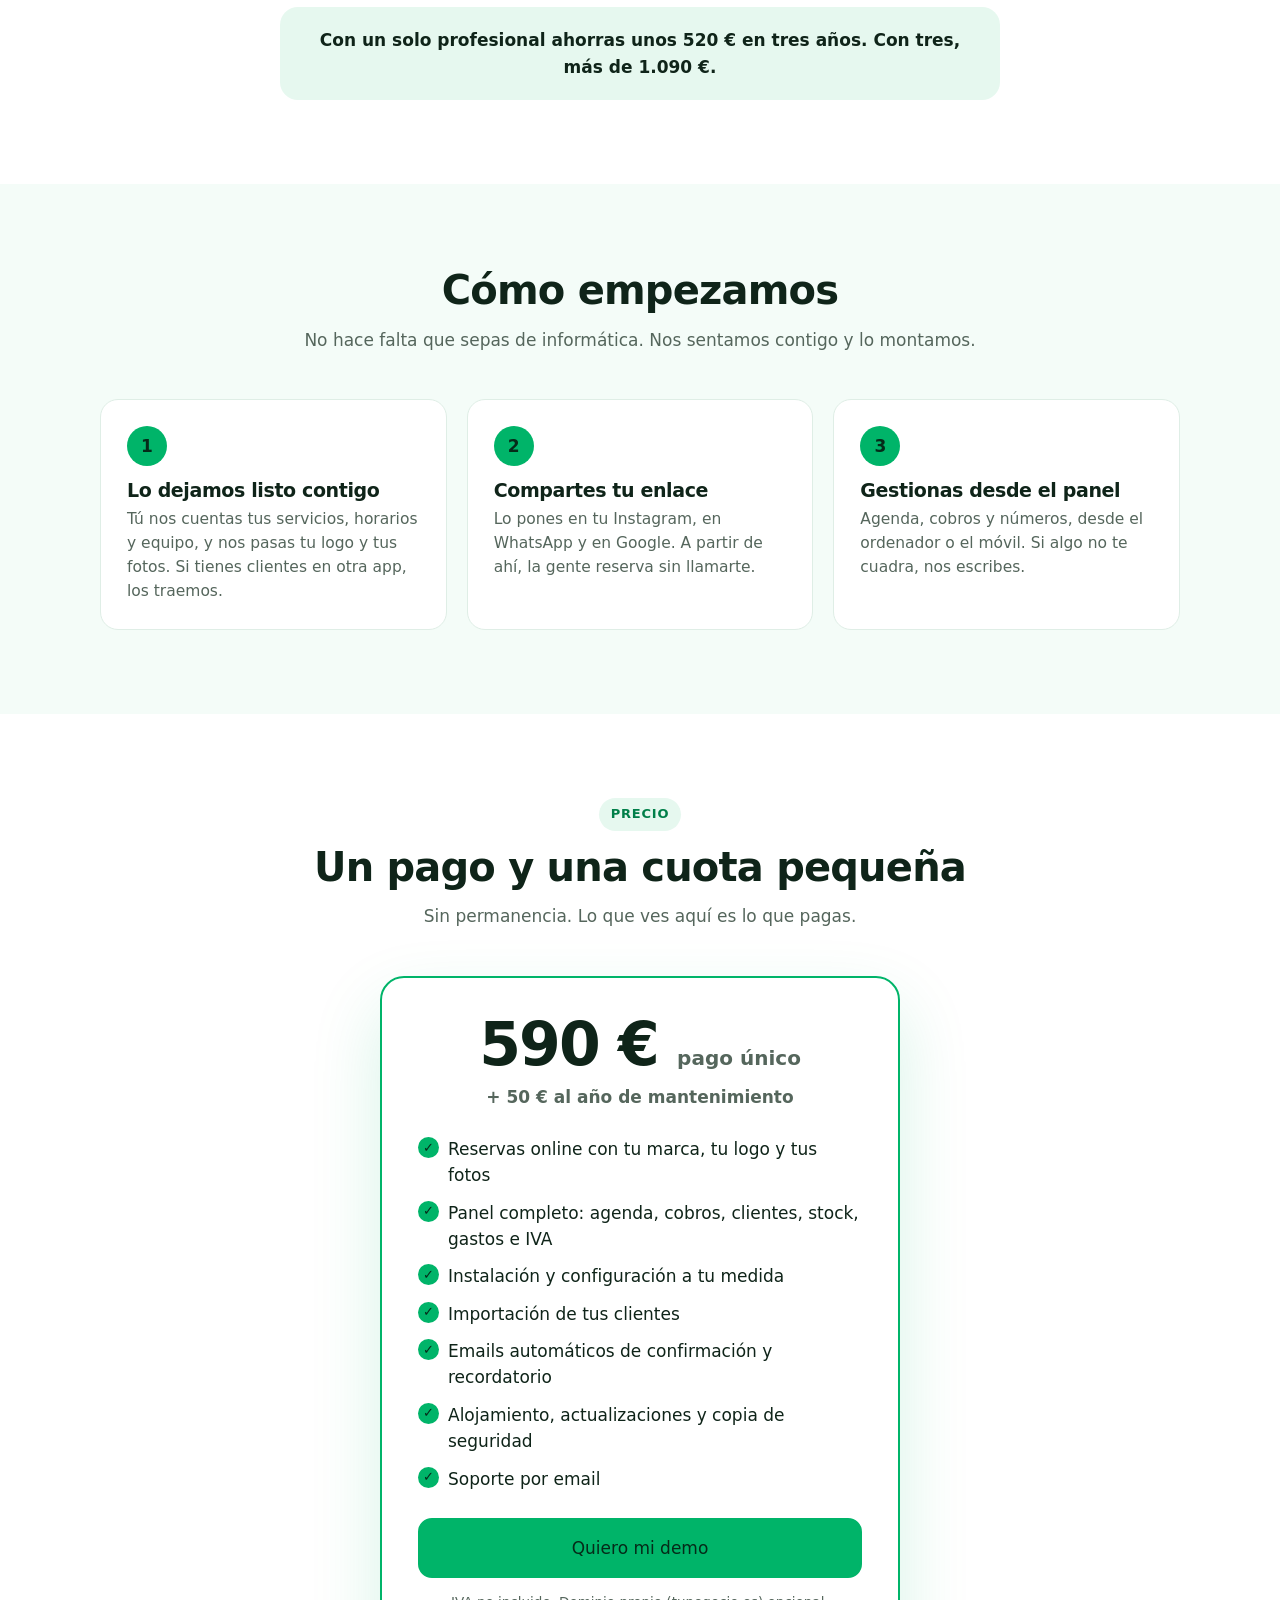
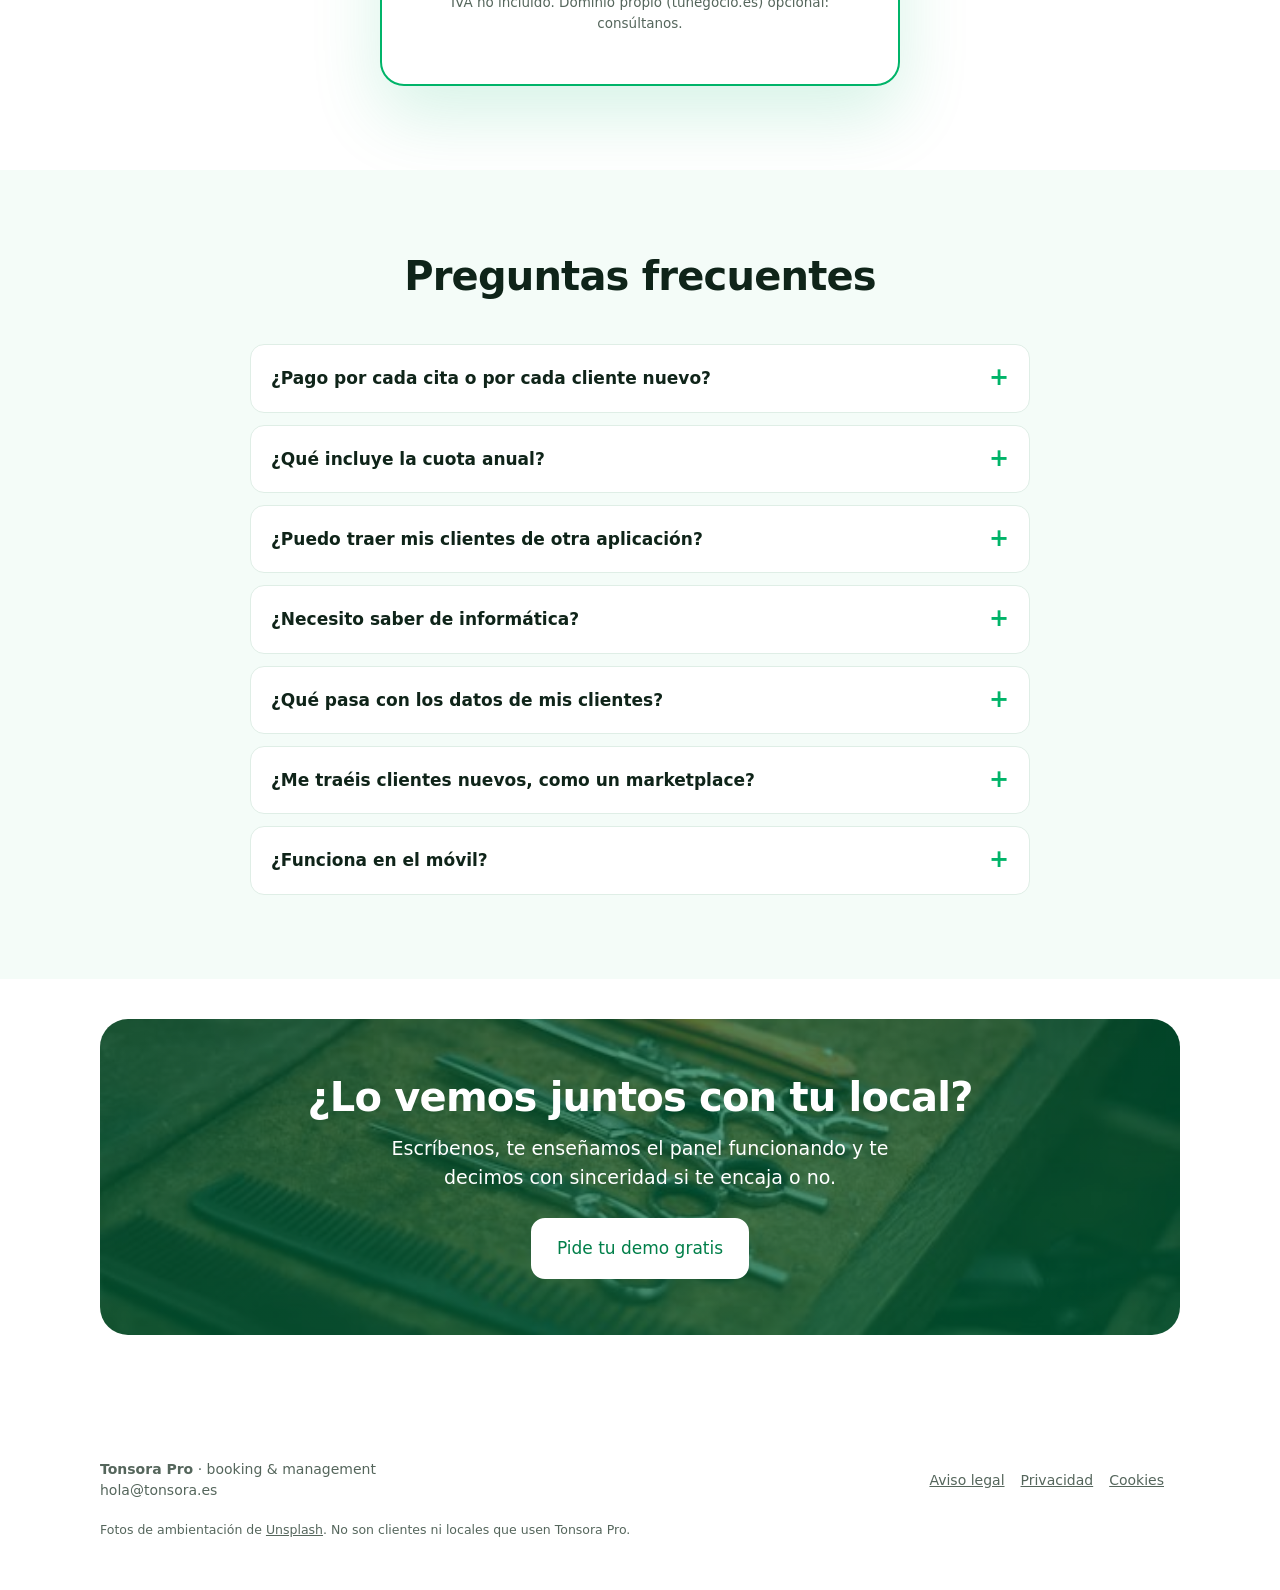
==== commit 393e0ef4: "Web de venta: frase sin límite de sillones Co-Authored-By: Claude Sonnet 5.5 <noreply@anthropic.com>" ====
--- a/web/index.html
+++ b/web/index.html
@@ -185,7 +185,7 @@
   <div>
     <h2>Seguro que te suena: el móvil sonando con el cliente en la silla</h2>
     <p style="margin-top:16px">Cortar el pelo y contestar mensajes a la vez no sale bien. Con Tonsora Pro el cliente mira los huecos libres, elige y reserva. Tú te enteras en la agenda, sin soltar las tijeras.</p>
-    <p>Está hecho para locales pequeños, de dos a cinco sillones, donde el dueño también trabaja. Por eso es sencillo y no te cobra cada mes por usarlo.</p>
+    <p>Está hecho para locales de barrio, desde un solo sillón, donde el dueño también trabaja. Por eso es sencillo y no te cobra cada mes por usarlo.</p>
     <div class="sign">Y si te atascas, te contesta una persona, no un robot.</div>
   </div>
 </div></section>
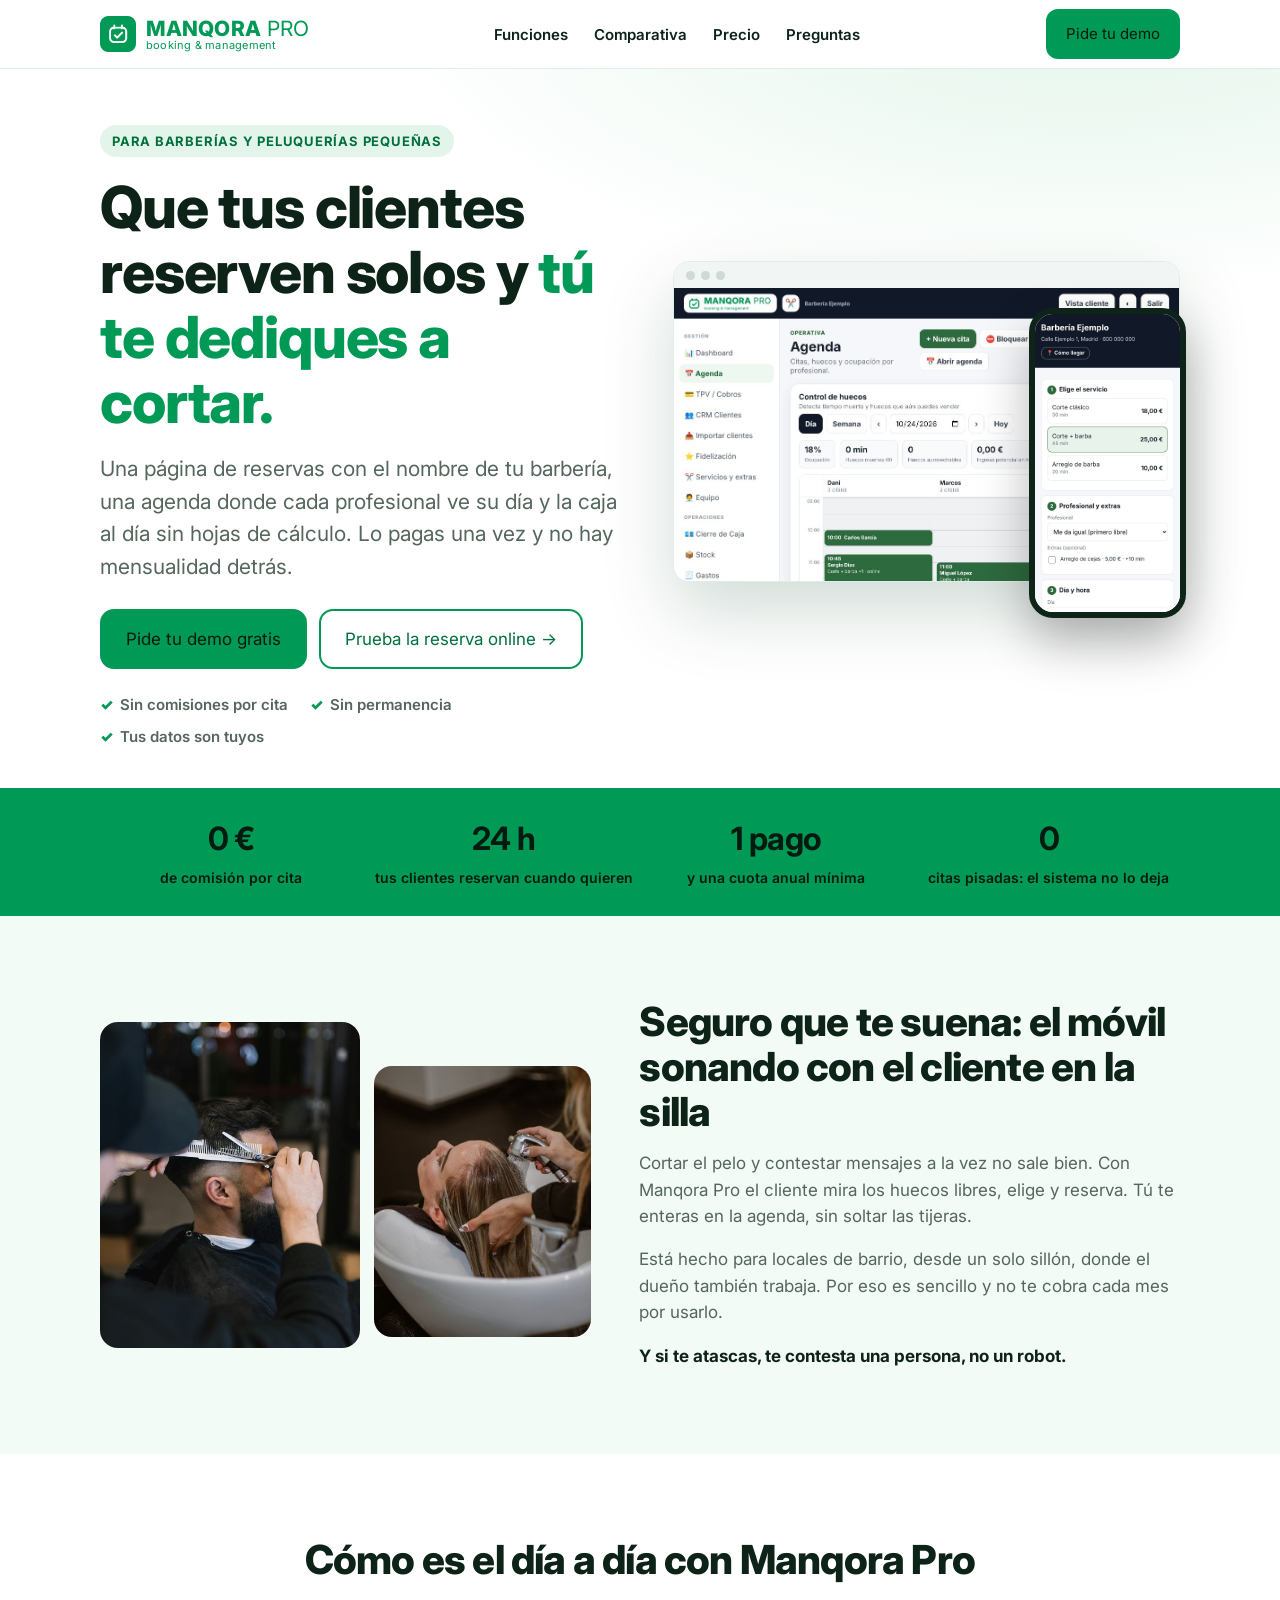
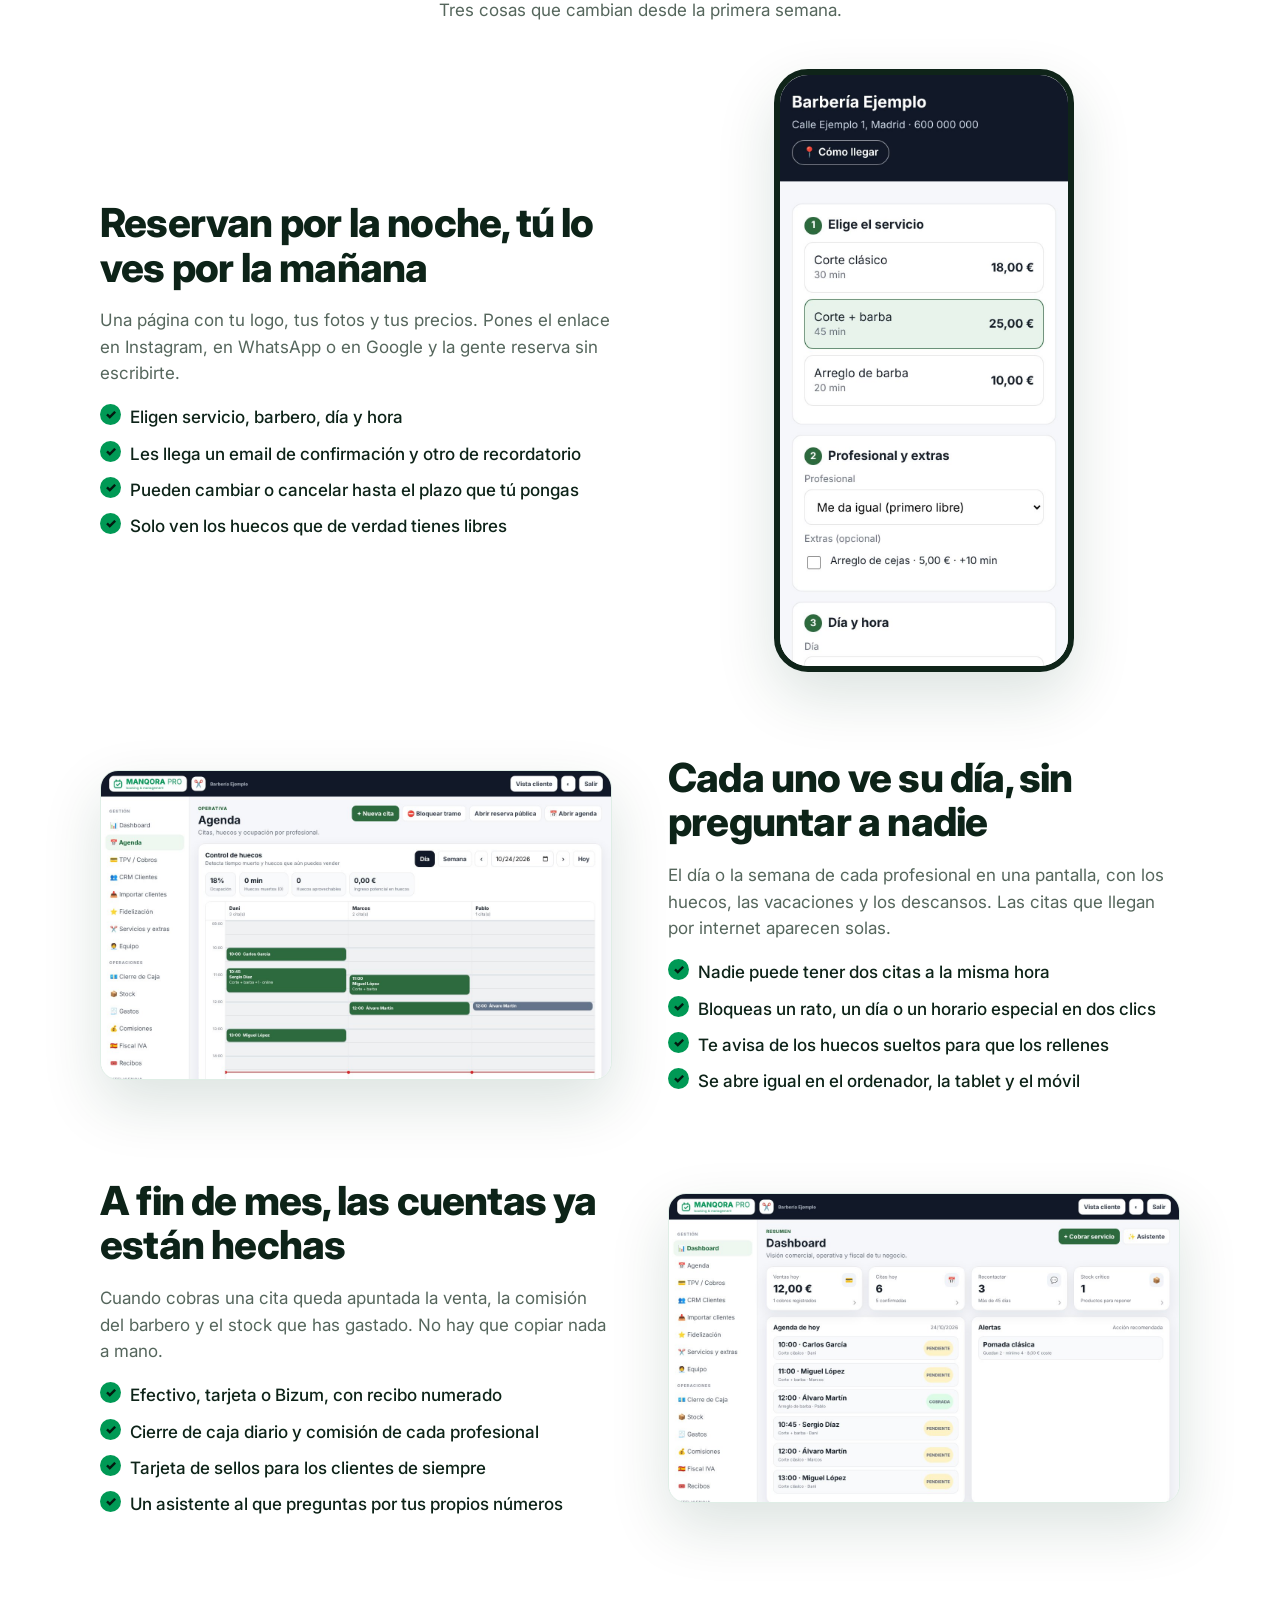
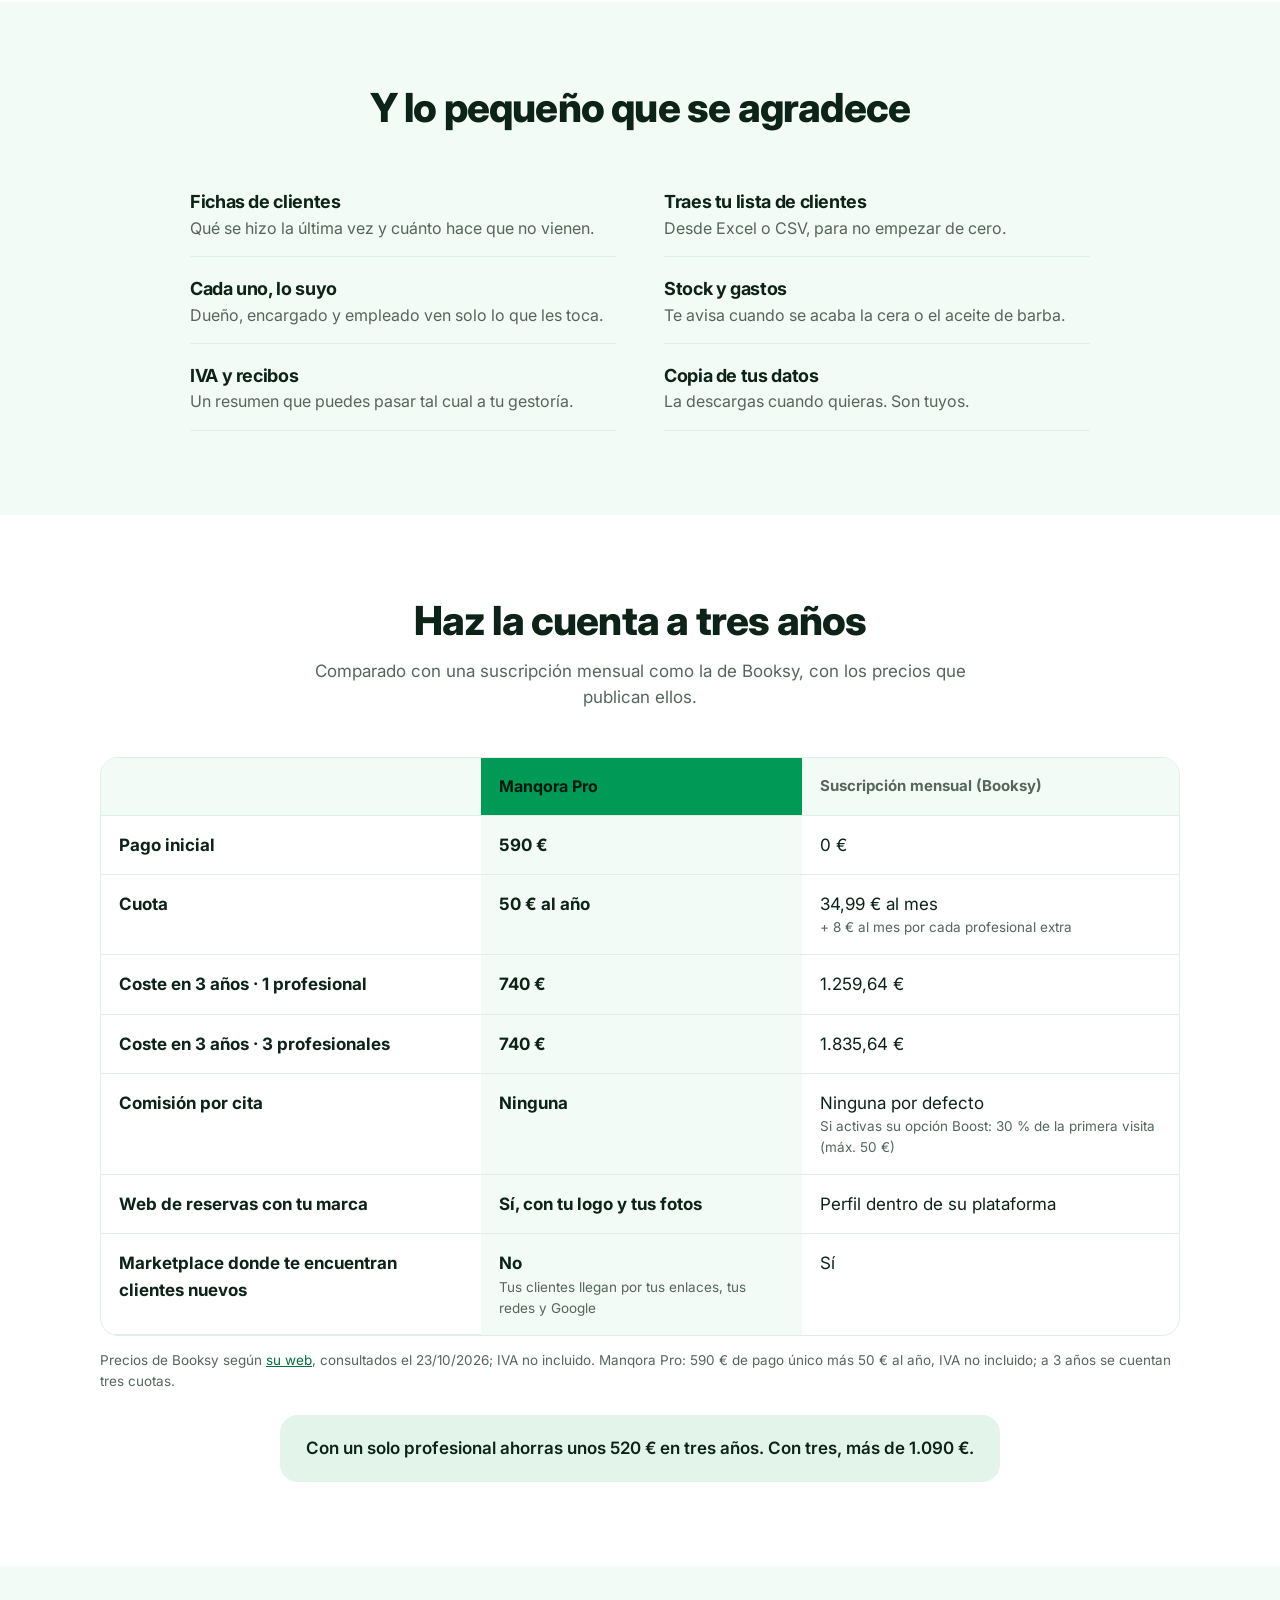
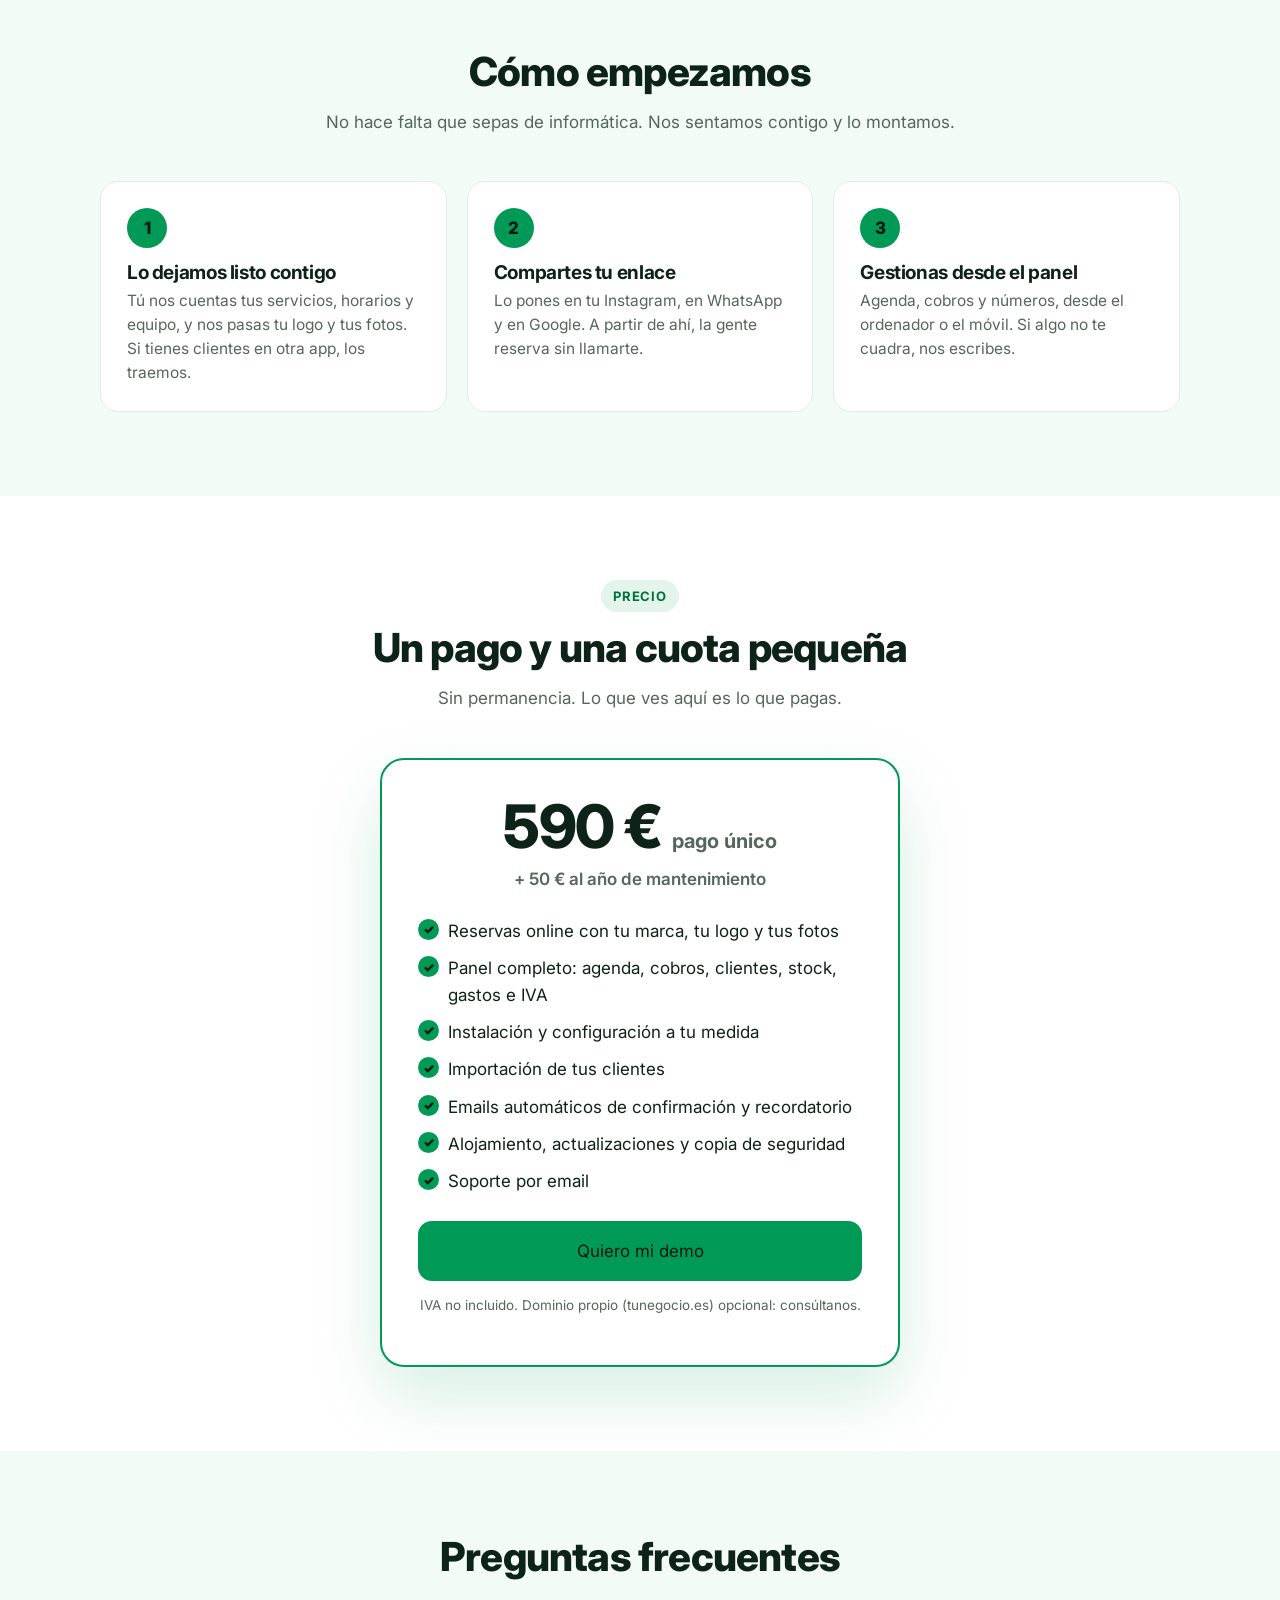
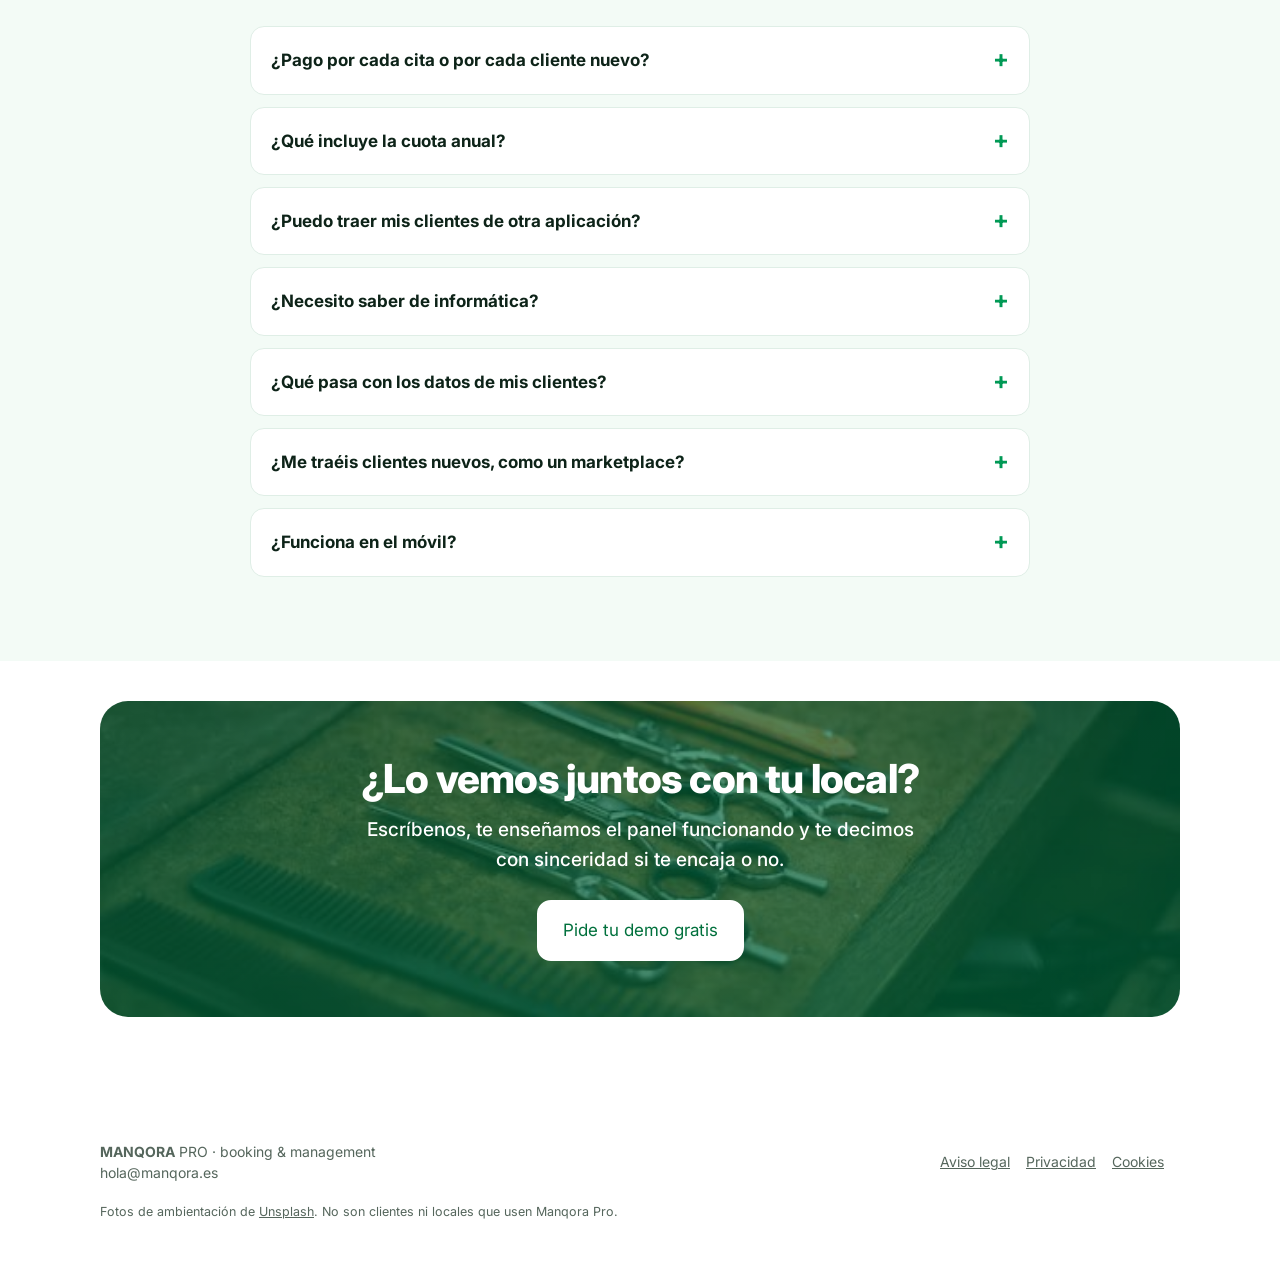
==== commit 0588cfd4: "Cambio de marca: Tonsora Pro -> Manqora Pro (logo, color, panel, reservas, web de venta, emails, doc" ====
--- a/web/index.html
+++ b/web/index.html
@@ -3,16 +3,16 @@
 <head>
 <meta charset="utf-8">
 <meta name="viewport" content="width=device-width,initial-scale=1">
-<title>Tonsora Pro · Reservas y gestión para barberías y peluquerías</title>
+<title>Manqora Pro · Reservas y gestión para barberías y peluquerías</title>
 <meta name="description" content="Reservas online con tu marca, agenda por profesional y control del negocio en un solo panel. Pago único, sin comisiones por cita.">
-<meta property="og:title" content="Tonsora Pro · Reservas y gestión para barberías y peluquerías">
+<meta property="og:title" content="Manqora Pro · Reservas y gestión para barberías y peluquerías">
 <meta property="og:description" content="Pago único, sin comisiones por cita y con tus clientes siempre tuyos.">
-<link rel="icon" type="image/png" href="logo.png">
+<link rel="icon" type="image/png" href="logo.png"><link rel="preconnect" href="https://fonts.googleapis.com"><link rel="stylesheet" href="https://fonts.googleapis.com/css2?family=Inter:wght@400;500;600;700;800&display=swap">
 <style>
-:root{--g:#00B469;--gd:#007f49;--gs:#e6f8ef;--gx:#f4fcf8;--ink:#0f2419;--mut:#55665c;--line:#dfeee6;--w:#fff;--r:18px}
+:root{--g:#009955;--gd:#00703c;--gs:#e3f5ea;--gx:#f3fbf6;--ink:#0d2318;--mut:#55665c;--line:#dfeee6;--w:#fff;--r:18px}
 *{box-sizing:border-box}
 html{scroll-behavior:smooth}
-body{margin:0;background:var(--w);color:var(--ink);font:17px/1.55 system-ui,-apple-system,"Segoe UI",Roboto,Helvetica,Arial,sans-serif;-webkit-font-smoothing:antialiased}
+body{margin:0;background:var(--w);color:var(--ink);font:17px/1.55 Inter,system-ui,-apple-system,"Segoe UI",Roboto,Helvetica,Arial,sans-serif;-webkit-font-smoothing:antialiased}
 a{color:var(--gd)}
 img{max-width:100%;height:auto;display:block}
 .wrap{max-width:1120px;margin:0 auto;padding:0 20px}
@@ -23,8 +23,8 @@
 .eyebrow{display:inline-block;background:var(--gs);color:var(--gd);font-weight:700;font-size:13px;letter-spacing:.06em;text-transform:uppercase;padding:6px 12px;border-radius:999px}
 .lead{font-size:clamp(18px,2vw,21px);color:var(--mut);max-width:620px}
 /* botones: verde de marca con texto oscuro (contraste AA) */
-.btn{display:inline-flex;align-items:center;justify-content:center;gap:8px;padding:15px 24px;border-radius:14px;font:700 17px/1 inherit;font-family:inherit;text-decoration:none;border:2px solid var(--g);background:var(--g);color:#052b19;cursor:pointer;transition:transform .15s,box-shadow .15s}
-.btn:hover{transform:translateY(-1px);box-shadow:0 10px 24px rgba(0,180,105,.28)}
+.btn{display:inline-flex;align-items:center;justify-content:center;gap:8px;padding:15px 24px;border-radius:14px;font:700 17px/1 inherit;font-family:inherit;text-decoration:none;border:2px solid var(--g);background:var(--g);color:#031a10;cursor:pointer;transition:transform .15s,box-shadow .15s}
+.btn:hover{transform:translateY(-1px);box-shadow:0 10px 24px rgba(0,153,85,.28)}
 .btn.ghost{background:#fff;color:var(--gd)}
 .btn.sm{padding:11px 18px;font-size:15px;border-radius:12px}
 /* nav */
@@ -32,8 +32,8 @@
 nav .in{display:flex;align-items:center;justify-content:space-between;gap:16px;height:68px}
 .brand{display:flex;align-items:center;gap:10px;text-decoration:none;color:var(--ink)}
 .brand img{width:36px;height:36px}
-.brand b{font-size:21px;letter-spacing:-.02em;color:var(--g)}
-.brand small{display:block;font-size:11px;color:var(--mut);letter-spacing:.02em;margin-top:-2px}
+.brand span{font-size:21px;color:var(--g);font-weight:400;line-height:1.1}.brand b{font-weight:800;letter-spacing:.005em}
+.brand small{display:block;font-size:11px;font-weight:400;color:var(--g);letter-spacing:.02em;margin-top:-2px}
 nav ul{display:flex;gap:26px;list-style:none;margin:0;padding:0}
 nav ul a{text-decoration:none;color:var(--ink);font-weight:600;font-size:15px}
 nav ul a:hover{color:var(--gd)}
@@ -51,7 +51,7 @@
 .laptop .bar i{width:9px;height:9px;border-radius:50%;background:#cfdad4;display:block}
 .phone{position:absolute;right:-6px;bottom:-6px;width:31%;min-width:128px;border-radius:24px;border:6px solid #0f2419;overflow:hidden;box-shadow:0 24px 50px rgba(0,0,0,.28);background:#fff}
 /* tira */
-.strip{background:var(--g);color:#052b19}
+.strip{background:var(--g);color:#031a10}
 .strip .in{display:grid;grid-template-columns:repeat(4,1fr);gap:10px;padding:26px 20px;text-align:center}
 .strip b{display:block;font-size:clamp(22px,3vw,32px);letter-spacing:-.02em}
 .strip span{font-size:14px;font-weight:600}
@@ -65,7 +65,7 @@
 .split .txt p{color:var(--mut)}
 .split ul{padding:0;margin:18px 0 0;list-style:none;display:grid;gap:10px}
 .split li{padding-left:30px;position:relative;font-weight:500}
-.split li::before{content:"✓";position:absolute;left:0;top:0;width:21px;height:21px;border-radius:50%;background:var(--g);color:#052b19;font-weight:900;font-size:13px;display:grid;place-items:center;line-height:1}
+.split li::before{content:"✓";position:absolute;left:0;top:0;width:21px;height:21px;border-radius:50%;background:var(--g);color:#031a10;font-weight:900;font-size:13px;display:grid;place-items:center;line-height:1}
 .frame{border-radius:var(--r);border:1px solid var(--line);box-shadow:0 24px 60px rgba(0,60,35,.14);overflow:hidden;background:#fff}
 .frame.phoneframe{max-width:300px;margin:0 auto;border:6px solid #0f2419;border-radius:34px}
 .soft{background:var(--gx)}
@@ -79,7 +79,7 @@
 .cmp th,.cmp td{padding:16px 18px;text-align:left;border-bottom:1px solid var(--line);vertical-align:top}
 .cmp tr:last-child td{border-bottom:0}
 .cmp thead th{background:var(--gx);font-size:15px;color:var(--mut)}
-.cmp thead th.us{background:var(--g);color:#052b19;font-size:16px}
+.cmp thead th.us{background:var(--g);color:#031a10;font-size:16px}
 .cmp td.us{background:var(--gx);font-weight:700}
 .cmp td small{display:block;font-weight:400;color:var(--mut);font-size:13.5px}
 .note{color:var(--mut);font-size:13.5px;margin-top:14px}
@@ -87,16 +87,16 @@
 /* pasos */
 .steps{display:grid;grid-template-columns:repeat(3,1fr);gap:20px;counter-reset:s}
 .step{background:#fff;border:1px solid var(--line);border-radius:var(--r);padding:26px;position:relative}
-.step::before{counter-increment:s;content:counter(s);display:grid;place-items:center;width:40px;height:40px;border-radius:50%;background:var(--g);color:#052b19;font-weight:800;margin-bottom:14px}
+.step::before{counter-increment:s;content:counter(s);display:grid;place-items:center;width:40px;height:40px;border-radius:50%;background:var(--g);color:#031a10;font-weight:800;margin-bottom:14px}
 .step p{margin:6px 0 0;color:var(--mut);font-size:15.5px}
 /* precio */
-.price{max-width:520px;margin:0 auto;background:#fff;border:2px solid var(--g);border-radius:24px;padding:36px;box-shadow:0 30px 70px rgba(0,180,105,.16);text-align:center}
+.price{max-width:520px;margin:0 auto;background:#fff;border:2px solid var(--g);border-radius:24px;padding:36px;box-shadow:0 30px 70px rgba(0,153,85,.16);text-align:center}
 .price .big{font-size:60px;font-weight:800;letter-spacing:-.03em;line-height:1}
 .price .big small{font-size:20px;font-weight:700;color:var(--mut);letter-spacing:0}
 .price .yr{margin:10px 0 0;color:var(--mut);font-weight:600}
 .price ul{list-style:none;padding:0;margin:26px 0;text-align:left;display:grid;gap:11px}
 .price li{padding-left:30px;position:relative}
-.price li::before{content:"✓";position:absolute;left:0;top:1px;width:21px;height:21px;border-radius:50%;background:var(--g);color:#052b19;font-weight:900;font-size:13px;display:grid;place-items:center}
+.price li::before{content:"✓";position:absolute;left:0;top:1px;width:21px;height:21px;border-radius:50%;background:var(--g);color:#031a10;font-weight:900;font-size:13px;display:grid;place-items:center}
 .price .btn{width:100%}
 /* faq */
 .faq{max-width:780px;margin:0 auto;display:grid;gap:12px}
@@ -107,7 +107,7 @@
 details[open] summary::after{content:"–"}
 details p{margin:0 0 16px;color:var(--mut)}
 /* cta final */
-.final{background:var(--g);color:#052b19;text-align:center;border-radius:28px;padding:56px 24px;margin:0 20px}
+.final{background:var(--g);color:#031a10;text-align:center;border-radius:28px;padding:56px 24px;margin:0 20px}
 .final p{max-width:560px;margin:14px auto 26px;font-weight:500;font-size:19px}
 .final .btn{background:#fff;border-color:#fff;color:var(--gd)}
 footer{padding:40px 0 50px;color:var(--mut);font-size:14px}
@@ -148,9 +148,9 @@
 <body>
 
 <nav class="top"><div class="wrap in">
-  <a class="brand" href="#"><img src="logo.png" alt=""><span><b>Tonsora Pro</b><small>booking &amp; management</small></span></a>
+  <a class="brand" href="#"><img src="logo.png" alt=""><span><b>MANQORA</b> PRO<small>booking &amp; management</small></span></a>
   <ul><li><a href="#funciones">Funciones</a></li><li><a href="#comparativa">Comparativa</a></li><li><a href="#precio">Precio</a></li><li><a href="#preguntas">Preguntas</a></li></ul>
-  <a class="btn sm" href="mailto:hola@tonsora.es?subject=Quiero%20una%20demo%20de%20Tonsora%20Pro">Pide tu demo</a>
+  <a class="btn sm" href="mailto:hola@manqora.es?subject=Quiero%20una%20demo%20de%20Manqora%20Pro">Pide tu demo</a>
 </div></nav>
 
 <header class="hero"><div class="wrap grid">
@@ -159,7 +159,7 @@
     <h1 style="margin-top:18px">Que tus clientes reserven solos y <span>tú te dediques a cortar.</span></h1>
     <p class="lead">Una página de reservas con el nombre de tu barbería, una agenda donde cada profesional ve su día y la caja al día sin hojas de cálculo. Lo pagas una vez y no hay mensualidad detrás.</p>
     <div class="cta">
-      <a class="btn" href="mailto:hola@tonsora.es?subject=Quiero%20una%20demo%20de%20Tonsora%20Pro">Pide tu demo gratis</a>
+      <a class="btn" href="mailto:hola@manqora.es?subject=Quiero%20una%20demo%20de%20Manqora%20Pro">Pide tu demo gratis</a>
       <a class="btn ghost" href="../reservas.html?n=demo-prueba">Prueba la reserva online →</a>
     </div>
     <ul class="ticks"><li>Sin comisiones por cita</li><li>Sin permanencia</li><li>Tus datos son tuyos</li></ul>
@@ -184,14 +184,14 @@
   </div>
   <div>
     <h2>Seguro que te suena: el móvil sonando con el cliente en la silla</h2>
-    <p style="margin-top:16px">Cortar el pelo y contestar mensajes a la vez no sale bien. Con Tonsora Pro el cliente mira los huecos libres, elige y reserva. Tú te enteras en la agenda, sin soltar las tijeras.</p>
+    <p style="margin-top:16px">Cortar el pelo y contestar mensajes a la vez no sale bien. Con Manqora Pro el cliente mira los huecos libres, elige y reserva. Tú te enteras en la agenda, sin soltar las tijeras.</p>
     <p>Está hecho para locales de barrio, desde un solo sillón, donde el dueño también trabaja. Por eso es sencillo y no te cobra cada mes por usarlo.</p>
     <div class="sign">Y si te atascas, te contesta una persona, no un robot.</div>
   </div>
 </div></section>
 
 <section id="funciones"><div class="wrap">
-  <div class="head"><h2>Cómo es el día a día con Tonsora Pro</h2><p>Tres cosas que cambian desde la primera semana.</p></div>
+  <div class="head"><h2>Cómo es el día a día con Manqora Pro</h2><p>Tres cosas que cambian desde la primera semana.</p></div>
 
   <div class="split">
     <div class="txt">
@@ -236,7 +236,7 @@
 <section id="comparativa"><div class="wrap">
   <div class="head"><h2>Haz la cuenta a tres años</h2><p>Comparado con una suscripción mensual como la de Booksy, con los precios que publican ellos.</p></div>
   <table class="cmp">
-    <thead><tr><th></th><th class="us">Tonsora Pro</th><th>Suscripción mensual (Booksy)</th></tr></thead>
+    <thead><tr><th></th><th class="us">Manqora Pro</th><th>Suscripción mensual (Booksy)</th></tr></thead>
     <tbody>
       <tr><th>Pago inicial</th><td class="us">590 €</td><td>0 €</td></tr>
       <tr><th>Cuota</th><td class="us">50 € al año</td><td>34,99 € al mes<small>+ 8 € al mes por cada profesional extra</small></td></tr>
@@ -247,7 +247,7 @@
       <tr><th>Marketplace donde te encuentran clientes nuevos</th><td class="us">No<small>Tus clientes llegan por tus enlaces, tus redes y Google</small></td><td>Sí</td></tr>
     </tbody>
   </table>
-  <p class="note">Precios de Booksy según <a href="https://biz.booksy.com/es-es/precios" rel="noopener" target="_blank">su web</a>, consultados el 23/10/2026; IVA no incluido. Tonsora Pro: 590 € de pago único más 50 € al año, IVA no incluido; a 3 años se cuentan tres cuotas.</p>
+  <p class="note">Precios de Booksy según <a href="https://biz.booksy.com/es-es/precios" rel="noopener" target="_blank">su web</a>, consultados el 23/10/2026; IVA no incluido. Manqora Pro: 590 € de pago único más 50 € al año, IVA no incluido; a 3 años se cuentan tres cuotas.</p>
   <div class="save">Con un solo profesional ahorras unos 520 € en tres años. Con tres, más de 1.090 €.</div>
 </div></section>
 
@@ -274,7 +274,7 @@
       <li>Alojamiento, actualizaciones y copia de seguridad</li>
       <li>Soporte por email</li>
     </ul>
-    <a class="btn" href="mailto:hola@tonsora.es?subject=Quiero%20Tonsora%20Pro">Quiero mi demo</a>
+    <a class="btn" href="mailto:hola@manqora.es?subject=Quiero%20Manqora%20Pro">Quiero mi demo</a>
     <p class="note">IVA no incluido. Dominio propio (tunegocio.es) opcional: consúltanos.</p>
   </div>
 </div></section>
@@ -296,14 +296,14 @@
   <div class="final photo" style="--bg:url(foto2.jpg)">
     <h2>¿Lo vemos juntos con tu local?</h2>
     <p>Escríbenos, te enseñamos el panel funcionando y te decimos con sinceridad si te encaja o no.</p>
-    <a class="btn" href="mailto:hola@tonsora.es?subject=Quiero%20una%20demo%20de%20Tonsora%20Pro">Pide tu demo gratis</a>
+    <a class="btn" href="mailto:hola@manqora.es?subject=Quiero%20una%20demo%20de%20Manqora%20Pro">Pide tu demo gratis</a>
   </div>
 </div></section>
 
 <footer><div class="wrap in">
-  <div><b>Tonsora Pro</b> · booking &amp; management<br>hola@tonsora.es</div>
+  <div><b>MANQORA</b> PRO · booking &amp; management<br>hola@manqora.es</div>
   <div><a href="#">Aviso legal</a><a href="#">Privacidad</a><a href="#">Cookies</a></div>
 </div>
-<div class="wrap credits">Fotos de ambientación de <a href="https://unsplash.com" rel="noopener">Unsplash</a>. No son clientes ni locales que usen Tonsora Pro.</div></footer>
+<div class="wrap credits">Fotos de ambientación de <a href="https://unsplash.com" rel="noopener">Unsplash</a>. No son clientes ni locales que usen Manqora Pro.</div></footer>
 </body>
 </html>
